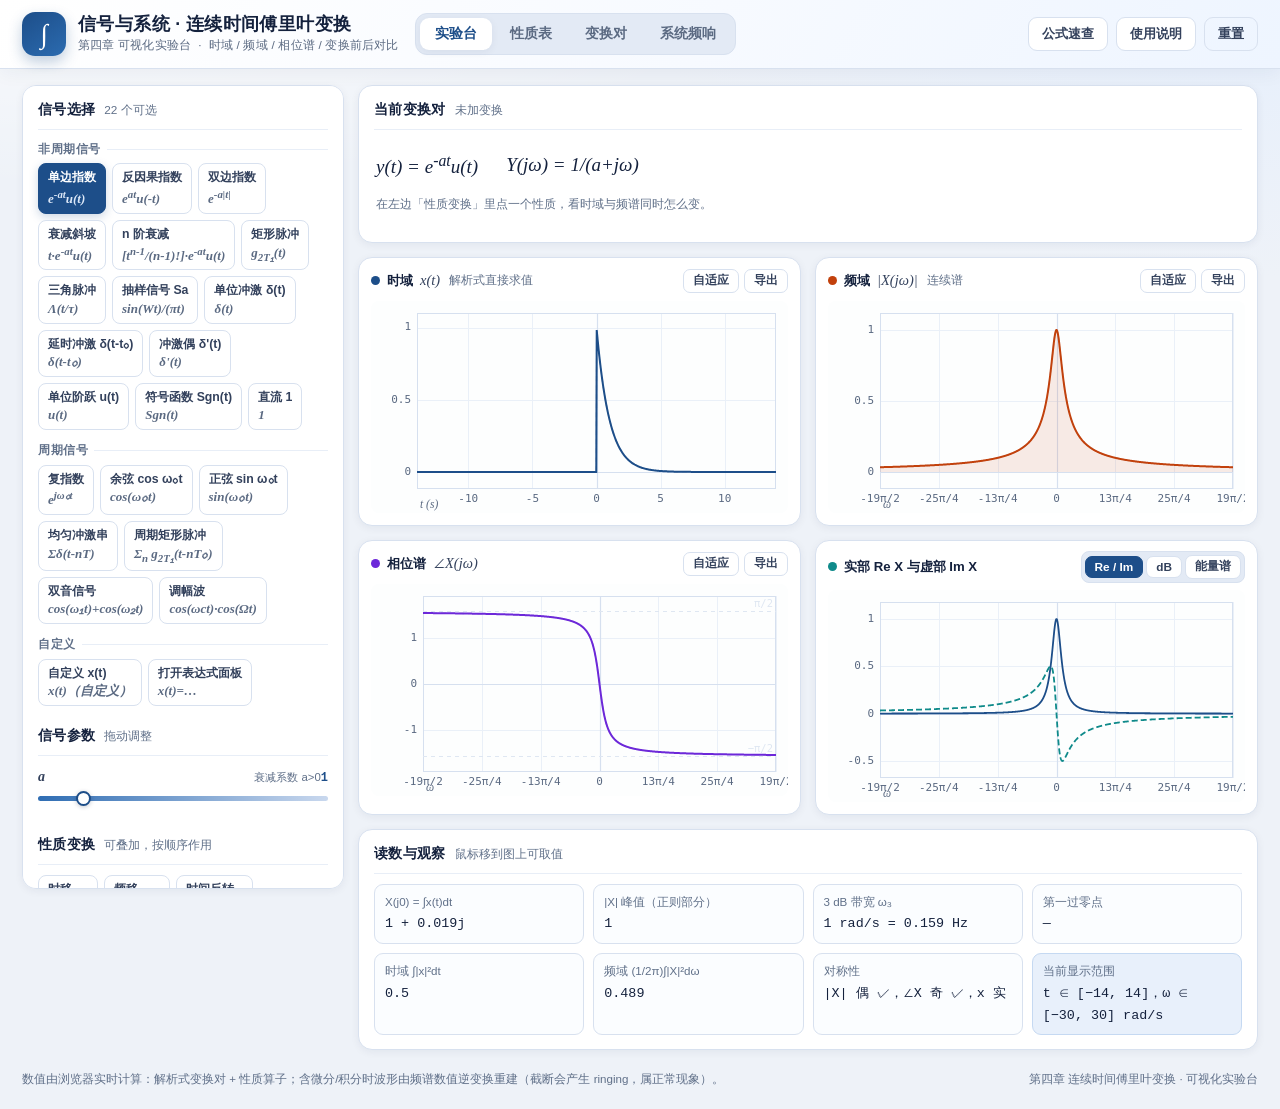
==== index.html @ 675d0720 "部署当前构建到 Pages：新增 index.html + .nojekyll 根路径原先没有 index.html，被 Jekyll 主题生成的占位页占据，真正的 应用只能从中文文件名长 URL 访" ====
<!DOCTYPE html>
<html lang="zh-CN">
<head>
<meta charset="utf-8">
<meta name="viewport" content="width=device-width,initial-scale=1">
<title>信号与系统 · 连续时间傅里叶变换可视化实验台</title>
<meta name="description" content="第四章 连续时间傅里叶变换：信号选择、性质变换、时域波形、幅度谱、相位谱的交互式可视化实验台。">
<style>
/* ==========================================================================
   信号与系统 · 连续时间傅里叶变换可视化实验台
   全部样式内置，不引用任何外部字体、图标或脚本。
   ========================================================================== */

:root{
  --bg:#eef2f8;
  --bg-deep:#e3eaf5;
  --panel:#ffffff;
  --ink:#14213d;
  --ink-2:#33415c;
  --muted:#5b6a82;
  --muted-2:#607089;
  --line:#d8e1ef;
  --line-soft:#e8eef7;
  --primary:#1d4e89;
  --primary-2:#2f6db3;
  --primary-soft:#e8f0fb;
  --accent:#0f8a8a;
  --x:#1d4e89;
  --mag:#c2410c;
  --phase:#6d28d9;
  --y:#0f7a4d;
  --sys:#0f8a8a;
  --ghost:#9aa8bd;
  --danger:#b91c1c;
  --danger-bg:#fef2f2;
  --danger-line:#fecaca;
  --warn:#92400e;
  --warn-bg:#fffbeb;
  --warn-line:#fde68a;
  --ok:#0f7a4d;
  --ok-bg:#ecfdf5;
  --radius:14px;
  --radius-sm:9px;
  --shadow:0 10px 28px rgba(20,33,61,.08);
  --shadow-soft:0 2px 8px rgba(20,33,61,.06);
  --font-ui:"Microsoft YaHei","PingFang SC","Noto Sans SC","Source Han Sans SC","Segoe UI",sans-serif;
  --font-math:"Cambria Math","Latin Modern Math","Times New Roman",serif;
  --font-code:"Cascadia Code","JetBrains Mono","Consolas","Courier New",monospace;
}

*{box-sizing:border-box;}
html,body{margin:0;padding:0;}
body{
  min-height:100vh;
  background:
    radial-gradient(1200px 500px at 8% -10%, #ffffff 0%, rgba(255,255,255,0) 60%),
    radial-gradient(1000px 480px at 96% 0%, #e6effc 0%, rgba(230,239,252,0) 58%),
    var(--bg);
  color:var(--ink);
  font-family:var(--font-ui);
  font-size:14px;
  line-height:1.62;
  -webkit-font-smoothing:antialiased;
}
button,input,select,textarea{font-family:inherit;font-size:inherit;color:inherit;}
button{cursor:pointer;}
h1,h2,h3,h4,p{margin:0;}
[hidden]{display:none !important;}
em{font-style:italic;}
code{font-family:var(--font-code);font-size:12.2px;background:var(--bg-deep);padding:1px 5px;border-radius:5px;color:var(--ink-2);}

/* ---------- 顶栏 ---------- */
.topbar{
  position:sticky;top:0;z-index:40;
  display:flex;align-items:center;gap:16px;flex-wrap:wrap;
  padding:12px 22px;
  background:linear-gradient(120deg,#ffffff 0%,#f7faff 55%,#eef5ff 100%);
  border-bottom:1px solid var(--line);
  box-shadow:0 4px 18px rgba(20,33,61,.05);
}
.brand{display:flex;align-items:center;gap:12px;min-width:280px;}
.brand-mark{
  width:44px;height:44px;border-radius:13px;flex:none;
  display:grid;place-items:center;
  background:linear-gradient(145deg,var(--primary) 0%,#2b6bb0 100%);
  color:#fff;font-family:var(--font-math);font-size:27px;line-height:1;
  box-shadow:0 6px 14px rgba(29,78,137,.28);
}
.brand-text h1{font-size:17.5px;letter-spacing:.4px;line-height:1.3;}
.brand-text p{font-size:11.8px;color:var(--muted);letter-spacing:.2px;}

.mode-switch{
  display:flex;gap:3px;padding:4px;border-radius:12px;
  background:var(--bg-deep);border:1px solid var(--line);
}
.mode-btn{
  border:0;background:transparent;color:var(--muted);
  padding:7px 15px;border-radius:9px;font-size:13.5px;font-weight:600;
  transition:background .18s,color .18s,box-shadow .18s;white-space:nowrap;
}
.mode-btn:hover{color:var(--primary);background:rgba(255,255,255,.65);}
.mode-btn.active{background:#fff;color:var(--primary);box-shadow:var(--shadow-soft);}

.topbar-actions{margin-left:auto;display:flex;gap:8px;}

/* ---------- 通用控件 ---------- */
.btn{
  border:1px solid var(--line);background:#fff;color:var(--ink-2);
  padding:7px 13px;border-radius:9px;font-size:13px;font-weight:600;
  transition:border-color .16s,color .16s,background .16s,box-shadow .16s;
}
.btn:hover{border-color:var(--primary-2);color:var(--primary);background:var(--primary-soft);}
.btn-primary{background:var(--primary);border-color:var(--primary);color:#fff;}
.btn-primary:hover{background:var(--primary-2);border-color:var(--primary-2);color:#fff;}
.btn-ghost{background:transparent;}
.btn-tiny{padding:3px 9px;font-size:11.8px;border-radius:7px;font-weight:600;}
.btn-tiny.active{background:var(--primary);border-color:var(--primary);color:#fff;}
.btn-row{display:flex;gap:8px;flex-wrap:wrap;margin-top:10px;}
.icon-btn{
  width:26px;height:26px;border-radius:7px;border:1px solid var(--line);
  background:#fff;color:var(--muted);font-size:12px;line-height:1;
}
.icon-btn:hover{color:var(--primary);border-color:var(--primary-2);}

.hint{font-size:11.8px;color:var(--muted-2);font-weight:400;}
.val{font-family:var(--font-code);font-size:11.8px;color:var(--primary);margin-left:6px;}
.field-error{font-size:12px;color:var(--danger);margin-top:5px;min-height:0;}
.field-help{font-size:12px;color:var(--muted-2);margin-top:6px;line-height:1.6;}

/* ---------- 布局 ---------- */
.workspace{padding:16px 22px 8px;}
.view{display:none;}
.view.active{display:block;}
.view-head{margin-bottom:14px;}
.view-head h2{font-size:18px;letter-spacing:.3px;}
.view-sub{font-size:12.8px;color:var(--muted);margin-top:3px;}
.view-sub em{font-family:var(--font-math);font-size:14px;color:var(--ink-2);}

.panel{
  background:var(--panel);border:1px solid var(--line);border-radius:var(--radius);
  box-shadow:var(--shadow-soft);padding:14px 15px;
}
.panel-head{
  display:flex;align-items:baseline;gap:9px;flex-wrap:wrap;
  padding-bottom:8px;margin:-2px 0 10px;border-bottom:1px solid var(--line-soft);
}
.panel-head.sub{margin-top:18px;}
.panel-head h2{font-size:14px;font-weight:700;letter-spacing:.3px;}

.lab-grid{display:grid;grid-template-columns:322px minmax(0,1fr);gap:14px;align-items:start;}
.ctrl-panel{position:sticky;top:78px;max-height:calc(100vh - 96px);overflow:auto;}
.lab-main{display:flex;flex-direction:column;gap:14px;min-width:0;}

.sys-grid{display:grid;grid-template-columns:322px minmax(0,1fr);gap:14px;align-items:start;}
.sys-main{display:flex;flex-direction:column;gap:14px;min-width:0;}
.mod-grid{display:grid;grid-template-columns:322px minmax(0,1fr);gap:14px;align-items:start;}
.mod-main{display:flex;flex-direction:column;gap:14px;min-width:0;}
.mod-charts-stack{display:flex;flex-direction:column;gap:14px;}
.mod-charts-row{display:grid;grid-template-columns:repeat(auto-fit,minmax(320px,1fr));gap:14px;}

/* ---------- 字段 / 滑块 ---------- */
.field{margin-bottom:11px;}
.field > label{display:block;font-size:12.4px;color:var(--ink-2);font-weight:600;margin-bottom:5px;}
.field input[type=text]{
  width:100%;padding:7px 9px;border:1px solid var(--line);border-radius:8px;background:#fbfdff;
  font-family:var(--font-code);font-size:12.6px;
}
.field input[type=text]:focus{outline:2px solid var(--primary-soft);border-color:var(--primary-2);}
.field select{
  width:100%;padding:7px 9px;border:1px solid var(--line);border-radius:8px;background:#fbfdff;font-size:13px;
}
input[type=range]{
  width:100%;height:20px;-webkit-appearance:none;appearance:none;background:transparent;margin:0;
}
input[type=range]::-webkit-slider-runnable-track{height:5px;border-radius:3px;background:linear-gradient(90deg,var(--primary-2),#c9d8ee);}
input[type=range]::-webkit-slider-thumb{
  -webkit-appearance:none;appearance:none;width:15px;height:15px;border-radius:50%;
  background:#fff;border:2.5px solid var(--primary);margin-top:-5px;box-shadow:0 1px 4px rgba(20,33,61,.25);
}
input[type=range]::-moz-range-track{height:5px;border-radius:3px;background:#c9d8ee;}
input[type=range]::-moz-range-thumb{width:14px;height:14px;border-radius:50%;background:#fff;border:2.5px solid var(--primary);}

.params{display:flex;flex-direction:column;gap:9px;}
.param-row label{display:flex;justify-content:space-between;align-items:baseline;font-size:12.3px;color:var(--ink-2);font-weight:600;}
.param-row .pname{font-family:var(--font-math);font-size:14px;font-style:italic;}
.param-row .pnum{font-family:var(--font-code);font-size:12px;color:var(--primary);}
.param-row .pdesc{font-size:11.4px;color:var(--muted-2);font-weight:400;}

.toggles{display:flex;flex-direction:column;gap:6px;}
.check{display:flex;align-items:center;gap:8px;font-size:12.6px;color:var(--ink-2);cursor:pointer;}
.check.inline{display:inline-flex;}
.check input{width:15px;height:15px;accent-color:var(--primary);margin:0;}

/* ---------- 芯片选择器 ---------- */
.chip-grid{display:flex;flex-wrap:wrap;gap:6px;}
.chip{
  border:1px solid var(--line);background:#fff;border-radius:8px;padding:5px 9px;
  font-size:12.3px;color:var(--ink-2);font-weight:600;line-height:1.35;
  transition:border-color .15s,background .15s,color .15s,transform .1s;
  display:flex;flex-direction:column;gap:1px;align-items:flex-start;
}
.chip .chip-mx{font-family:var(--font-math);font-size:13px;font-style:italic;color:var(--muted);}
.chip:hover{border-color:var(--primary-2);background:var(--primary-soft);color:var(--primary);transform:translateY(-1px);}
.chip.active{background:var(--primary);border-color:var(--primary);color:#fff;box-shadow:0 3px 10px rgba(29,78,137,.22);}
.chip.active .chip-mx{color:#dbe7f7;}
.chip.chip-wide{min-width:calc(50% - 3px);}

.sig-groups{display:flex;flex-direction:column;gap:11px;}
.sig-group > .glabel{
  font-size:11.6px;color:var(--muted-2);font-weight:700;letter-spacing:.6px;
  text-transform:uppercase;margin-bottom:5px;display:flex;align-items:center;gap:6px;
}
.sig-group > .glabel::after{content:"";flex:1;height:1px;background:var(--line-soft);}

/* ---------- 变换链 ---------- */
.chain{margin-top:11px;display:flex;flex-direction:column;gap:7px;}
.chain-empty{font-size:12.2px;color:var(--muted-2);font-style:italic;}
.chain-step{
  border:1px solid var(--line);border-left:3px solid var(--phase);border-radius:8px;
  background:#fbfcff;padding:7px 9px;display:flex;align-items:flex-start;gap:8px;
}
.chain-step .idx{
  font-family:var(--font-code);font-size:11px;color:#fff;background:var(--phase);
  border-radius:5px;padding:1px 5px;flex:none;margin-top:2px;
}
.chain-step .body{flex:1;min-width:0;}
.chain-step .nm{font-size:12.6px;font-weight:700;color:var(--ink);}
.chain-step .mx{font-family:var(--font-math);font-size:13px;color:var(--ink-2);display:block;margin-top:1px;}
.chain-step .rm{border:0;background:transparent;color:var(--muted);font-size:13px;padding:0 3px;}
.chain-step .rm:hover{color:var(--danger);}

/* ---------- 公式 ---------- */
.formula-body{padding:2px 2px 0;}
.formula-row{
  font-family:var(--font-math);font-size:19px;color:var(--ink);
  display:flex;align-items:center;gap:14px;flex-wrap:wrap;padding:6px 0;
}
.formula-row.sub{font-size:15.5px;color:var(--ink-2);}
.formula-notes{margin-top:8px;display:flex;flex-direction:column;gap:6px;}
.note{
  font-size:12.4px;line-height:1.6;border-radius:8px;padding:7px 10px;border:1px solid;
}
.note.tip{background:var(--primary-soft);border-color:#c5d9f2;color:#17406e;}
.note.warn{background:var(--warn-bg);border-color:var(--warn-line);color:var(--warn);}
.note.key{background:#fdf2f8;border-color:#fbcfe8;color:#8b1a55;}
.note.ok{background:var(--ok-bg);border-color:#bbf0d4;color:var(--ok);}

.formula-box{
  margin-top:10px;padding:9px 11px;border:1px solid var(--line);border-radius:9px;background:#fbfdff;
  font-family:var(--font-math);font-size:15px;color:var(--ink);overflow-wrap:anywhere;
}

/* 轻量数学排版 */
.mx{font-family:var(--font-math);font-style:italic;}
.mx .op,.mx .num,.mx .fn,.mx .pun{font-style:normal;}
.mfrac{display:inline-flex;flex-direction:column;align-items:center;vertical-align:-0.42em;margin:0 .18em;line-height:1.12;}
.mfrac > .mnum{padding:0 .28em .06em;border-bottom:1.2px solid currentColor;}
.mfrac > .mden{padding:.06em .28em 0;}
.msup{font-size:.72em;vertical-align:.5em;margin-left:.05em;}
.msub{font-size:.72em;vertical-align:-.32em;margin-left:.05em;}
.msubsup{display:inline-flex;flex-direction:column;font-size:.7em;line-height:1.05;vertical-align:-.35em;margin-left:.06em;}
.mbig{font-size:1.32em;vertical-align:-.12em;font-style:normal;}
.mcases{display:inline-flex;align-items:stretch;margin-left:.2em;}
.mcases .brace{font-size:2.1em;line-height:.86;font-style:normal;font-weight:300;}
.mcases .rows{display:inline-flex;flex-direction:column;justify-content:center;gap:.16em;padding-left:.28em;}
.mcases .row{display:flex;gap:.7em;align-items:baseline;}
.mspace{display:inline-block;width:.3em;}
.mhat{display:inline-flex;flex-direction:column;align-items:center;vertical-align:-.5em;line-height:1;}
.mhat .hat{font-size:.72em;line-height:.5;}

/* ---------- 图表 ---------- */
.charts-grid{display:grid;grid-template-columns:repeat(auto-fit,minmax(360px,1fr));gap:14px;}
.charts-col{display:flex;flex-direction:column;gap:14px;}
.chart-card{
  background:var(--panel);border:1px solid var(--line);border-radius:var(--radius);
  box-shadow:var(--shadow-soft);padding:10px 12px 12px;min-width:0;
}
.chart-head{display:flex;align-items:center;gap:9px;flex-wrap:wrap;margin-bottom:7px;min-height:26px;}
.chart-title{font-size:13.2px;font-weight:700;color:var(--ink);display:flex;align-items:center;gap:7px;}
.chart-title em{font-family:var(--font-math);font-weight:400;font-size:14.5px;color:var(--ink-2);}
.chart-sub{font-size:11.6px;color:var(--muted-2);}
.chart-actions{margin-left:auto;display:flex;gap:5px;align-items:center;}
.seg{display:inline-flex;gap:3px;padding:3px;background:var(--bg-deep);border-radius:8px;border:1px solid var(--line);}
.dot{width:9px;height:9px;border-radius:50%;display:inline-block;flex:none;}
.dot-x{background:var(--x);}
.dot-mag{background:var(--mag);}
.dot-phase{background:var(--phase);}
.dot-y{background:var(--y);}
.dot-extra{background:var(--accent);}

.canvas-box{position:relative;width:100%;height:212px;}
.canvas-box canvas{width:100%;height:100%;display:block;border-radius:8px;background:#fdfefe;}
.chart-readout{
  position:absolute;left:8px;top:8px;pointer-events:none;
  background:rgba(255,255,255,.94);border:1px solid var(--line);border-radius:7px;
  padding:3px 8px;font-family:var(--font-code);font-size:11.2px;color:var(--ink-2);
  box-shadow:var(--shadow-soft);white-space:nowrap;opacity:0;transition:opacity .12s;
}
.chart-readout.on{opacity:1;}

/* ---------- 读数表 ---------- */
.insight-grid{display:grid;grid-template-columns:repeat(auto-fit,minmax(178px,1fr));gap:9px;}
.insight{
  border:1px solid var(--line);border-radius:9px;padding:8px 10px;background:#fbfdff;min-width:0;
}
.insight .k{font-size:11.6px;color:var(--muted-2);display:flex;align-items:center;gap:5px;}
.insight .v{font-family:var(--font-code);font-size:13.4px;color:var(--ink);margin-top:2px;overflow-wrap:anywhere;}
.insight .v.mx{font-family:var(--font-math);font-size:15px;}
.insight.accent{background:var(--primary-soft);border-color:#c5d9f2;}
.insight-note{font-size:12.4px;color:var(--ink-2);margin-top:10px;line-height:1.7;}

/* ---------- 性质卡片 ---------- */
.props-grid{display:grid;grid-template-columns:repeat(auto-fill,minmax(392px,1fr));gap:14px;}
.prop-card{
  background:var(--panel);border:1px solid var(--line);border-radius:var(--radius);
  box-shadow:var(--shadow-soft);padding:13px 14px 12px;display:flex;flex-direction:column;gap:9px;
  transition:box-shadow .18s,border-color .18s,transform .18s;
}
.prop-card:hover{box-shadow:var(--shadow);border-color:#c5d9f2;transform:translateY(-2px);}
.prop-top{display:flex;align-items:baseline;gap:9px;flex-wrap:wrap;}
.prop-sec{font-family:var(--font-code);font-size:11.4px;color:#fff;background:var(--primary);border-radius:6px;padding:1px 6px;}
.prop-name{font-size:14.4px;font-weight:700;}
.prop-en{font-size:11.6px;color:var(--muted-2);}
.prop-formula{
  font-family:var(--font-math);font-size:16.5px;color:var(--ink);
  background:#f7faff;border:1px solid var(--line-soft);border-radius:9px;padding:9px 11px;overflow-wrap:anywhere;
}
.prop-quote{font-size:12.4px;color:#8b1a55;background:#fdf2f8;border-left:3px solid #ec6cb0;padding:5px 9px;border-radius:0 7px 7px 0;}
.prop-desc{font-size:12.4px;color:var(--ink-2);line-height:1.66;}
.prop-demo{display:grid;grid-template-columns:1fr 1fr;gap:8px;}
.mini-chart{border:1px solid var(--line-soft);border-radius:8px;padding:5px 6px;background:#fdfefe;}
.mini-chart .cap{font-size:11px;color:var(--muted-2);display:flex;justify-content:space-between;gap:6px;}
.mini-chart canvas{width:100%;height:78px;display:block;}
.prop-foot{display:flex;gap:7px;align-items:center;margin-top:auto;}
.prop-sigsel{font-size:12px;color:var(--muted-2);display:flex;align-items:center;gap:5px;}
.prop-sigsel select{padding:3px 6px;border:1px solid var(--line);border-radius:7px;font-size:12px;background:#fff;}

/* ---------- 变换对表 ---------- */
.pairs-toolbar{display:flex;gap:12px;align-items:center;flex-wrap:wrap;margin-bottom:10px;}
.table-wrap{
  background:var(--panel);border:1px solid var(--line);border-radius:var(--radius);
  box-shadow:var(--shadow-soft);overflow:auto;
}
table.pairs-table{border-collapse:collapse;width:100%;font-size:13px;}
.pairs-table th{
  text-align:left;font-size:12.2px;color:var(--muted);font-weight:700;
  padding:10px 12px;border-bottom:1px solid var(--line);background:#f7faff;white-space:nowrap;position:sticky;top:0;z-index:2;
}
.pairs-table td{padding:9px 12px;border-bottom:1px solid var(--line-soft);vertical-align:middle;}
.pairs-table tr:hover td{background:#f6f9fe;}
.pairs-table .mx{font-size:15px;}
.pairs-table .siglink{
  border:0;background:transparent;padding:0;font-family:var(--font-math);font-size:15px;color:var(--primary);
  text-align:left;cursor:pointer;text-decoration:underline dotted;text-underline-offset:3px;
}
.pairs-table .siglink:hover{color:var(--primary-2);}
.pairs-table td.spark{width:190px;}
.pairs-table .spark canvas{width:180px;height:44px;display:block;}
.pairs-table .tagline{font-size:11.4px;color:var(--muted-2);}
.badge{font-size:10.8px;border-radius:5px;padding:1px 6px;background:var(--bg-deep);color:var(--muted);font-family:var(--font-ui);}
.badge.p{background:#fdf2f8;color:#8b1a55;}
.badge.d{background:#eef2ff;color:#3730a3;}

/* ---------- 专题 ---------- */
.topic-tabs{display:flex;gap:6px;flex-wrap:wrap;margin-bottom:13px;}
.topic-tab{
  border:1px solid var(--line);background:#fff;border-radius:9px;padding:6px 13px;
  font-size:13px;font-weight:600;color:var(--ink-2);
}
.topic-tab:hover{border-color:var(--primary-2);color:var(--primary);}
.topic-tab.active{background:var(--primary);border-color:var(--primary);color:#fff;}
.topic-panel{display:flex;flex-direction:column;gap:14px;}
.topic-head{
  background:var(--panel);border:1px solid var(--line);border-radius:var(--radius);padding:12px 15px;
  box-shadow:var(--shadow-soft);
}
.topic-head h3{font-size:15.5px;margin-bottom:4px;}
.topic-head p{font-size:12.6px;color:var(--muted);line-height:1.65;}
.topic-body-grid{display:grid;grid-template-columns:minmax(0,1fr) 300px;gap:14px;align-items:start;}
.topic-side{display:flex;flex-direction:column;gap:12px;}
.topic-charts{display:flex;flex-direction:column;gap:14px;}
.anim-row{display:flex;gap:8px;align-items:center;flex-wrap:wrap;}
.play-btn{
  border:1px solid var(--primary);background:var(--primary);color:#fff;border-radius:9px;
  padding:6px 14px;font-size:13px;font-weight:700;
}
.play-btn.alt{background:#fff;color:var(--primary);}
.slider-wide{flex:1;min-width:150px;}
.legend{display:flex;gap:12px;flex-wrap:wrap;font-size:11.8px;color:var(--muted-2);margin-top:6px;}
.legend i{display:inline-block;width:16px;height:3px;border-radius:2px;margin-right:5px;vertical-align:middle;}

/* ---------- 抽屉 / 模态 / toast ---------- */
.drawer{
  position:fixed;top:0;right:0;bottom:0;width:min(430px,92vw);z-index:60;
  background:#fff;border-left:1px solid var(--line);box-shadow:-14px 0 34px rgba(20,33,61,.14);
  display:flex;flex-direction:column;
}
.drawer-head{display:flex;align-items:center;gap:10px;padding:14px 16px;border-bottom:1px solid var(--line);}
.drawer-head h3{font-size:15px;flex:1;}
.drawer-body{padding:14px 16px 22px;overflow:auto;display:flex;flex-direction:column;gap:12px;}
.ode-row{display:flex;align-items:center;gap:7px;}
.ode-row input{flex:1;min-width:0;}
.ode-sep{font-family:var(--font-math);font-size:19px;color:var(--muted);}

.modal-mask{
  position:fixed;inset:0;z-index:70;background:rgba(20,33,61,.42);
  display:grid;place-items:center;padding:22px;backdrop-filter:blur(2px);
}
.modal{
  background:#fff;border-radius:16px;box-shadow:0 24px 60px rgba(20,33,61,.28);
  width:min(880px,94vw);max-height:86vh;display:flex;flex-direction:column;
}
.modal-head{display:flex;align-items:center;gap:12px;padding:14px 18px;border-bottom:1px solid var(--line);}
.modal-head h3{font-size:15.5px;flex:1;}
.modal-body{padding:16px 18px 22px;overflow:auto;font-size:13px;line-height:1.75;color:var(--ink-2);}
.modal-body h4{font-size:13.6px;color:var(--ink);margin:16px 0 6px;}
.modal-body ul,.modal-body ol{margin:6px 0;padding-left:22px;}
.modal-body li{margin:4px 0;}
.modal-body .mx{font-size:15px;color:var(--ink);}
.modal-body table{border-collapse:collapse;width:100%;margin:8px 0;font-size:12.6px;}
.modal-body th,.modal-body td{border:1px solid var(--line);padding:6px 9px;text-align:left;}
.modal-body th{background:#f7faff;font-weight:700;color:var(--ink);}
.modal-body .kbd{font-family:var(--font-code);font-size:11.6px;border:1px solid var(--line);border-bottom-width:2px;border-radius:5px;padding:0 5px;background:#fbfdff;}

.toast{
  position:fixed;left:50%;bottom:26px;transform:translateX(-50%);z-index:80;
  background:var(--ink);color:#fff;border-radius:10px;padding:9px 16px;font-size:13px;
  box-shadow:0 12px 30px rgba(20,33,61,.3);
}

.footbar{
  display:flex;gap:14px;justify-content:space-between;flex-wrap:wrap;
  padding:12px 22px 20px;font-size:11.6px;color:var(--muted-2);
}
.foot-right{white-space:nowrap;}

/* ---------- 响应式 ---------- */
@media (max-width:1180px){
  .lab-grid,.sys-grid,.mod-grid{grid-template-columns:minmax(0,1fr);}
  .ctrl-panel{position:static;max-height:none;overflow:visible;}
  .topic-body-grid{grid-template-columns:minmax(0,1fr);}
}
@media (max-width:820px){
  .topbar{padding:10px 14px;}
  .workspace{padding:12px 14px 4px;}
  .mode-switch{order:3;width:100%;overflow:auto;}
  .canvas-box{height:190px;}
  .props-grid{grid-template-columns:minmax(0,1fr);}
}

@media (prefers-reduced-motion:reduce){
  *{transition:none !important;animation:none !important;}
}

/* ---------- 数学排版补充类 ---------- */
.mx .num,.mx .op,.mx .fn,.mx .pun,.mx .gr{font-style:normal;}
.mx .op{padding:0 .12em;}
.mx .fn{padding:0 .06em;}
.mx .pun{padding:0 .04em;}
.mx .mspace{display:inline-block;width:.28em;}
.mx .mgrp{display:inline;}
.mx .mxin{font-style:italic;}
.mx .mxunk{color:var(--danger);font-style:normal;font-size:.86em;border-bottom:1px dotted var(--danger);}
.mx .msqrt{display:inline-flex;align-items:flex-start;}
.mx .mroot{font-style:normal;line-height:1.05;}
.mx .mrad{border-top:1.1px solid currentColor;padding:.06em .12em 0 0;}
.mx .mbop{display:inline-flex;flex-direction:column;align-items:center;vertical-align:-.55em;line-height:1;margin:0 .1em;}
.mx .mbop .btop,.mx .mbop .bbot{font-size:.66em;line-height:1.15;}
.mx .mbop .bglyph{font-size:1.28em;line-height:1;}
.mx .mcases .row{display:flex;gap:.55em;align-items:baseline;}
.mx .mcases .cell{display:inline;}
.mx .mgrid{display:inline-flex;flex-direction:column;gap:.2em;}
.mx .mgrid .row{display:flex;gap:1.1em;}

</style>
</head>
<body>
<div id="app">

  <header class="topbar">
    <div class="brand">
      <div class="brand-mark" aria-hidden="true">&#8747;</div>
      <div class="brand-text">
        <h1>信号与系统 · 连续时间傅里叶变换</h1>
        <p>第四章 可视化实验台 &nbsp;·&nbsp; 时域 / 频域 / 相位谱 / 变换前后对比</p>
      </div>
    </div>

    <nav class="mode-switch" id="modeSwitch" aria-label="功能切换">
      <button class="mode-btn active" data-mode="lab">实验台</button>
      <button class="mode-btn" data-mode="props">性质表</button>
      <button class="mode-btn" data-mode="pairs">变换对</button>
      <button class="mode-btn" data-mode="sys">系统频响</button>
    </nav>

    <div class="topbar-actions">
      <button class="btn" id="btnFormula" title="常用公式与结论速查">公式速查</button>
      <button class="btn" id="btnHelp" title="使用说明">使用说明</button>
      <button class="btn btn-ghost" id="btnReset" title="恢复默认状态">重置</button>
    </div>
  </header>

  <main class="workspace">

    <!-- ======================= 实验台 ======================= -->
    <section class="view active" id="view-lab">
      <div class="lab-grid">

        <aside class="panel ctrl-panel">
          <div class="panel-head">
            <h2>信号选择</h2>
            <span class="hint" id="sigCountHint">点击选择</span>
          </div>
          <div class="sig-groups" id="sigGroups"></div>

          <div class="panel-head sub">
            <h2>信号参数</h2>
            <span class="hint">拖动调整</span>
          </div>
          <div class="params" id="sigParams"></div>
          <p class="field-help" id="sigFormula"></p>

          <div class="panel-head sub">
            <h2>性质变换</h2>
            <span class="hint">可叠加，按顺序作用</span>
          </div>
          <div class="chip-grid" id="propChips"></div>
          <div class="params" id="propParams"></div>
          <div class="chain" id="chainList"></div>

          <div class="panel-head sub">
            <h2>显示选项</h2>
          </div>
          <div class="toggles" id="displayToggles">
            <label class="check"><input type="checkbox" id="optOverlay" checked><span>叠加变换前信号</span></label>
            <label class="check"><input type="checkbox" id="optImpulses" checked><span>频谱绘制冲激谱线</span></label>
            <label class="check"><input type="checkbox" id="optUnwrap"><span>相位解包裹</span></label>
            <label class="check"><input type="checkbox" id="optPiTicks" checked><span>频率轴用 π 刻度</span></label>
            <label class="check"><input type="checkbox" id="optHz"><span>频率轴用 Hz（f = ω/2π）</span></label>
          </div>
          <div class="field">
            <label for="rangeW">频率显示范围 ω<sub>max</sub><span class="val" id="rangeWVal"></span></label>
            <input type="range" id="rangeW" min="4" max="120" step="1" value="30">
          </div>
          <div class="field">
            <label for="rangeT">时间显示范围 T<sub>max</sub><span class="val" id="rangeTVal"></span></label>
            <input type="range" id="rangeT" min="2" max="60" step="1" value="14">
          </div>
        </aside>

        <div class="lab-main">
          <div class="panel formula-panel">
            <div class="panel-head">
              <h2>当前变换对</h2>
              <span class="hint" id="formulaTag"></span>
            </div>
            <div class="formula-body">
              <div class="formula-row" id="formulaMain"></div>
              <div class="formula-row sub" id="formulaRule"></div>
              <div class="formula-notes" id="formulaNotes"></div>
            </div>
          </div>

          <div class="charts-grid">
            <div class="chart-card">
              <div class="chart-head">
                <div class="chart-title"><span class="dot dot-x"></span>时域 <em>x(t)</em></div>
                <div class="chart-sub" id="subTime"></div>
                <div class="chart-actions">
                  <button class="btn btn-tiny" data-act="zoomfit" data-chart="time">自适应</button>
                  <button class="btn btn-tiny" data-act="export" data-chart="time">导出</button>
                </div>
              </div>
              <div class="canvas-box"><canvas id="chTime"></canvas><div class="chart-readout" id="roTime"></div></div>
            </div>

            <div class="chart-card">
              <div class="chart-head">
                <div class="chart-title"><span class="dot dot-mag"></span>频域 <em>|X(jω)|</em></div>
                <div class="chart-sub" id="subMag"></div>
                <div class="chart-actions">
                  <button class="btn btn-tiny" data-act="zoomfit" data-chart="mag">自适应</button>
                  <button class="btn btn-tiny" data-act="export" data-chart="mag">导出</button>
                </div>
              </div>
              <div class="canvas-box"><canvas id="chMag"></canvas><div class="chart-readout" id="roMag"></div></div>
            </div>

            <div class="chart-card">
              <div class="chart-head">
                <div class="chart-title"><span class="dot dot-phase"></span>相位谱 <em>∠X(jω)</em></div>
                <div class="chart-actions">
                  <button class="btn btn-tiny" data-act="zoomfit" data-chart="phase">自适应</button>
                  <button class="btn btn-tiny" data-act="export" data-chart="phase">导出</button>
                </div>
              </div>
              <div class="canvas-box"><canvas id="chPhase"></canvas><div class="chart-readout" id="roPhase"></div></div>
            </div>

            <div class="chart-card">
              <div class="chart-head">
                <div class="chart-title"><span class="dot dot-extra"></span><span id="extraTitle">实部与虚部</span></div>
                <div class="chart-actions seg" id="extraSeg">
                  <button class="btn btn-tiny active" data-extra="reim">Re / Im</button>
                  <button class="btn btn-tiny" data-extra="db">dB</button>
                  <button class="btn btn-tiny" data-extra="energy">能量谱</button>
                </div>
              </div>
              <div class="canvas-box"><canvas id="chExtra"></canvas><div class="chart-readout" id="roExtra"></div></div>
            </div>
          </div>

          <div class="panel insight-panel">
            <div class="panel-head"><h2>读数与观察</h2><span class="hint">鼠标移到图上可取值</span></div>
            <div class="insight-grid" id="insightGrid"></div>
          </div>
        </div>
      </div>
    </section>

    <!-- ======================= 性质表 ======================= -->
    <section class="view" id="view-props">
      <div class="view-head">
        <h2>表 4.1 · 傅里叶变换性质</h2>
        <p class="view-sub">每张卡片给出性质公式、结论要点与一个「变换前 → 变换后」的实算缩略图。点「载入实验台」可放大细看。</p>
      </div>
      <div class="props-grid" id="propsGrid"></div>
    </section>

    <!-- ======================= 变换对 ======================= -->
    <section class="view" id="view-pairs">
      <div class="view-head">
        <h2>表 4.2 · 基本傅里叶变换对</h2>
        <p class="view-sub">缩略图实时计算。点行首信号名可在实验台载入；带参数的变换对可在实验台里拖动滑块。</p>
      </div>
      <div class="pairs-toolbar">
        <div class="seg" id="pairsSeg">
          <button class="btn btn-tiny active" data-kind="all">全部</button>
          <button class="btn btn-tiny" data-kind="energy">能量信号</button>
          <button class="btn btn-tiny" data-kind="power">功率/周期信号</button>
          <button class="btn btn-tiny" data-kind="dist">广义函数</button>
        </div>
        <label class="check inline"><input type="checkbox" id="pairsSpark" checked><span>显示缩略图</span></label>
      </div>
      <div class="table-wrap">
        <table class="pairs-table">
          <thead>
            <tr><th>信号 x(t)</th><th>傅里叶变换 X(jω)</th><th>傅里叶级数系数（若为周期）</th><th>时域</th><th>频域</th></tr>
          </thead>
          <tbody id="pairsBody"></tbody>
        </table>
      </div>
    </section>

    <!-- ======================= 系统频响 ======================= -->
    <section class="view" id="view-sys">
      <div class="view-head">
        <h2>4.4 / 4.7 · 卷积性质与系统频域分析</h2>
        <p class="view-sub">
          <em>x(t)*h(t) ⟷ X(jω)·H(jω)</em>；冲激响应与频率响应是一对傅里叶变换。四步法：求 X → 求 H → 相乘得 Y → 逆变换得 y。
        </p>
      </div>
      <div class="sys-grid">
        <aside class="panel">
          <div class="panel-head"><h2>输入信号 x(t)</h2></div>
          <div class="chip-grid" id="sysInputChips"></div>
          <div class="params" id="sysInputParams"></div>

          <div class="panel-head sub"><h2>系统 H(jω)</h2></div>
          <div class="field">
            <label for="sysKind">系统类型</label>
            <select id="sysKind"></select>
          </div>
          <div class="params" id="sysParams"></div>
          <div class="field">
            <label for="sysOde">微分方程（右侧 = 输出多项式，左侧 = 输入多项式，按 (jω) 降幂，逗号分隔）</label>
            <div class="ode-row">
              <input type="text" id="sysOdeNum" spellcheck="false">
              <span class="ode-sep">/</span>
              <input type="text" id="sysOdeDen" spellcheck="false">
            </div>
            <p class="field-help">例：分子 <code>1,0,3</code> 表示 (jω)²+3，分母 <code>1,6,8</code> 表示 (jω)²+6(jω)+8。改系数即改微分方程。</p>
            <p class="field-error" id="sysOdeErr"></p>
          </div>
          <div class="formula-box" id="sysFormula"></div>
          <div class="btn-row">
            <button class="btn btn-primary" id="sysPreset1">例题 4.1.1 预设</button>
            <button class="btn" id="sysPreset2">课堂测试预设</button>
          </div>
        </aside>
        <div class="sys-main">
          <div class="charts-grid">
            <div class="chart-card">
              <div class="chart-head"><div class="chart-title"><span class="dot dot-mag"></span>幅频特性 |H(jω)|</div></div>
              <div class="canvas-box"><canvas id="chSysMag"></canvas><div class="chart-readout" id="roSysMag"></div></div>
            </div>
            <div class="chart-card">
              <div class="chart-head"><div class="chart-title"><span class="dot dot-phase"></span>相频特性 φ<sub>H</sub>(ω)</div></div>
              <div class="canvas-box"><canvas id="chSysPhase"></canvas><div class="chart-readout" id="roSysPhase"></div></div>
            </div>
            <div class="chart-card">
              <div class="chart-head"><div class="chart-title"><span class="dot dot-x"></span>输入 x(t) 与输出 y(t)</div></div>
              <div class="canvas-box"><canvas id="chSysTime"></canvas><div class="chart-readout" id="roSysTime"></div></div>
            </div>
            <div class="chart-card">
              <div class="chart-head"><div class="chart-title"><span class="dot dot-y"></span>频谱相乘 X(jω)·H(jω) = Y(jω)</div></div>
              <div class="canvas-box"><canvas id="chSysSpec"></canvas><div class="chart-readout" id="roSysSpec"></div></div>
            </div>
          </div>
          <div class="panel insight-panel"><div class="panel-head"><h2>系统结论</h2></div>
            <div class="insight-grid" id="sysInsight"></div>
            <p class="insight-note" id="sysNote"></p>
          </div>
        </div>
      </div>
    </section>

  </main>

  <footer class="footbar">
    <span>数值由浏览器实时计算：解析式变换对 + 性质算子；含微分/积分时波形由频谱数值逆变换重建（截断会产生 ringing，属正常现象）。</span>
    <span class="foot-right">第四章 连续时间傅里叶变换 · 可视化实验台</span>
  </footer>
</div>

<div class="drawer" id="drawer" hidden aria-label="自定义函数">
  <div class="drawer-head">
    <h3>自定义信号 x(t)</h3>
    <button class="icon-btn" id="drawerClose" aria-label="关闭">✕</button>
  </div>
  <div class="drawer-body">
    <p class="field-help">用变量 <code>t</code> 写一个时间函数，工具会用数值积分算出它的傅里叶变换（截断窗内）。支持
      <code>+ - * / ^</code>、<code>exp sin cos tan abs sqrt ln log sign</code>、<code>u step rect gate sa sinc tri delta</code>、
      常量 <code>pi e</code> 与参数 <code>a b c w0 T</code>。</p>
    <div class="field">
      <label for="customExpr">x(t) =</label>
      <input type="text" id="customExpr" spellcheck="false" placeholder="例如：exp(-3*t)*u(t)  或  rect(t/2)  或  sa(2*t)">
      <p class="field-error" id="customErr"></p>
    </div>
    <div class="field">
      <label for="customWindow">截断窗宽 <span class="val" id="customWindowVal"></span></label>
      <input type="range" id="customWindow" min="4" max="80" step="1" value="24">
    </div>
    <div class="field">
      <label for="customParams">参数值（逗号分隔，可留空）</label>
      <input type="text" id="customParams" spellcheck="false" placeholder="a=2, w0=5">
    </div>
    <div class="chip-grid" id="customPresets"></div>
    <div class="btn-row">
      <button class="btn btn-primary" id="customApply">计算并载入实验台</button>
    </div>
    <p class="hint">注意：δ(t)、u(t)、常数这类不满足绝对可积的写法，数值结果只能近似出冲激附近的形态。</p>
  </div>
</div>

<div class="modal-mask" id="modal" hidden>
  <div class="modal" role="dialog" aria-modal="true">
    <div class="modal-head"><h3 id="modalTitle"></h3><button class="icon-btn" id="modalClose" aria-label="关闭">✕</button></div>
    <div class="modal-body" id="modalBody"></div>
  </div>
</div>

<div class="toast" id="toast" hidden></div>

<script>
/* ===== math.js ===== */
/* ==========================================================================
   math.js —— 轻量数学排版（LaTeX 子集，纯 HTML/CSS，无外部依赖）
   支持：\frac{}{}  ^{}  _{}  \int_{}^{}  \sum_{}^{}  \begin{cases}
        \sqrt{}  \text/\mathrm/\operatorname  符号表  自动斜体
   ========================================================================== */
(function (global) {
  'use strict';

  var SYM = {
    omega: 'ω', Omega: 'Ω', delta: 'δ', Delta: 'Δ', alpha: 'α', Alpha: 'Α',
    beta: 'β', Gamma: 'Γ', gamma: 'γ', theta: 'θ', Theta: 'Θ', lambda: 'λ',
    Lambda: 'Λ', mu: 'μ', Mu: 'Μ', nu: 'ν', xi: 'ξ', Xi: 'Ξ',
    pi: 'π', Pi: 'Π', rho: 'ρ', Rho: 'Ρ', sigma: 'σ', Sigma: 'Σ', tau: 'τ',
    Tau: 'Τ', upsilon: 'υ', Upsilon: 'Υ', phi: 'φ', varphi: 'φ', Phi: 'Φ',
    chi: 'χ', Chi: 'Χ', psi: 'ψ', Psi: 'Ψ', zeta: 'ζ', Zeta: 'Ζ', eta: 'η',
    varepsilon: 'ε', Epsilon: 'Ε', iota: 'ι', kappa: 'κ', omicron: 'ο',
    /* 运行变量哨兵：\Tv = 时间变量 t，\Wv = 频率变量 ω
       （公式复合只替换这两个哨兵，参数 \omega_0、T_1 等不受影响） */
    Tv: 't', Wv: 'ω',
    infty: '∞', partial: '∂',
    rightarrow: '→', to: '→',longrightarrow: '⟶', rightarrowtail: '→',
    leftarrow: '←', longleftarrow: '⟵', leftrightarrow: '↔',
    Rightarrow: '⇒', Leftrightarrow: '⇔', mapsto: '↦', updownarrow: '↕',
    pm: '±', mp: '∓', times: '×', cdot: '·', div: '÷', ast: '*',
    star: '★', circ: '∘', bullet: '•',
    le: '≤', leq: '≤', ge: '≥', geq: '≥', ne: '≠', neq: '≠',
    approx: '≈', equiv: '≡', sim: '∼', propto: '∝',
    in: '∈', notin: '∉', subset: '⊂', cup: '∪', cap: '∩',
    ldots: '…', cdots: '⋯', dots: '…', quad: ' ', qquad: '  ',
    angle: '∠', perp: '⊥', langle: '⟨', rangle: '⟩',
    lceil: '⌈', rceil: '⌉', lfloor: '⌊', rfloor: '⌋',
    forall: '∀', exists: '∃', neg: '¬', land: '∧', lor: '∨',
    overline: '‾', underline: '_', hat: '^', degree: '°',
    mathcal: '', ell: 'ℓ', hbar: 'ℏ', wp: '℘', Re: 'Re', Im: 'Im'
  };

  var UPRIGHT_WORDS = {
    Re: 'Re', Im: 'Im', re: 'Re', im: 'Im', arg: 'arg', deg: 'deg',
    gcd: 'gcd', lb: 'lb', lg: 'lg', ln: 'ln', log: 'log', max: 'max',
    min: 'min', sgn: 'sgn', sinc: 'sinc', Sa: 'Sa', rect: 'rect',
    tri: 'tri', tg: 'tg', ctg: 'ctg', arctan: 'arctan', arcsin: 'arcsin',
    sin: 'sin', cos: 'cos', tan: 'tan', cot: 'cot', sec: 'sec', csc: 'csc',
    sinh: 'sinh', cosh: 'cosh', tanh: 'tanh', exp: 'exp', lim: 'lim',
    mod: 'mod', sup: 'sup', inf: 'inf', diag: 'diag', Tr: 'Tr'
  };

  var BIG_OPS = { sum: 'Σ', prod: 'Π', int: '∫', iint: '∬', oint: '∮', lim: 'lim', coprod: '∐' };

  function esc(ch) {
    if (ch === '<') return '&lt;';
    if (ch === '>') return '&gt;';
    if (ch === '&') return '&amp;';
    if (ch === '"') return '&quot;';
    return ch;
  }

  function Parser(src) { this.s = src; this.i = 0; }

  Parser.prototype.peek = function () { return this.i < this.s.length ? this.s[this.i] : ''; };

  Parser.prototype.eat = function () { return this.s[this.i++]; };

  /* 读取一个 group：以 { 开始，读到匹配的 } */
  Parser.prototype.readGroup = function () {
    if (this.peek() !== '{') return null;
    this.eat();
    var depth = 1, out = '';
    while (this.i < this.s.length) {
      var c = this.eat();
      if (c === '{') depth++;
      else if (c === '}') { depth--; if (!depth) break; }
      out += c;
    }
    return out;
  };

  /* 读取一个原子（用于 ^ \u005f 的单字符形式） */
  Parser.prototype.readArg = function () {
    var c = this.peek();
    if (c === '{') return this.readGroup();
    this.eat();
    if (c === '\\') { this.i--; return '\\' + this.readCmdName(); }
    return c;
  };

  Parser.prototype.readCmdName = function () {
    var n = '';
    while (this.i < this.s.length && /[a-zA-Z]/.test(this.s[this.i])) n += this.eat();
    return n;
  };

  /* 解析一段，直到遇到 stop 字符（顶层传 ''） */
  Parser.prototype.parseUntil = function (stops) {
    var out = '';
    while (this.i < this.s.length) {
      var c = this.peek();
      if (stops.indexOf(c) >= 0) break;
      out += this.parseAtom();
    }
    return out;
  };

  Parser.prototype.parseAtom = function () {
    var c = this.peek();

    if (c === '\\') { this.eat(); return this.parseCommand(); }

    if (c === '{') {
      var inner = this.readGroup();
      var sub = this.parseScript();
      return '<span class="mgrp">' + new Parser(inner).parseUntil('') + '</span>' + sub;
    }

    this.eat();

    if (c === ' ' || c === '~') return '<span class="mspace"></span>';
    if (/[0-9.]/.test(c)) return '<span class="num">' + esc(c) + '</span>';
    if (/[a-zA-Z]/.test(c)) return esc(c); /* 默认斜体 */
    if ('+-=<>/*(),;:!|'.indexOf(c) >= 0) {
      var sym = c === '-' ? '−' : (c === '*' ? '∗' : c);
      return '<span class="op">' + esc(sym) + '</span>';
    }
    if (c === '[') return '<span class="pun">[</span>';
    if (c === ']') return '<span class="pun">]</span>';
    if (c === '#') return '<span class="pun">#</span>';
    return '<span class="pun">' + esc(c) + '</span>';
  };

  Parser.prototype.parseScript = function () {
    var sub = null, sup = null, guard = 0;
    while (guard++ < 4) {
      var c = this.peek();
      if (c === '_') { this.eat(); sub = this.readArg(); }
      else if (c === '^') { this.eat(); sup = this.readArg(); }
      else break;
    }
    if (sub === null && sup === null) return '';
    var render = function (txt) { return new Parser(txt).parseUntil(''); };
    if (sub !== null && sup !== null) {
      return '<span class="msubsup"><span class="sup">' + render(sup) +
             '</span><span class="sub">' + render(sub) + '</span></span>';
    }
    if (sup !== null) return '<span class="msup">' + render(sup) + '</span>';
    return '<span class="msub">' + render(sub) + '</span>';
  };

  Parser.prototype.parseCommand = function () {
    var name = this.readCmdName();
    if (!name) {
      var ch = this.eat(); /* \{ \} \| \, \; \% \_ 等 */
      if (ch === ',' || ch === ';' || ch === '!') return '<span class="mspace"></span>';
      if (ch === '%') return '<span class="num">%</span>';
      if (ch === '_') return '<span class="op">_</span>';
      if (ch === '\\') return '<br>';
      return '<span class="pun">' + esc(ch) + '</span>';
    }

    if (name === 'frac' || name === 'dfrac' || name === 'tfrac') {
      var a = this.readArgOrGroup(), b = this.readArgOrGroup();
      return '<span class="mfrac"><span class="mnum">' + sub(a) + '</span>' +
             '<span class="mden">' + sub(b) + '</span></span>';
    }

    if (name === 'sqrt') {
      var rad = this.readArgOrGroup();
      return '<span class="msqrt"><span class="mroot">√</span><span class="mrad">' + sub(rad) + '</span></span>';
    }

    if (name === 'text' || name === 'mathrm' || name === 'mathbf' || name === 'operatorname' ||
        name === 'mbox' || name === 'mathit' || name === 'mathsf') {
      var txt = this.readGroup() || '';
      var cls = (name === 'mathit') ? 'mxin' : 'fn';
      return '<span class="' + cls + '">' + txt.replace(/[{}]/g, '').replace(/&/g, '&amp;').replace(/</g, '&lt;') + '</span>';
    }

    if (name === 'begin') { return this.beginEnvironment(); }
    if (name === 'end') { this.readGroup(); return ''; }

    if (name === 'left' || name === 'right') {
      var d = this.eat();
      if (d === '\\') { this.eat(); return ''; }
      if (d === '.') { return ''; }
      return '<span class="pun">' + esc(d) + '</span>';
    }

    if (BIG_OPS[name]) {
      var glyph = BIG_OPS[name];
      var lo = null, hi = null;
      if (this.peek() === '_') { this.eat(); lo = this.readArg(); }
      if (this.peek() === '^') { this.eat(); hi = this.readArg(); }
      if (lo !== null || hi !== null) {
        return '<span class="mbop"><span class="btop">' + (hi === null ? '' : sub(hi)) + '</span>' +
               '<span class="bglyph mbig">' + glyph + '</span>' +
               '<span class="bbot">' + (lo === null ? '' : sub(lo)) + '</span></span>';
      }
      return '<span class="mbig">' + glyph + '</span>';
    }

    if (name === 'cases') { return this.casesBody(); }

    if (UPRIGHT_WORDS[name] !== undefined && UPRIGHT_WORDS[name]) {
      return '<span class="fn">' + UPRIGHT_WORDS[name] + '</span>';
    }

    if (SYM[name] !== undefined) {
      var g = SYM[name];
      if (!g) return '';
      return '<span class="gr">' + esc(g) + '</span>';
    }

    /* 未知命令：原样输出，便于发现拼写错误 */
    return '<span class="mxunk">' + esc(name) + '</span>';
  };

  Parser.prototype.readArgOrGroup = function () {
    while (this.peek() === ' ') this.eat();
    if (this.peek() === '{') return this.readGroup();
    if (this.peek() === '\\') { this.eat(); return '\\' + this.readCmdName(); }
    return this.eat();
  };

  Parser.prototype.beginEnvironment = function () {
    var env = this.readGroup();
    if (env === 'cases') return this.casesBody();
    if (env === 'aligned' || env === 'array' || env === 'matrix') {
      /* 简化：按行/列拆开，用 flex 网格渲染 */
      return this.tabularBody(env);
    }
    return '';
  };

  Parser.prototype.casesBody = function () {
    var rows = this.readRowsUntilEnd('cases');
    var html = '<span class="mcases"><span class="brace">{</span><span class="rows">';
    for (var r = 0; r < rows.length; r++) {
      var cells = rows[r];
      html += '<span class="row">';
      for (var k = 0; k < cells.length; k++) {
        html += '<span class="cell">' + sub(cells[k]) + '</span>';
      }
      html += '</span>';
    }
    html += '</span></span>';
    return html;
  };

  Parser.prototype.tabularBody = function (env) {
    var rows = this.readRowsUntilEnd(env);
    var html = '<span class="mgrid"><span class="rows">';
    for (var r = 0; r < rows.length; r++) {
      html += '<span class="row">';
      for (var k = 0; k < rows[r].length; k++) html += '<span class="cell">' + sub(rows[r][k]) + '</span>';
      html += '</span>';
    }
    return html + '</span></span>';
  };

  /* 读取 \begin{env} ... \end{env} 之间的内容，按 \\ 分行、& 分列 */
  Parser.prototype.readRowsUntilEnd = function (env) {
    var buf = '', depth = 0;
    while (this.i < this.s.length) {
      if (this.s[this.i] === '\\' && this.s[this.i + 1] === 'e' && /^\\end[{]/.test(this.s.slice(this.i))) {
        var save = this.i;
        this.eat();
        var nm = this.readCmdName();
        var grp = this.readGroup();
        if (nm === 'end' && grp === env) break;
        this.i = save;
        buf += this.eat();
        continue;
      }
      var c = this.eat();
      if (c === '{') depth++;
      if (c === '}') depth--;
      if (c === '\\' && this.peek() === '\\') { this.eat(); buf += '\u0001'; continue; }
      buf += c;
    }
    var rows = buf.split('\u0001').map(function (row) {
      return row.split('&').map(function (cell) { return cell; });
    });
    /* 去掉尾部空行 */
    while (rows.length && rows[rows.length - 1].every(function (x) { return /^\s*$/.test(x); })) rows.pop();
    return rows;
  };

  function sub(src) { return new Parser(src).parseUntil(''); }

  var cache = {};
  function mml(src) {
    if (typeof src !== 'string') return '';
    if (cache[src] !== undefined) return cache[src];
    var out = '<span class="mx">' + sub(src) + '</span>';
    if (Object.keys(cache).length > 4000) cache = {};
    cache[src] = out;
    return out;
  }

  /* 纯文本（用于 canvas 标题等） */
  function mmlPlain(src) {
    var tmp = document.createElement('div');
    tmp.innerHTML = mml(src);
    return (tmp.textContent || '').replace(/\u00a0/g, ' ').trim();
  }

  global.MML = { render: mml, plain: mmlPlain, sym: SYM };
})(window);


/* ===== core.js ===== */
/* ==========================================================================
   core.js —— 复数运算、傅里叶层（Layer）、数值正反变换、表达式解析
   ========================================================================== */
(function (global) {
  'use strict';

  var FT = global.FT = {};
  var PI = Math.PI, TAU = 2 * Math.PI;

  /* ---------------------------------------------------------------- 复数 */
  FT.C = function (re, im) { return { re: re || 0, im: im || 0 }; };
  FT.cadd = function (a, b) { return { re: a.re + b.re, im: a.im + b.im }; };
  FT.cneg = function (a) { return { re: -a.re, im: -a.im }; };
  FT.cconj = function (a) { return { re: a.re, im: -a.im }; };
  FT.cmul = function (a, b) { return { re: a.re * b.re - a.im * b.im, im: a.re * b.im + a.im * b.re }; };
  FT.cdiv = function (a, b) {
    var d = b.re * b.re + b.im * b.im;
    if (!d) return { re: 0, im: 0 };
    return { re: (a.re * b.re + a.im * b.im) / d, im: (a.im * b.re - a.re * b.im) / d };
  };
  FT.cabs = function (a) { return Math.hypot(a.re, a.im); };
  FT.carg = function (a) { return Math.atan2(a.im, a.re); };
  FT.cexp = function (theta) { return { re: Math.cos(theta), im: Math.sin(theta) }; };

  /* 就地乘法：out = a * b，a/b/out 均为 [re,im] 数组 */
  function mulInto(a, b, out) {
    var ar = a[0], ai = a[1], br = b[0], bi = b[1];
    out[0] = ar * br - ai * bi;
    out[1] = ar * bi + ai * br;
    return out;
  }
  FT.mulInto = mulInto;

  /* ---------------------------------------------------------------- 网格 */
  function linspace(a, b, n) {
    var g = new Float64Array(n), h = (b - a) / (n - 1);
    for (var i = 0; i < n; i++) g[i] = a + i * h;
    return g;
  }
  FT.linspace = linspace;

  /* ------------------------------------------------- Layer：一层信号状态
     xfn(t, out)   时域正则部分（复数）
     Xfn(w, out)   频域正则部分（复数）
     timp          [{t, re, im}]  时域冲激
     wimp(W)       [{w, re, im}]  频域冲激（|w|<=W）
     meta          {name, formulaT, formulaX, notes, flags}
  ------------------------------------------------------------------ */
  FT.makeLayer = function (xfn, Xfn, timp, wimp, meta) {
    return {
      xfn: xfn,
      Xfn: Xfn,
      timp: timp || [],
      wimp: wimp || function () { return []; },
      meta: meta || {},
      /* 完整频谱（正则 + 时域冲激的贡献）。order>=1 表示冲激偶：δ'(t-t0) ⟷ jω e^{-jωt0} */
      Xfull: function (w, out) {
        this.Xfn(w, out);
        var tp = this.timp || [];
        for (var i = 0; i < tp.length; i++) {
          var p = tp[i], ord = p.order || 0;
          var c = Math.cos(-w * p.t), s = Math.sin(-w * p.t);
          var pr = p.re * c - p.im * s, pi = p.re * s + p.im * c;
          for (var q = 0; q < ord; q++) {
            /* 乘一次 jω */
            var nr = -pi * w, ni = pr * w;
            pr = nr; pi = ni;
          }
          out[0] += pr; out[1] += pi;
        }
        return out;
      }
    };
  };

  /* 计算某层的 X(0)（含冲激贡献，用于积分特性的 πX(0)δ(ω) 项） */
  FT.Xat0 = function (layer) {
    var o = [0, 0];
    layer.Xfull(0, o);
    var imps = layer.wimp(1e-9);
    for (var i = 0; i < imps.length; i++) if (Math.abs(imps[i].w) < 1e-9) o[0] += imps[i].re, o[1] += imps[i].im;
    return { re: o[0], im: o[1] };
  };

  /* ---------------------------------------------------- 数值反傅里叶变换
     x(t) = (1/2π) ∫ X(ω) e^{jωt} dω   —— 用 e^{jω_k t} 的递推避免逐点三角函数
  -------------------------------------------------------------------- */
  FT.inverseFT = function (Xre, Xim, w, t) {
    var Nw = w.length, Nt = t.length;
    var re = new Float64Array(Nt), im = new Float64Array(Nt);
    if (Nw < 2) return { re: re, im: im };
    var dw = w[1] - w[0];
    for (var n = 0; n < Nt; n++) {
      var tn = t[n];
      var step = Math.cos(dw * tn), stepI = Math.sin(dw * tn);
      /* 起点 e^{j w[0] t} */
      var cr = Math.cos(w[0] * tn), ci = Math.sin(w[0] * tn);
      var sr = 0, si = 0;
      for (var k = 0; k < Nw; k++) {
        var xk = Xre[k] * cr - Xim[k] * ci;
        var yk = Xre[k] * ci + Xim[k] * cr;
        sr += xk; si += yk;
        var ncr = cr * step - ci * stepI;
        ci = cr * stepI + ci * step;
        cr = ncr;
        /* 每 256 步重新归一化，抑制递推漂移 */
        if ((k & 255) === 255) {
          var m = 1 / Math.hypot(cr, ci);
          cr *= m; ci *= m;
        }
      }
      re[n] = sr * dw / TAU;
      im[n] = si * dw / TAU;
    }
    return { re: re, im: im };
  };

  /* ---------------------------------------------------- 数值正傅里叶变换
     X(ω) = ∫ x(t) e^{-jωt} dt
  -------------------------------------------------------------------- */
  FT.forwardFT = function (xre, xim, t, w) {
    var Nt = t.length, Nw = w.length;
    var re = new Float64Array(Nw), im = new Float64Array(Nw);
    if (Nt < 2) return { re: re, im: im };
    var dt = t[1] - t[0];
    for (var k = 0; k < Nw; k++) {
      var wk = w[k];
      var step = Math.cos(-wk * dt), stepI = Math.sin(-wk * dt);
      var cr = Math.cos(-wk * t[0]), ci = Math.sin(-wk * t[0]);
      var sr = 0, si = 0;
      for (var n = 0; n < Nt; n++) {
        sr += xre[n] * cr - xim[n] * ci;
        si += xre[n] * ci + xim[n] * cr;
        var ncr = cr * step - ci * stepI;
        ci = cr * stepI + ci * step;
        cr = ncr;
        if ((n & 255) === 255) { var m = 1 / Math.hypot(cr, ci); cr *= m; ci *= m; }
      }
      re[k] = sr * dt;
      im[k] = si * dt;
    }
    return { re: re, im: im };
  };

  /* 在网格上求值一个复函数 */
  FT.evalComplex = function (fn, grid) {
    var n = grid.length, re = new Float64Array(n), im = new Float64Array(n), o = [0, 0];
    for (var i = 0; i < n; i++) {
      fn(grid[i], o);
      var a = o[0], b = o[1];
      re[i] = isFinite(a) ? a : 0;
      im[i] = isFinite(b) ? b : 0;
    }
    return { re: re, im: im };
  };

  /* 反变换（含冲激谱线贡献）：x(t) = (1/2π)∫X e^{jωt}dω + (1/2π)Σ c_k e^{jω_k t} */
  FT.inverseWithImpulses = function (Xre, Xim, w, wimp, t) {
    var inv = FT.inverseFT(Xre, Xim, w, t);
    var re = inv.re, im = inv.im;
    var list = (wimp && wimp.length) ? wimp.slice(0, 400) : [];
    for (var q = 0; q < list.length; q++) {
      var wq = list[q].w, cr = list[q].re, ci = list[q].im;
      for (var n = 0; n < t.length; n++) {
        var c = Math.cos(wq * t[n]), s = Math.sin(wq * t[n]);
        re[n] += (cr * c - ci * s) / TAU;
        im[n] += (cr * s + ci * c) / TAU;
      }
    }
    return { re: re, im: im };
  };

  /* ---------------------------------------------------------- 采样渲染 */
  /* 把一个 Layer 采样成绘图数据。
     opts: {tmin,tmax,Nt, wmin,wmax,Nw, reconstructTime}
  ------------------------------------------------------------------ */
  FT.render = function (layer, opts) {
    var t = linspace(opts.tmin, opts.tmax, opts.Nt);
    var w = linspace(opts.wmin, opts.wmax, opts.Nw);
    var X = FT.evalComplex(function (x, o) { layer.Xfull(x, o); }, w);
    var imps = layer.wimp(opts.wmaxAbs || Math.max(-opts.wmin, opts.wmax));
    imps = imps.filter(function (q) { return Math.abs(q.w) <= Math.max(-opts.wmin, opts.wmax); });
    var xt, xi;
    if (opts.reconstructTime) {
      var inv = FT.inverseWithImpulses(X.re, X.im, w, imps, t);
      xt = inv.re; xi = inv.im;
    } else {
      var xx = FT.evalComplex(function (x, o) { layer.xfn(x, o); }, t);
      xt = xx.re; xi = xx.im;
    }
    var out = {
      t: t, xre: xt, xim: xi,
      w: w, Xre: X.re, Xim: X.im,
      timp: layer.timp.slice(),
      wimp: imps,
      meta: layer.meta,
      reconstructed: !!opts.reconstructTime
    };
    /* 时域冲激落在窗口内的才画 */
    out.timp = out.timp.filter(function (p) { return p.t >= opts.tmin && p.t <= opts.tmax; });
    return out;
  };

  /* -------------------------------------------------------- 数值小工具 */
  FT.niceTicks = function (min, max, count) {
    count = count || 6;
    var span = max - min;
    if (!(span > 0)) return { ticks: [min], step: 1 };
    var raw = span / count;
    var mag = Math.pow(10, Math.floor(Math.log10(raw)));
    var norm = raw / mag;
    var step = (norm < 1.5 ? 1 : norm < 3 ? 2 : norm < 7 ? 5 : 10) * mag;
    var start = Math.ceil(min / step) * step;
    var ticks = [];
    for (var v = start; v <= max + step * 1e-6; v += step) ticks.push(Math.abs(v) < step * 1e-9 ? 0 : v);
    return { ticks: ticks, step: step };
  };

  FT.fmt = function (v, d) {
    if (v === undefined || v === null || !isFinite(v)) return '—';
    d = d === undefined ? 3 : d;
    var a = Math.abs(v);
    if (a !== 0 && (a < 1e-4 || a >= 1e6)) return v.toExponential(2);
    var s = v.toFixed(d);
    if (s.indexOf('.') >= 0) s = s.replace(/0+$/, '').replace(/\.$/, '');
    return s === '-0' ? '0' : s;
  };

  /* π 刻度标签：把 v 表示成 k·π 的形式 */
  FT.fmtPi = function (v, step) {
    if (Math.abs(v) < 1e-12) return '0';
    var k = v / PI;
    var ks = Math.abs(k - Math.round(k * 4) / 4) < Math.abs(step) / PI * 0.05 ? Math.round(k * 4) / 4 : k;
    if (Math.abs(ks - Math.round(ks)) < 1e-9) {
      var n = Math.round(ks);
      if (n === 1) return 'π';
      if (n === -1) return '−π';
      return n + 'π';
    }
    var num = Math.round(ks * 4), den = 4;
    var g = gcd(Math.abs(num), den); num /= g; den /= g;
    if (den === 1) return (num === 1 ? 'π' : num === -1 ? '−π' : num + 'π');
    return (num === 1 ? '' : num === -1 ? '−' : num) + 'π/' + den;
  };

  function gcd(a, b) { return b ? gcd(b, a % b) : a; }

  /* ------------------------------------------------- 表达式解析（自定义信号）
     递归下降：expr := term (('+'|'-') term)*
  -------------------------------------------------------------------- */
  var FUNCS = {
    exp: Math.exp, ln: Math.log, log: function (x) { return Math.log10(x); }, log10: Math.log10,
    log2: function (x) { return Math.log2(x); },
    sin: Math.sin, cos: Math.cos, tan: Math.tan,
    asin: Math.asin, acos: Math.acos, atan: Math.atan,
    sinh: Math.sinh, cosh: Math.cosh, tanh: Math.tanh,
    sqrt: Math.sqrt, abs: Math.abs, sign: function (x) { return x > 0 ? 1 : x < 0 ? -1 : 0; },
    floor: Math.floor, ceil: Math.ceil, round: Math.round,
    /* 常用信号 */
    u: function (x) { return x >= 0 ? 1 : 0; },
    step: function (x) { return x >= 0 ? 1 : 0; },
    heaviside: function (x) { return x >= 0 ? 1 : 0; },
    sgn: function (x) { return x > 0 ? 1 : x < 0 ? -1 : 0; },
    rect: function (x) { return Math.abs(x) < 0.5 ? 1 : (Math.abs(x) === 0.5 ? 0.5 : 0); },
    gate: function (x) { return Math.abs(x) < 0.5 ? 1 : (Math.abs(x) === 0.5 ? 0.5 : 0); },
    Pi: function (x) { return Math.abs(x) < 0.5 ? 1 : 0; },
    tri: function (x) { var a = Math.abs(x); return a < 1 ? 1 - a : 0; },
    Lambda: function (x) { var a = Math.abs(x); return a < 1 ? 1 - a : 0; },
    sa: function (x) { return x === 0 ? 1 : Math.sin(x) / x; },
    sinc: function (x) { return x === 0 ? 1 : Math.sin(PI * x) / (PI * x); },
    sinhc: function (x) { return x === 0 ? 1 : Math.sin(x) / x; }
  };

  FT.compile = function (src) {
    var i = 0, s = String(src);
    function err(m) { throw new Error(m + '（位置 ' + i + '）'); }
    function skip() { while (i < s.length && /\s/.test(s[i])) i++; }
    function peek() { skip(); return s[i] || ''; }
    function startsWith(w) { return s.slice(i, i + w.length).toLowerCase() === w; }

    function parseExpr() {
      var v = parseTerm();
      for (;;) {
        skip();
        var c = s[i];
        if (c === '+') { i++; var a = parseTerm(); v = { t: '+', a: v, b: a }; }
        else if (c === '-') { i++; var b = parseTerm(); v = { t: '-', a: v, b: b }; }
        else break;
      }
      return v;
    }
    function parseTerm() {
      var v = parseUnary();
      for (;;) {
        skip();
        var c = s[i];
        if (c === '*') { i++; v = { t: '*', a: v, b: parseUnary() }; }
        else if (c === '/') { i++; v = { t: '/', a: v, b: parseUnary() }; }
        else if (c === '^') { i++; v = { t: '^', a: v, b: parseUnary() }; }
        else if (c && (/[a-zA-Z(]/.test(c)) && !isExplicitOp(v)) {
          /* 隐式乘法：2t、3sin(t)、2(t+1) */
          v = { t: '*', a: v, b: parseUnary() };
        } else break;
      }
      return v;
    }
    function isExplicitOp(v) { return v.t === 'num' || v.t === 'var' || v.t === 'call' || v.t === 'paren'; }
    function parseUnary() {
      skip();
      if (s[i] === '-') { i++; return { t: 'neg', a: parseUnary() }; }
      if (s[i] === '+') { i++; return parseUnary(); }
      return parseAtom();
    }
    function parseAtom() {
      skip();
      var c = s[i];
      if (!c) err('表达式意外结束');
      if (c === '(') {
        i++;
        var e = parseExpr();
        skip();
        if (s[i] !== ')') err('缺少右括号');
        i++;
        return { t: 'paren', a: e };
      }
      if (c === '|') {
        i++;
        var inner = parseExpr();
        skip();
        if (s[i] !== '|') err('绝对值缺少右竖线');
        i++;
        return { t: 'call', name: 'abs', args: [inner] };
      }
      if (/[0-9.]/.test(c)) {
        var m = /^[0-9]*\.?[0-9]+(?:e[-+]?[0-9]+)?/i.exec(s.slice(i));
        if (!m) err('数字格式错误');
        i += m[0].length;
        return { t: 'num', v: parseFloat(m[0]) };
      }
      if (/[a-zA-Z_]/.test(c)) {
        var nm = /^[a-zA-Z_][a-zA-Z_0-9]*/.exec(s.slice(i))[0];
        i += nm.length;
        var low = nm.toLowerCase();
        if (low === 'pi') return { t: 'num', v: PI };
        if (low === 'e' && peek() !== '^' && !/^[a-z]/i.test(s[i] || '')) return { t: 'num', v: Math.E };
        if (low === 'j') return { t: 'var', name: '__j' };
        skip();
        if (s[i] === '(') {
          var fn = FUNCS[low];
          if (!fn) err('未知函数 ' + nm);
          i++;
          var args = [];
          skip();
          if (s[i] !== ')') {
            for (;;) {
              args.push(parseExpr());
              skip();
              if (s[i] === ',') { i++; continue; }
              break;
            }
          }
          skip();
          if (s[i] !== ')') err('函数 ' + nm + ' 缺少右括号');
          i++;
          return { t: 'call', name: low, args: args };
        }
        if (low === 'exp') err('exp 需要括号：exp(...)');
        return { t: 'var', name: low };
      }
      err('无法解析的字符 "' + c + '"');
    }

    var ast = parseExpr();
    skip();
    if (i < s.length) err('多余内容 "' + s[i] + '"');

    var CMPL = { abs: 1, exp: 0, sqrt: 1 };
    return function evaluate(env) {
      function ev(n) {
        switch (n.t) {
          case 'num': return { re: n.v, im: 0 };
          case 'var':
            if (n.name === 't') { var tv = env.t; return { re: typeof tv === 'number' ? tv : 0, im: typeof tv === 'undefined' ? 0 : (tv.im || 0) }; }
            if (n.name === '__j') return { re: 0, im: 1 };
            if (n.name === 'jw') return { re: 0, im: env.t || 0 };
            var p = env.p && env.p[n.name];
            if (p === undefined) throw new Error('未知变量 ' + n.name);
            return { re: p, im: 0 };
          case 'neg': { var a = ev(n.a); return { re: -a.re, im: -a.im }; }
          case 'paren': return ev(n.a);
          case '+': { var x = ev(n.a), y = ev(n.b); return { re: x.re + y.re, im: x.im + y.im }; }
          case '-': { var x2 = ev(n.a), y2 = ev(n.b); return { re: x2.re - y2.re, im: x2.im - y2.im }; }
          case '*': { var x3 = ev(n.a), y3 = ev(n.b); return { re: x3.re * y3.re - x3.im * y3.im, im: x3.re * y3.im + x3.im * y3.re }; }
          case '/': { var x4 = ev(n.a), y4 = ev(n.b); var d = y4.re * y4.re + y4.im * y4.im; if (!d) return { re: 0, im: 0 }; return { re: (x4.re * y4.re + x4.im * y4.im) / d, im: (x4.im * y4.re - x4.re * y4.im) / d }; }
          case '^': {
            var base = ev(n.a), ex = ev(n.b);
            if (Math.abs(base.im) < 1e-12 && Math.abs(ex.im) < 1e-12) {
              var v = Math.pow(base.re, ex.re);
              if (!isFinite(v) && base.re < 0) v = 0;
              return { re: isFinite(v) ? v : 0, im: 0 };
            }
            var r = Math.hypot(base.re, base.im), th = Math.atan2(base.im, base.re);
            var mr = Math.pow(r, ex.re), mt = ex.re * th;
            if (Math.abs(ex.im) > 1e-12) { mr *= Math.exp(-ex.im * th); mt += ex.im * Math.log(r || 1e-300); }
            if (!isFinite(mr)) return { re: 0, im: 0 };
            return { re: mr * Math.cos(mt), im: mr * Math.sin(mt) };
          }
          case 'call': {
            var f = FUNCS[n.name];
            var arg = ev(n.args[0]);
            if (Math.abs(arg.im) < 1e-12) {
              var rv = f(arg.re);
              if (!isFinite(rv)) return { re: 0, im: 0 };
              return { re: rv, im: 0 };
            }
            if (n.name === 'exp') {
              var er = Math.exp(arg.re);
              if (!isFinite(er)) return { re: 0, im: 0 };
              return { re: er * Math.cos(arg.im), im: er * Math.sin(arg.im) };
            }
            if (n.name === 'sin' || n.name === 'cos') {
              var a = Math.sin(arg.re), b = Math.cos(arg.re), sh = Math.sinh(arg.im), ch = Math.cosh(arg.im);
              return n.name === 'sin' ? { re: a * ch, im: b * sh } : { re: b * ch, im: -a * sh };
            }
            return { re: f(arg.re) || 0, im: 0 };
          }
        }
        throw new Error('内部错误');
      }
      return ev(ast);
    };
  };

  /* 从表达式里找出用到的自由变量，方便生成参数滑块 */
  FT.freeVars = function (src) {
    var out = {}, m, re = /[a-zA-Z_][a-zA-Z_0-9]*/g;
    var reserved = {};
    Object.keys(FUNCS).forEach(function (k) { reserved[k.toLowerCase()] = 1; });
    ['pi', 'e', 't', 'j', 'jw', 'i'].forEach(function (k) { reserved[k] = 1; });
    while ((m = re.exec(String(src)))) {
      var low = m[0].toLowerCase();
      if (!reserved[low]) out[low] = 1;
    }
    return Object.keys(out);
  };

  FT.FUNCS = FUNCS;

})(window);


/* ===== signals.js ===== */
/* ==========================================================================
   signals.js —— 傅里叶变换对库（教材风格公式）
   公式使用 Unicode 文本，直接显示为教材样式
   ========================================================================== */
(function (global) {
  'use strict';

  var FT = global.FT;
  var PI = Math.PI, TAU = 2 * Math.PI;
  var SIG = FT.SIG = {};

  FT.SIGGROUPS = [
    { id: 'nonperiodic', label: '非周期信号' },
    { id: 'periodic', label: '周期信号' },
    { id: 'custom', label: '自定义' }
  ];

  function sa(x) { return Math.abs(x) < 1e-9 ? 1 - x * x / 6 : Math.sin(x) / x; }
  var ZERO = function (x, o) { o[0] = 0; o[1] = 0; };

  /* ================================================================
     非周期信号
     ================================================================ */

  SIG.exp1s = {
    group: 'nonperiodic', name: '单边指数', order: 1, kind: 'energy',
    formulaT: 'e^{-at}u(t)',
    formulaX: '1/(a+jω)',
    params: [{ key: 'a', label: 'a', min: 0.2, max: 6, step: 0.1, def: 1, desc: '衰减系数 a>0' }],
    window: { tmax: 12, wmax: 24 },
    build: function (p) {
      var a = p.a;
      return {
        xfn: function (t, o) { o[0] = t >= 0 ? Math.exp(-a * t) : 0; o[1] = 0; },
        Xfn: function (w, o) { var d = a * a + w * w; o[0] = a / d; o[1] = -w / d; }
      };
    }
  };

  SIG.exp1neg = {
    group: 'nonperiodic', name: '反因果指数', order: 2, kind: 'energy',
    formulaT: 'e^{at}u(-t)',
    formulaX: '1/(a-jω)',
    params: [{ key: 'a', label: 'a', min: 0.2, max: 6, step: 0.1, def: 1, desc: '衰减系数 a>0' }],
    window: { tmax: 12, wmax: 24 },
    build: function (p) {
      var a = p.a;
      return {
        xfn: function (t, o) { o[0] = t <= 0 ? Math.exp(a * t) : 0; o[1] = 0; },
        Xfn: function (w, o) { var d = a * a + w * w; o[0] = a / d; o[1] = w / d; }
      };
    }
  };

  SIG.expabs = {
    group: 'nonperiodic', name: '双边指数', order: 3, kind: 'energy',
    formulaT: 'e^{-a|t|}',
    formulaX: '2a/(a²+ω²)',
    params: [{ key: 'a', label: 'a', min: 0.2, max: 6, step: 0.1, def: 1, desc: '衰减系数 a>0' }],
    window: { tmax: 10, wmax: 24 },
    build: function (p) {
      var a = p.a;
      return {
        xfn: function (t, o) { o[0] = Math.exp(-a * Math.abs(t)); o[1] = 0; },
        Xfn: function (w, o) { o[0] = 2 * a / (a * a + w * w); o[1] = 0; }
      };
    }
  };

  SIG.teexp = {
    group: 'nonperiodic', name: '衰减斜坡', order: 4, kind: 'energy',
    formulaT: 't·e^{-at}u(t)',
    formulaX: '1/(a+jω)²',
    params: [{ key: 'a', label: 'a', min: 0.2, max: 6, step: 0.1, def: 1, desc: '衰减系数 a>0' }],
    window: { tmax: 12, wmax: 24 },
    build: function (p) {
      var a = p.a;
      return {
        xfn: function (t, o) { o[0] = t >= 0 ? t * Math.exp(-a * t) : 0; o[1] = 0; },
        Xfn: function (w, o) {
          var d = a * a + w * w;
          o[0] = (a * a - w * w) / (d * d);
          o[1] = -2 * a * w / (d * d);
        }
      };
    }
  };

  SIG.tnexp = {
    group: 'nonperiodic', name: 'n 阶衰减', order: 5, kind: 'energy',
    formulaT: '[t^{n-1}/(n-1)!]·e^{-at}u(t)',
    formulaX: '1/(a+jω)^n',
    params: [
      { key: 'a', label: 'a', min: 0.2, max: 6, step: 0.1, def: 1, desc: '衰减系数 a>0' },
      { key: 'n', label: 'n', min: 1, max: 5, step: 1, def: 2, desc: '阶数 n≥1' }
    ],
    window: { tmax: 12, wmax: 24 },
    build: function (p) {
      var a = p.a, n = Math.round(p.n);
      return {
        xfn: function (t, o) {
          if (t < 0) { o[0] = 0; o[1] = 0; return; }
          var fact = 1;
          for (var k = 1; k < n; k++) fact *= k;
          o[0] = Math.pow(t, n - 1) / fact * Math.exp(-a * t);
          o[1] = 0;
        },
        Xfn: function (w, o) {
          var r = Math.sqrt(a * a + w * w);
          var theta = Math.atan2(w, a);
          var rn = Math.pow(r, n);
          var ntheta = n * theta;
          o[0] = Math.cos(ntheta) / rn;
          o[1] = -Math.sin(ntheta) / rn;
        }
      };
    }
  };

  SIG.gate = {
    group: 'nonperiodic', name: '矩形脉冲', order: 6, kind: 'energy',
    formulaT: 'g_{2T₁}(t)',
    formulaX: '2T₁·Sa(ωT₁)',
    params: [{ key: 'T1', label: 'T₁', min: 0.2, max: 6, step: 0.1, def: 1, desc: '半宽度 T₁' }],
    window: { tmax: 10, wmax: 20 },
    build: function (p) {
      var T1 = p.T1;
      return {
        xfn: function (t, o) { var a = Math.abs(t); o[0] = a < T1 ? 1 : (a === T1 ? 0.5 : 0); o[1] = 0; },
        Xfn: function (w, o) { o[0] = 2 * T1 * sa(w * T1); o[1] = 0; }
      };
    }
  };

  SIG.tri = {
    group: 'nonperiodic', name: '三角脉冲', order: 7, kind: 'energy',
    formulaT: 'Λ(t/τ)',
    formulaX: 'τ·Sa²(ωτ/2)',
    params: [{ key: 'tau', label: 'τ', min: 0.4, max: 8, step: 0.1, def: 2, desc: '半底宽 τ' }],
    window: { tmax: 10, wmax: 20 },
    build: function (p) {
      var tau = p.tau;
      return {
        xfn: function (t, o) { var a = Math.abs(t); o[0] = a < tau ? 1 - a / tau : 0; o[1] = 0; },
        Xfn: function (w, o) { var u = w * tau / 2, s = sa(u); o[0] = tau * s * s; o[1] = 0; }
      };
    }
  };

  SIG.sincW = {
    group: 'nonperiodic', name: '抽样信号 Sa', order: 8, kind: 'energy',
    formulaT: 'sin(Wt)/(πt)',
    formulaX: '|ω|<W 时为 1，否则为 0',
    params: [{ key: 'W', label: 'W', min: 0.5, max: 12, step: 0.1, def: 3, desc: '截止频率 W' }],
    window: { tmax: 12, wmax: 14 },
    build: function (p) {
      var W = p.W;
      return {
        xfn: function (t, o) { o[0] = W / PI * sa(W * t); o[1] = 0; },
        Xfn: function (w, o) { var a = Math.abs(w); o[0] = a < W ? 1 : (a === W ? 0.5 : 0); o[1] = 0; }
      };
    }
  };

  SIG.delta = {
    group: 'nonperiodic', name: '单位冲激 δ(t)', order: 9, kind: 'dist',
    formulaT: 'δ(t)',
    formulaX: '1',
    params: [],
    window: { tmax: 8, wmax: 20 },
    build: function () {
      return {
        xfn: ZERO, Xfn: ZERO,
        timp: [{ t: 0, re: 1, im: 0 }]
      };
    }
  };

  SIG.deltashift = {
    group: 'nonperiodic', name: '延时冲激 δ(t-t₀)', order: 10, kind: 'dist',
    formulaT: 'δ(t-t₀)',
    formulaX: 'e^{-jωt₀}',
    params: [{ key: 't0', label: 't₀', min: -6, max: 6, step: 0.1, def: 2, desc: '延时 t₀' }],
    window: { tmax: 10, wmax: 20 },
    build: function (p) {
      var t0 = p.t0;
      return {
        xfn: ZERO, Xfn: ZERO,
        timp: [{ t: t0, re: 1, im: 0 }]
      };
    }
  };

  SIG.doubled = {
    group: 'nonperiodic', name: '冲激偶 δ\'(t)', order: 11, kind: 'dist',
    formulaT: 'δ\'(t)',
    formulaX: 'jω',
    params: [],
    window: { tmax: 8, wmax: 20 },
    build: function () {
      return {
        xfn: ZERO, Xfn: ZERO,
        timp: [{ t: 0, re: 1, im: 0, order: 1 }]
      };
    }
  };

  SIG.step = {
    group: 'nonperiodic', name: '单位阶跃 u(t)', order: 12, kind: 'dist',
    formulaT: 'u(t)',
    formulaX: '1/(jω) + πδ(ω)',
    params: [],
    window: { tmax: 10, wmax: 26 },
    build: function () {
      return {
        xfn: function (t, o) { o[0] = t >= 0 ? 1 : 0; o[1] = 0; },
        Xfn: function (w, o) { o[0] = 0; o[1] = Math.abs(w) < 1e-9 ? 0 : -1 / w; },
        wimp: function () { return [{ w: 0, re: PI, im: 0 }]; }
      };
    }
  };

  SIG.sgn = {
    group: 'nonperiodic', name: '符号函数 Sgn(t)', order: 13, kind: 'dist',
    formulaT: 'Sgn(t)',
    formulaX: '2/(jω)',
    params: [],
    window: { tmax: 10, wmax: 26 },
    build: function () {
      return {
        xfn: function (t, o) { o[0] = t > 0 ? 1 : (t < 0 ? -1 : 0); o[1] = 0; },
        Xfn: function (w, o) { o[0] = 0; o[1] = Math.abs(w) < 1e-9 ? 0 : -2 / w; }
      };
    }
  };

  SIG.dc = {
    group: 'nonperiodic', name: '直流 1', order: 14, kind: 'dist',
    formulaT: '1',
    formulaX: '2πδ(ω)',
    params: [],
    window: { tmax: 10, wmax: 20 },
    build: function () {
      return {
        xfn: function (t, o) { o[0] = 1; o[1] = 0; },
        Xfn: ZERO,
        wimp: function () { return [{ w: 0, re: TAU, im: 0 }]; }
      };
    }
  };

  /* ================================================================
     周期信号
     ================================================================ */

  SIG.cexp = {
    group: 'periodic', name: '复指数', order: 15, kind: 'power',
    formulaT: 'e^{jω₀t}',
    formulaX: '2πδ(ω-ω₀)',
    params: [{ key: 'w0', label: 'ω₀', min: 0.5, max: 12, step: 0.1, def: 4, desc: '角频率 ω₀' }],
    window: { tmax: 12, wmax: 20 },
    build: function (p) {
      var w0 = p.w0;
      return {
        xfn: function (t, o) { o[0] = Math.cos(w0 * t); o[1] = Math.sin(w0 * t); },
        Xfn: ZERO,
        wimp: function () { return [{ w: w0, re: TAU, im: 0 }]; }
      };
    }
  };

  SIG.cosw = {
    group: 'periodic', name: '余弦 cos ω₀t', order: 16, kind: 'power',
    formulaT: 'cos(ω₀t)',
    formulaX: 'π[δ(ω-ω₀)+δ(ω+ω₀)]',
    params: [{ key: 'w0', label: 'ω₀', min: 0.5, max: 12, step: 0.1, def: 4, desc: '角频率 ω₀' }],
    window: { tmax: 12, wmax: 20 },
    build: function (p) {
      var w0 = p.w0;
      return {
        xfn: function (t, o) { o[0] = Math.cos(w0 * t); o[1] = 0; },
        Xfn: ZERO,
        wimp: function () { return [{ w: w0, re: PI, im: 0 }, { w: -w0, re: PI, im: 0 }]; }
      };
    }
  };

  SIG.sinw = {
    group: 'periodic', name: '正弦 sin ω₀t', order: 17, kind: 'power',
    formulaT: 'sin(ω₀t)',
    formulaX: '(π/j)[δ(ω-ω₀)-δ(ω+ω₀)]',
    params: [{ key: 'w0', label: 'ω₀', min: 0.5, max: 12, step: 0.1, def: 4, desc: '角频率 ω₀' }],
    window: { tmax: 12, wmax: 20 },
    build: function (p) {
      var w0 = p.w0;
      return {
        xfn: function (t, o) { o[0] = Math.sin(w0 * t); o[1] = 0; },
        Xfn: ZERO,
        wimp: function () { return [{ w: w0, re: 0, im: -PI }, { w: -w0, re: 0, im: PI }]; }
      };
    }
  };

  SIG.impulseTrain = {
    group: 'periodic', name: '均匀冲激串', order: 18, kind: 'power',
    formulaT: 'Σδ(t-nT)',
    formulaX: '(2π/T)Σδ(ω-2πk/T)',
    params: [{ key: 'T', label: 'T', min: 0.6, max: 8, step: 0.1, def: 3, desc: '周期 T' }],
    window: { tmax: 12, wmax: 20 },
    build: function (p) {
      var T = p.T, w0 = TAU / T;
      return {
        xfn: ZERO, Xfn: ZERO,
        timp: (function () {
          var out = [], n = Math.ceil(14 / T);
          for (var k = -n; k <= n; k++) out.push({ t: k * T, re: 1, im: 0 });
          return out;
        })(),
        wimp: function () {
          var out = [], n = Math.ceil(20 / w0);
          for (var k = -n; k <= n; k++) out.push({ w: k * w0, re: TAU / T, im: 0 });
          return out;
        }
      };
    }
  };

  SIG.periodicRect = {
    group: 'periodic', name: '周期矩形脉冲', order: 19, kind: 'power',
    formulaT: 'Σ_{n} g_{2T₁}(t-nT₀)',
    formulaX: '(2π/T₀)Σ[sin(kω₀T₁)/(kπ)]·δ(ω-kω₀)',
    params: [
      { key: 'T0', label: 'T₀', min: 2, max: 12, step: 0.5, def: 6, desc: '周期 T₀' },
      { key: 'T1', label: 'T₁', min: 0.2, max: 4, step: 0.1, def: 1, desc: '脉冲半宽 T₁' }
    ],
    window: { tmax: 12, wmax: 20 },
    build: function (p) {
      var T0 = p.T0, T1 = p.T1, w0 = TAU / T0;
      return {
        xfn: function (t, o) {
          var tm = ((t % T0) + T0) % T0 - T0 / 2;
          o[0] = Math.abs(tm) < T1 ? 1 : 0;
          o[1] = 0;
        },
        Xfn: ZERO,
        wimp: function () {
          var out = [], n = Math.ceil(20 / w0);
          for (var k = -n; k <= n; k++) {
            var ak = k === 0 ? 2 * T1 / T0 : Math.sin(k * w0 * T1) / (k * PI);
            out.push({ w: k * w0, re: TAU * ak / T0, im: 0 });
          }
          return out;
        }
      };
    }
  };

  SIG.twoTone = {
    group: 'periodic', name: '双音信号', order: 20, kind: 'power',
    formulaT: 'cos(ω₁t)+cos(ω₂t)',
    formulaX: 'π[δ(ω-ω₁)+δ(ω+ω₁)+δ(ω-ω₂)+δ(ω+ω₂)]',
    params: [
      { key: 'w1', label: 'ω₁', min: 1, max: 10, step: 0.5, def: 3, desc: '频率 ω₁' },
      { key: 'w2', label: 'ω₂', min: 1, max: 10, step: 0.5, def: 7, desc: '频率 ω₂' }
    ],
    window: { tmax: 12, wmax: 20 },
    build: function (p) {
      var w1 = p.w1, w2 = p.w2;
      return {
        xfn: function (t, o) { o[0] = Math.cos(w1 * t) + Math.cos(w2 * t); o[1] = 0; },
        Xfn: ZERO,
        wimp: function () {
          return [
            { w: w1, re: PI, im: 0 }, { w: -w1, re: PI, im: 0 },
            { w: w2, re: PI, im: 0 }, { w: -w2, re: PI, im: 0 }
          ];
        }
      };
    }
  };

  SIG.amTone = {
    group: 'periodic', name: '调幅波', order: 21, kind: 'power',
    formulaT: 'cos(ωct)·cos(Ωt)',
    formulaX: '(π/2)[δ(ω-ωc-Ω)+δ(ω+ωc+Ω)+δ(ω-ωc+Ω)+δ(ω+ωc-Ω)]',
    params: [
      { key: 'wc', label: 'ωc', min: 2, max: 12, step: 0.5, def: 8, desc: '载波频率 ωc' },
      { key: 'W', label: 'Ω', min: 0.5, max: 4, step: 0.1, def: 2, desc: '调制频率 Ω' }
    ],
    window: { tmax: 12, wmax: 20 },
    build: function (p) {
      var wc = p.wc, W = p.W;
      return {
        xfn: function (t, o) { o[0] = Math.cos(wc * t) * Math.cos(W * t); o[1] = 0; },
        Xfn: ZERO,
        wimp: function () {
          return [
            { w: wc + W, re: PI / 2, im: 0 }, { w: -(wc + W), re: PI / 2, im: 0 },
            { w: wc - W, re: PI / 2, im: 0 }, { w: -(wc - W), re: PI / 2, im: 0 }
          ];
        }
      };
    }
  };

  SIG.custom = {
    group: 'custom', name: '自定义 x(t)', order: 22, kind: 'energy',
    formulaT: 'x(t)（自定义）',
    formulaX: 'X(jω)（数值计算）',
    params: [],
    window: { tmax: 10, wmax: 20 },
    build: function (p) {
      return {
        xfn: function (t, o) { o[0] = 0; o[1] = 0; },
        Xfn: function (w, o) { o[0] = 0; o[1] = 0; },
        notes: [{ cls: 'tip', text: '请在下方输入表达式定义 x(t)' }]
      };
    }
  };

  /* 信号对象本身不带 id，统一用 SIG 的键补上，选择器/变换对/性质表都靠它定位 */
  Object.keys(SIG).forEach(function (k) { SIG[k].id = k; });
  SIG.custom.custom = true;

  /* --------------------------------------------------------------- 工具 */
  FT.getSignal = function (id) { return SIG[id] || null; };
  FT.listSignals = function () {
    var out = [];
    for (var k in SIG) if (SIG.hasOwnProperty(k)) out.push(SIG[k]);
    out.sort(function (a, b) { return a.order - b.order; });
    return out;
  };
  FT.signalList = FT.listSignals;
  FT.defaultParams = function (sig) {
    var p = {};
    (sig.params || []).forEach(function (d) { p[d.key] = d.def; });
    return p;
  };
  FT.buildBaseLayer = function (sig, p) {
    var raw = sig.build(p);
    // 将原始对象包装成完整的 layer（带 Xfull）
    return FT.makeLayer(raw.xfn, raw.Xfn, raw.timp || [], raw.wimp || function () { return []; }, { 
      signal: sig, 
      params: p,
      formulaT: sig.formulaT,
      formulaX: sig.formulaX,
      notes: raw.notes || []
    });
  };

})(window);


/* ===== props.js ===== */
/* ==========================================================================
   props.js —— 傅里叶变换性质算子
   每个算子把一个 Layer 映射成另一个 Layer：时域与频域同时按性质变换，
   冲激谱线的位置与强度也按分布意义下的规则映射。
   ========================================================================== */
(function (global) {
  'use strict';

  var FT = global.FT, PI = Math.PI, TAU = 2 * Math.PI;
  var PROP = FT.PROP = {};
  var ORDER = ['shift', 'freqshift', 'reverse', 'scale', 'conj', 'diff', 'integ', 'fdiff', 'modulate', 'sample', 'dual'];

  /* 用闭包方式写：scaleSpec(X, gf) 其中 gf(w) -> [re,im] */
  function scaleSpec(X, gf) {
    return function (w, o) {
      X(w, o);
      var a = o[0], b = o[1];
      var g = gf(w);
      o[0] = a * g[0] - b * g[1];
      o[1] = a * g[1] + b * g[0];
    };
  }

  /* 谱线条数上限：避免展缩/抽样后无限根谱线把浏览器拖死 */
  var MAX_LINES = 900;
  function cap(list) {
    if (list.length <= MAX_LINES) return list;
    list.sort(function (a, b) { return Math.abs(a.w) - Math.abs(b.w); });
    return list.slice(0, MAX_LINES);
  }

  function mapImp(list, f) {
    var out = [];
    for (var i = 0; i < list.length; i++) {
      var r = f(list[i]);
      if (r) out.push(r);
    }
    return out;
  }

  /* --------------------------------------------------------------- 时移 */
  PROP.shift = {
    id: 'shift', name: '时移', en: 'Time Shifting', sec: '4.3.2', short: '时移 t₀',
    formula: 'x(t-t₀) ⟷ e^{-jωt₀}X(jω)',
    quote: '任世间纷扰，幅度谱不变，只相位移动。',
    desc: '延时不改变任何频率分量的强度，只让每个分量按自己的频率多滞后一个相位 ωt₀。合成起来，相位谱整体倾斜。',
    params: [{ key: 't0', label: 't₀', min: -6, max: 6, step: 0.1, def: 1.5, desc: '延时（>0 右移）' }],
    apply: function (L, p) {
      var t0 = p.t0;
      return FT.makeLayer(
        function (t, o) { L.xfn(t - t0, o); },
        scaleSpec(L.Xfn, function (w) { return [Math.cos(-w * t0), Math.sin(-w * t0)]; }),
        mapImp(L.timp, function (q) { return { t: q.t + t0, re: q.re, im: q.im, order: q.order || 0 }; }),
        function (W) {
          return mapImp(L.wimp(W), function (q) {
            var e = [Math.cos(-q.w * t0), Math.sin(-q.w * t0)];
            return { w: q.w, re: q.re * e[0] - q.im * e[1], im: q.re * e[1] + q.im * e[0] };
          });
        },
        { opName: '时移', opFormula: 'e^{-jωt₀}X(jω)', note: '幅度谱 |X(jω)| 与原来完全重合，只有相位谱变化。' }
      );
    }
  };

  /* --------------------------------------------------------------- 频移 */
  PROP.freqshift = {
    id: 'freqshift', name: '频移', en: 'Frequency Shifting', sec: '4.3.6', short: '频移 ω₀',
    formula: 'e^{jω₀t}x(t) ⟷ X[j(ω-ω₀)]',
    quote: '把整个频谱平移，形状一点不变。',
    desc: '时域乘一个复指数，频谱整体右移 ω₀。调制、混频、采样全都靠它。注意时域信号变成复信号了。',
    params: [{ key: 'w0', label: 'ω₀', min: -10, max: 10, step: 0.1, def: 4, desc: '搬移量' }],
    apply: function (L, p) {
      var w0 = p.w0;
      return FT.makeLayer(
        function (t, o) {
          L.xfn(t, o);
          var a = o[0], b = o[1], c = Math.cos(w0 * t), s = Math.sin(w0 * t);
          o[0] = a * c - b * s; o[1] = a * s + b * c;
        },
        function (w, o) { L.Xfn(w - w0, o); },
        mapImp(L.timp, function (q) {
          var c = Math.cos(w0 * q.t), s = Math.sin(w0 * q.t);
          return { t: q.t, re: q.re * c - q.im * s, im: q.re * s + q.im * c, order: q.order || 0 };
        }),
        function (W) {
          return mapImp(L.wimp(Math.abs(W) + Math.abs(w0) + 1), function (q) {
            return { w: q.w + w0, re: q.re, im: q.im };
          }).filter(function (q) { return Math.abs(q.w) <= W; });
        },
        { opName: '频移', opFormula: 'X[j(ω-ω₀)]', note: '频谱平移 ω₀，包络形状不变；时域乘 e^{jω₀t} 后一般是复信号，虚部也要看。' }
      );
    }
  };

  /* --------------------------------------------------------------- 反转 */
  PROP.reverse = {
    id: 'reverse', name: '时间反转', en: 'Time Reversal', sec: '4.3.5', short: '反转 t→−t',
    formula: 'x(-t)  X(-jω)',
    quote: '时间倒着走，频谱也倒着看。',
    desc: '时域左右翻转 ⟺ 频域左右翻转。对实信号而言 X(−jω)=X*(jω)，所以幅度谱不变、相位谱反号。',
    params: [],
    apply: function (L, p) {
      return FT.makeLayer(
        function (t, o) { L.xfn(-t, o); },
        function (w, o) { L.Xfn(-w, o); },
        mapImp(L.timp, function (q) { return { t: -q.t, re: q.re, im: q.im, order: q.order || 0 }; }),
        function (W) { return mapImp(L.wimp(W), function (q) { return { w: -q.w, re: q.re, im: q.im }; }); },
        { opName: '时间反转', opFormula: 'X*(-jω) (实信号)', note: '实信号反转后幅度谱不变、相位谱反号；若原信号本身是偶的，则完全不变。' }
      );
    }
  };

  /* --------------------------------------------------------------- 展缩 */
  PROP.scale = {
    id: 'scale', name: '尺度变换', en: 'Scaling', sec: '4.3.5', short: '展缩 x(at)',
    formula: 'x(at)  (1/|a|)X(jω/a)',
    quote: '同根同源，相互制约。',
    desc: '时域压缩 a>1 ⟺ 频域扩展且幅度按 1/|a| 压低。时宽与带宽的乘积大致守恒 —— 这是不确定性原理在信号里的样子。',
    params: [{ key: 'a', label: 'a', min: 0.2, max: 5, step: 0.05, def: 2, desc: '>1 时域压缩' }],
    apply: function (L, p) {
      var a = p.a, A = Math.abs(a);
      return FT.makeLayer(
        function (t, o) { L.xfn(a * t, o); },
        function (w, o) { L.Xfn(w / a, o); o[0] /= A; o[1] /= A; },
        mapImp(L.timp, function (q) { return { t: q.t / a, re: q.re / A, im: q.im / A, order: q.order || 0 }; }),
        function (W) {
          return mapImp(L.wimp(W * A + 1), function (q) { return { w: a * q.w, re: q.re, im: q.im }; })
            .filter(function (q) { return Math.abs(q.w) <= W; });
        },
        { opName: '尺度变换', opFormula: '(1/|a|)X(jω/a)', note: '别忘了 1/|a| 这个幅度补偿因子：时域压得越窄，频谱摊得越开、峰值越低。' }
      );
    }
  };

  /* --------------------------------------------------------------- 共轭 */
  PROP.conj = {
    id: 'conj', name: '共轭', en: 'Conjugation', sec: '4.3.3', short: '共轭 x*(t)',
    formula: 'x*(t)  X*(-jω)',
    quote: '从现在开始，变身。',
    desc: '取共轭 ⟺ 频谱既共轭又反转。实信号取共轭当然不变，于是得到 X(jω)=X*(−jω)：实部偶、虚部奇、模偶、相位奇。',
    params: [],
    apply: function (L, p) {
      return FT.makeLayer(
        function (t, o) { L.xfn(t, o); o[1] = -o[1]; },
        function (w, o) { L.Xfn(-w, o); o[1] = -o[1]; },
        mapImp(L.timp, function (q) { return { t: q.t, re: q.re, im: -q.im, order: q.order || 0 }; }),
        function (W) { return mapImp(L.wimp(W), function (q) { return { w: -q.w, re: q.re, im: -q.im }; }); },
        { opName: '共轭', opFormula: 'X*(-jω)', note: '对实信号这一操作等于什么都没做 —— 而这恰恰证明了频谱的共对称性。' }
      );
    }
  };

  /* --------------------------------------------------------------- 微分 */
  PROP.diff = {
    id: 'diff', name: '时域微分', en: 'Differentiation', sec: '4.3.4', short: '微分 dx/dt',
    formula: 'dx(t)/dt  jωX(jω)',
    quote: '简化计算的一把好手。',
    desc: '微分 = 频域乘 jω：幅度按 |ω| 提升、相位加 π/2·sgn(ω)。高频被放大，所以微分器放大噪声；间断点变成冲激。',
    params: [],
    reconstructTime: true,
    apply: function (L, p) {
      return FT.makeLayer(
        L.xfn,
        function (w, o) { L.Xfn(w, o); var a = o[0], b = o[1]; o[0] = -b * w; o[1] = a * w; },
        mapImp(L.timp, function (q) { return { t: q.t, re: q.re, im: q.im, order: (q.order || 0) + 1 }; }),
        function (W) {
          return mapImp(L.wimp(W), function (q) {
            return { w: q.w, re: -q.im * q.w, im: q.re * q.w };
          });
        },
        {
          opName: '时域微分', opFormula: 'jωX(jω)', reconstruct: true,
          note: '幅度谱乘 |ω| 后高频段翘起；相位谱整体加 π/2（ω<0 处减 π/2）。间断点处导数是冲激，所以波形由频谱逆变换重建，尖峰两侧的 ringing 属正常。'
        }
      );
    }
  };

  /* --------------------------------------------------------------- 积分 */
  PROP.integ = {
    id: 'integ', name: '时域积分', en: 'Integration', sec: '4.3.4', short: '积分 ∫x dτ',
    formula: '∫_{-∞}^{t}x(τ)dτ  (1/jω)X(jω) + πX(0)δ(ω)',
    quote: '低频通过、高频压制 —— 就是低通。',
    desc: '积分 = 频域除 jω，再补一个直流冲激 πX(0)δ(ω)。X(0)=∫x(t)dt 是频谱在零频的值，漏掉这一项是这门课最经典的错误。',
    params: [],
    reconstructTime: true,
    apply: function (L, p) {
      var o0 = [0, 0];
      L.Xfn(0, o0);
      var dcRe = PI * o0[0], dcIm = PI * o0[1];   /* X(0) 取频谱正则部分 */
      var hasDcLine = L.wimp(1e-9).length > 0;

      return FT.makeLayer(
        L.xfn,
        function (w, o) {
          L.Xfn(w, o);
          var a = o[0], b = o[1];
          if (Math.abs(w) < 1e-12) { o[0] = 0; o[1] = 0; return; }
          /* (a+jb)/(jw) = b/w − j·a/w */
          o[0] = b / w; o[1] = -a / w;
        },
        [],
        function (W) {
          var out = mapImp(L.wimp(W), function (q) {
            if (Math.abs(q.w) < 1e-12) return null;   /* 直流谱线积分后成为斜坡，无法用冲激表示 */
            return { w: q.w, re: q.im / q.w, im: -q.re / q.w };
          });
          if ((Math.abs(dcRe) + Math.abs(dcIm) > 1e-9) && 0 <= W) out.push({ w: 0, re: dcRe, im: dcIm });
          return cap(out);
        },
        {
          opName: '时域积分', opFormula: '(1/jω)X(jω)+πX(0)δ(ω)', reconstruct: true,
          note: '幅度谱按 1/|ω| 压低高频；ω=0 处出现 πX(0) 这根直流谱线（X(0)=∫x(t)dt，就是时域面积）。波形由频谱逆变换重建。' +
            (hasDcLine ? ' 原信号含直流谱线，积分后它会变成随时间增长的斜坡，图中无法用冲激表示，已略去。' : '')
        }
      );
    }
  };

  /* ------------------------------------------------------------ 频域微分 */
  PROP.fdiff = {
    id: 'fdiff', name: '频域微分', en: 'Frequency Differentiation', sec: '4.3.6', short: '频域微分 t·x',
    formula: 't·x(t)  j·dX(jω)/dω',
    quote: '乘个 t，等价于对频率求导。',
    desc: '时域乘 t ⟺ 频域求导再乘 j。求导会放大频谱的起伏，所以 Sa 型频谱的导数在主瓣边缘最陡。',
    params: [],
    apply: function (L, p) {
      return FT.makeLayer(
        function (t, o) { L.xfn(t, o); o[0] *= t; o[1] *= t; },
        function (w, o) {
          var h = 1e-4 * Math.max(1, Math.abs(w));
          var a = [0, 0], b = [0, 0];
          L.Xfn(w + h, a); L.Xfn(w - h, b);
          var dre = (a[0] - b[0]) / (2 * h), dim = (a[1] - b[1]) / (2 * h);
          o[0] = -dim; o[1] = dre;   /* j·dX/dω */
        },
        [],
        function (W) { return []; },
        {
          opName: '频域微分', opFormula: 'j·dX(jω)/dω',
          note: '时域是精确的 t·x(t)；频谱用中心差分对 X(jω) 求导。冲激谱线求导会变成冲激偶，这里不画谱线。'
        }
      );
    }
  };

  /* --------------------------------------------------------------- 对偶 */
  PROP.dual = {
    id: 'dual', name: '对偶性', en: 'Duality', sec: '4.3.7', short: '对偶',
    formula: 'x₁(t)  X₁(jω) ⇒ x₂(t)=X₁(jt)  X₂(jω)=2πx₁(-ω)',
    quote: '武林秘籍中的万金油。',
    desc: '若 x₁(t) ↔ X₁(jω)，则把 X₁ 的表达式中的 ω 换成 t 作为新信号 x₂(t)，它的频谱就是 2πx₁(−ω)。门 ↔ Sa、Sa ↔ 门、冲激串 ↔ 冲激串，全靠它一次推完。',
    params: [],
    apply: function (L, p) {
      var dualTimp = mapImp(cap(L.wimp(80)), function (q) { return { t: q.w, re: q.re, im: q.im, order: 0 }; });
      return FT.makeLayer(
        /* 新的时域 = 旧的频谱（正则部分） */
        function (t, o) { L.Xfn(t, o); },
        /* 新的频谱 = 2π·旧的时域(−ω) */
        function (w, o) { L.xfn(-w, o); o[0] *= TAU; o[1] *= TAU; },
        dualTimp,
        function (W) {
          return mapImp(L.timp, function (q) {
            return { w: -q.t, re: TAU * q.re, im: TAU * q.im };
          }).filter(function (q) { return Math.abs(q.w) <= W; });
        },
        {
          opName: '对偶性', opFormula: 'X(jt)  2πx(-ω)',
          note: '对偶把「时域矩形 ⟷ 频域 Sa」和「时域 Sa ⟷ 频域矩形」看成同一件事的两面。带冲激谱线的信号对偶后变成时域冲激串。'
        }
      );
    }
  };

  /* ------------------------------------------------------- 调制（乘 cos） */
  PROP.modulate = {
    id: 'modulate', name: '幅度调制', en: 'Multiplication by cos', sec: '4.5', short: '乘 cos ω₀t',
    formula: 'x(t)cos(ω₀t)  (1/2)[X(j(ω-ω₀))+X(j(ω+ω₀))]',
    quote: '通信传输的基础。',
    desc: '相乘性质最常用的一次：载波把频谱复制成两份搬到 ±ω₀，每份幅度减半。ω₀ 太小两份会叠在一起 —— 那就是频谱混叠。',
    params: [{ key: 'w0', label: 'ω₀', min: 0.5, max: 14, step: 0.1, def: 5, desc: '载波角频率' }],
    apply: function (L, p) {
      var w0 = p.w0;
      return FT.makeLayer(
        function (t, o) { L.xfn(t, o); o[0] *= Math.cos(w0 * t); o[1] *= Math.cos(w0 * t); },
        function (w, o) {
          var a = [0, 0], b = [0, 0];
          L.Xfn(w - w0, a); L.Xfn(w + w0, b);
          o[0] = 0.5 * (a[0] + b[0]); o[1] = 0.5 * (a[1] + b[1]);
        },
        mapImp(L.timp, function (q) { return { t: q.t, re: q.re * Math.cos(w0 * q.t), im: q.im * Math.cos(w0 * q.t), order: q.order || 0 }; }),
        function (W) {
          var out = [];
          var src = L.wimp(Math.abs(W) + Math.abs(w0) + 1);
          for (var i = 0; i < src.length; i++) {
            var q = src[i];
            out.push({ w: q.w + w0, re: 0.5 * q.re, im: 0.5 * q.im });
            out.push({ w: q.w - w0, re: 0.5 * q.re, im: 0.5 * q.im });
          }
          return cap(out.filter(function (v) { return Math.abs(v.w) <= W; }));
        },
        { opName: '幅度调制', opFormula: '(1/2)[X(j(ω-ω₀))+X(j(ω+ω₀))]', note: '两份复制、各减半。要能无失真搬移，需要 ω₀ 大于信号最高频率，否则正负搬移的两份会重叠。' }
      );
    }
  };

  /* ------------------------------------------------------- 理想抽样 */
  PROP.sample = {
    id: 'sample', name: '理想抽样', en: 'Impulse Sampling', sec: '4.5 应用', short: '乘冲激串',
    formula: 'x(t)Σδ(t-nT)  (1/T)ΣX[j(ω-2πk/T)]',
    quote: '采样定理的全部，就这一行。',
    desc: '时域乘冲激串 = 取值打包；频域变成原频谱以 2π/T 为间隔的无穷复制。T 太大（采样太稀）复制品就会互相重叠。',
    params: [{ key: 'T', label: 'T', min: 0.4, max: 6, step: 0.05, def: 1.2, desc: '抽样周期' }],
    apply: function (L, p) {
      var T = p.T, ws = TAU / T;
      var K = Math.ceil(40 / ws) + 4;
      return FT.makeLayer(
        function (t, o) { o[0] = 0; o[1] = 0; },
        function (w, o) {
          var sr = 0, si = 0, a = [0, 0];
          for (var k = -K; k <= K; k++) {
            L.Xfn(w - k * ws, a);
            sr += a[0]; si += a[1];
          }
          o[0] = sr / T; o[1] = si / T;
        },
        (function () {
          var out = [], n = Math.ceil(20 / T);
          for (var k = -n; k <= n; k++) {
            var a = [0, 0];
            L.xfn(k * T, a);
            out.push({ t: k * T, re: a[0], im: a[1], order: 0 });
          }
          return out;
        })(),
        function (W) {
          var out = [], base = L.wimp(Math.abs(W) + (K + 1) * ws);
          for (var k = -K; k <= K; k++) {
            for (var i = 0; i < base.length; i++) {
              var q = base[i], wq = q.w + k * ws;
              if (Math.abs(wq) <= W) out.push({ w: wq, re: q.re / T, im: q.im / T });
            }
          }
          return cap(out);
        },
        { opName: '理想抽样', opFormula: '(1/T)ΣX[j(ω-2πk/T)]', note: '抽样后频谱以 2π/T 周期复制、幅度乘 1/T。想无失真恢复，需要 2π/T 大于信号带宽的两倍 —— 这就是奈奎斯特。' }
      );
    }
  };

  PROP.LIST = ORDER.map(function (k) { return PROP[k]; });

  FT.propById = function (id) { return PROP[id] || null; };

  /* 理想低通算子（调制/采样/系统专题共用） */
  FT.lpf = function (L, W, gain) {
    var kk = gain === undefined ? 1 : gain;
    return FT.makeLayer(
      L.xfn,
      function (w, o) {
        L.Xfull(w, o);
        if (Math.abs(w) >= W) { o[0] = 0; o[1] = 0; return; }
        o[0] *= kk; o[1] *= kk;
      },
      [],
      function (W2) { return L.wimp(Math.max(W2, W)).filter(function (q) { return Math.abs(q.w) < W; }); },
      { opName: '理想低通 |ω|<' + UItrim(W), reconstruct: true }
    );
  };
  function UItrim(v) { return Math.abs(v - Math.round(v)) < 1e-9 ? String(Math.round(v)) : v.toFixed(2); }

  FT.scaled = function (L, k) {
    return FT.makeLayer(
      function (t, o) { L.xfn(t, o); o[0] *= k; o[1] *= k; },
      function (w, o) { L.Xfull(w, o); o[0] *= k; o[1] *= k; },
      L.timp.map(function (q) { return { t: q.t, re: q.re * k, im: q.im * k, order: q.order || 0 }; }),
      function (W) { return L.wimp(W).map(function (q) { return { w: q.w, re: q.re * k, im: q.im * k }; }); },
      { opName: '×' + UItrim(k), reconstruct: false }
    );
  };

})(window);


/* ===== chart.js ===== */
/* ==========================================================================
   chart.js —— Canvas 绘图引擎（DPR 自适应 / nice ticks / π 刻度 /
                折线·虚线·冲激谱线·填充 / 悬停读数 / 导出 PNG）
   ========================================================================== */
(function (global) {
  'use strict';

  var FT = global.FT;
  var C = FT.COLORS = {
    grid: '#eaf0f8',
    gridStrong: '#d6e0ef',
    axis: '#8d9cb5',
    ink: '#14213d',
    muted: '#5b6a82',
    x: '#1d4e89',
    x2: '#2f6db3',
    ghost: '#a9b6c9',
    mag: '#c2410c',
    phase: '#6d28d9',
    y: '#0f7a4d',
    accent: '#0f8a8a',
    sys: '#6d28d9',
    danger: '#b91c1c',
    fill: 'rgba(29,78,137,.10)',
    fillMag: 'rgba(194,65,12,.10)',
    white: '#ffffff'
  };

  function Chart(canvas, readout, opts) {
    opts = opts || {};
    this.cv = canvas;
    this.ctx = canvas.getContext('2d');
    this.ro = readout || null;
    this.o = opts;
    this.series = [];
    this.impulses = [];
    this.marks = [];
    this.hLines = [];
    this.vLines = [];
    this.xmin = opts.xmin === undefined ? -10 : opts.xmin;
    this.xmax = opts.xmax === undefined ? 10 : opts.xmax;
    this.ymin = null; this.ymax = null;
    this.autoY = true;
    this.padY = opts.padY === undefined ? 0.12 : opts.padY;
    this.hover = null;
    this.pinned = null;
    this.bindEvents();
  }

  Chart.prototype.setDomain = function (a, b) { this.xmin = a; this.xmax = b; };

  Chart.prototype.setSeries = function (list) { this.series = list || []; };

  Chart.prototype.setImpulses = function (list) { this.impulses = list || []; };

  Chart.prototype.setMarks = function (list) { this.marks = list || []; };

  Chart.prototype.setHLine = function (list) { this.hLines = list || []; };

  Chart.prototype.setVLine = function (list) { this.vLines = list || []; };

  Chart.prototype.resetY = function () { this.autoY = true; };

  Chart.prototype.bindEvents = function () {
    var self = this;
    this.cv.addEventListener('mousemove', function (e) {
      var r = self.cv.getBoundingClientRect();
      self.hover = { x: e.clientX - r.left, y: e.clientY - r.top };
      self.updateReadout();
    });
    this.cv.addEventListener('mouseleave', function () {
      self.hover = null;
      if (self.ro) self.ro.classList.remove('on');
      self.draw();
    });
    this.cv.addEventListener('click', function () {
      self.pinned = self.hover ? { x: self.hover.x, y: self.hover.y } : null;
    });
    this.cv.addEventListener('dblclick', function () {
      self.autoY = true; self.draw();
    });
  };

  Chart.prototype.geom = function () {
    var dpr = Math.max(1, window.devicePixelRatio || 1);
    var w = this.cv.clientWidth || 420, h = this.cv.clientHeight || 210;
    if (this.cv.width !== Math.round(w * dpr) || this.cv.height !== Math.round(h * dpr)) {
      this.cv.width = Math.round(w * dpr);
      this.cv.height = Math.round(h * dpr);
    }
    var padL = this.o.padL === undefined ? 48 : this.o.padL;
    var padR = this.o.padR === undefined ? 12 : this.o.padR;
    var padT = this.o.padT === undefined ? 12 : this.o.padT;
    var padB = this.o.padB === undefined ? 24 : this.o.padB;
    return {
      dpr: dpr, w: w, h: h,
      L: padL, R: w - padR, T: padT, B: h - padB,
      pw: w - padL - padR, ph: h - padT - padB
    };
  };

  Chart.prototype.xToPx = function (x, g) { return g.L + (x - this.xmin) / (this.xmax - this.xmin) * g.pw; };
  Chart.prototype.pxToX = function (px, g) { return this.xmin + (px - g.L) / g.pw * (this.xmax - this.xmin); };
  Chart.prototype.yToPx = function (y, g) { return g.B - (y - this.ymin) / (this.ymax - this.ymin) * g.ph; };

  Chart.prototype.computeY = function () {
    var lo = Infinity, hi = -Infinity, self = this;
    function consider(v) {
      if (!isFinite(v)) return;
      if (v < lo) lo = v;
      if (v > hi) hi = v;
    }
    this.series.forEach(function (s) {
      if (s.hidden) return;
      var y = s.y, n = Math.min(y.length, s.x ? s.x.length : 0);
      for (var i = 0; i < n; i++) {
        if (s.x && (s.x[i] < self.xmin - 1e-12 || s.x[i] > self.xmax + 1e-12)) continue;
        consider(y[i]);
      }
    });
    this.impulses.forEach(function (q) { if (q.x >= self.xmin && q.x <= self.xmax) { consider(q.y); consider(0); } });
    if (!isFinite(lo) || !isFinite(hi)) { lo = -1; hi = 1; }
    if (hi - lo < 1e-12) { hi = lo + 1; lo -= 1; }
    /* 尽量把 0 留在视野里 */
    if (lo > 0 && lo < (hi - lo) * 0.6) lo = 0;
    if (hi < 0 && -hi < (hi - lo) * 0.6) hi = 0;
    var pad = (hi - lo) * this.padY;
    this.ymin = lo - pad;
    this.ymax = hi + pad;
  };

  Chart.prototype.fmtX = function (v, step) {
    if (this.o.piTicks) return FT.fmtPi(v, step);
    if (this.o.xFmt) return this.o.xFmt(v);
    return FT.fmt(v, Math.abs(step) < 1 ? 2 : (Math.abs(step) < 10 ? 1 : 0));
  };

  Chart.prototype.draw = function () {
    var g = this.geom(), ctx = this.ctx;
    ctx.setTransform(g.dpr, 0, 0, g.dpr, 0, 0);
    ctx.clearRect(0, 0, g.w, g.h);
    ctx.fillStyle = '#fdfefe';
    ctx.fillRect(0, 0, g.w, g.h);
    if (this.autoY) this.computeY();
    if (this.ymin === null || this.ymax === null) this.computeY();

    var xt = FT.niceTicks(this.xmin, this.xmax, Math.max(3, Math.round(g.pw / 78)));
    var yt = FT.niceTicks(this.ymin, this.ymax, Math.max(2, Math.round(g.ph / 42)));

    /* 网格 */
    ctx.lineWidth = 1;
    ctx.strokeStyle = C.grid;
    ctx.beginPath();
    xt.ticks.forEach(function (v) {
      var px = Math.round(this.xToPx(v, g)) + .5;
      if (px < g.L - .5 || px > g.R + .5) return;
      ctx.moveTo(px, g.T); ctx.lineTo(px, g.B);
    }, this);
    yt.ticks.forEach(function (v) {
      var py = Math.round(this.yToPx(v, g)) + .5;
      ctx.moveTo(g.L, py); ctx.lineTo(g.R, py);
    }, this);
    ctx.stroke();

    /* 零轴 */
    ctx.strokeStyle = C.gridStrong;
    ctx.lineWidth = 1.2;
    ctx.beginPath();
    if (this.ymin < 0 && this.ymax > 0) {
      var zy = Math.round(this.yToPx(0, g)) + .5;
      ctx.moveTo(g.L, zy); ctx.lineTo(g.R, zy);
    }
    if (this.xmin < 0 && this.xmax > 0) {
      var zx = Math.round(this.xToPx(0, g)) + .5;
      ctx.moveTo(zx, g.T); ctx.lineTo(zx, g.B);
    }
    ctx.stroke();

    /* 边框 */
    ctx.strokeStyle = C.gridStrong;
    ctx.lineWidth = 1;
    ctx.strokeRect(g.L + .5, g.T + .5, g.pw - 1, g.ph - 1);

    /* 刻度标签 */
    ctx.fillStyle = C.muted;
    ctx.font = '11px ' + (this.o.font || 'Consolas, monospace');
    ctx.textAlign = 'center';
    ctx.textBaseline = 'top';
    xt.ticks.forEach(function (v) {
      var px = this.xToPx(v, g);
      if (px < g.L - 1 || px > g.R + 1) return;
      ctx.fillText(this.fmtX(v, xt.step), px, g.B + 5);
    }, this);
    ctx.textAlign = 'right';
    ctx.textBaseline = 'middle';
    yt.ticks.forEach(function (v) {
      var py = this.yToPx(v, g);
      ctx.fillText(FT.fmt(v, Math.abs(yt.step) < 1 ? 2 : (Math.abs(yt.step) < 10 ? 1 : 0)), g.L - 6, py);
    }, this);

    /* 轴名 */
    ctx.fillStyle = C.muted;
    ctx.font = 'italic 11.5px "Cambria Math", serif';
    ctx.textAlign = 'left';
    ctx.textBaseline = 'bottom';
    if (this.o.xlabel) ctx.fillText(this.o.xlabel, g.L + 3, g.h - 2);
    if (this.o.ylabel) {
      ctx.save();
      ctx.translate(11, g.T + 2);
      ctx.textAlign = 'left';
      ctx.textBaseline = 'top';
      ctx.fillText(this.o.ylabel, 0, 0);
      ctx.restore();
    }

    /* 裁剪到绘图区 */
    ctx.save();
    ctx.beginPath();
    ctx.rect(g.L, g.T - 2, g.pw, g.ph + 4);
    ctx.clip();

    /* 参考竖线 */
    this.vLines.forEach(function (l) {
      var px = this.xToPx(l.x, g);
      ctx.strokeStyle = l.color || C.ghost;
      ctx.setLineDash(l.dash || [3, 3]);
      ctx.lineWidth = 1;
      ctx.beginPath(); ctx.moveTo(px, g.T); ctx.lineTo(px, g.B); ctx.stroke();
      ctx.setLineDash([]);
      if (l.label) {
        ctx.fillStyle = l.color || C.muted;
        ctx.font = '10.5px Consolas, monospace';
        ctx.textAlign = 'left'; ctx.textBaseline = 'top';
        ctx.fillText(l.label, px + 3, g.T + 2);
      }
    }, this);

    this.hLines.forEach(function (l) {
      var py = this.yToPx(l.y, g);
      ctx.strokeStyle = l.color || C.ghost;
      ctx.setLineDash(l.dash || [4, 4]);
      ctx.lineWidth = 1;
      ctx.beginPath(); ctx.moveTo(g.L, py); ctx.lineTo(g.R, py); ctx.stroke();
      ctx.setLineDash([]);
      if (l.label) {
        ctx.fillStyle = l.color || C.muted;
        ctx.font = '10.5px Consolas, monospace';
        ctx.textAlign = 'right'; ctx.textBaseline = 'bottom';
        ctx.fillText(l.label, g.R - 3, py - 2);
      }
    }, this);

    /* 曲线 */
    this.series.forEach(function (s) {
      if (s.hidden || !s.x || !s.y) return;
      if (s.fill) this.fillSeries(s, g);
      this.strokeSeries(s, g);
    }, this);

    /* 冲激谱线 */
    this.impulses.forEach(function (q) { this.drawImpulse(q, g); }, this);

    /* 悬停十字 */
    var hp = this.hover || this.pinned;
    if (hp && hp.x >= g.L && hp.x <= g.R) {
      ctx.strokeStyle = 'rgba(29,78,137,.45)';
      ctx.setLineDash([2, 3]);
      ctx.lineWidth = 1;
      ctx.beginPath(); ctx.moveTo(hp.x + .5, g.T); ctx.lineTo(hp.x + .5, g.B); ctx.stroke();
      ctx.setLineDash([]);
      var xv = this.pxToX(hp.x, g);
      this.series.forEach(function (s) {
        if (s.hidden || !s.x) return;
        var yv = sampleAt(s.x, s.y, xv);
        if (!isFinite(yv)) return;
        var py = this.yToPx(yv, g);
        ctx.fillStyle = s.color || C.x;
        ctx.beginPath(); ctx.arc(hp.x, py, 3, 0, 2 * Math.PI); ctx.fill();
        ctx.strokeStyle = '#fff'; ctx.lineWidth = 1.2; ctx.stroke();
      }, this);
    }

    ctx.restore();
  };

  Chart.prototype.strokeSeries = function (s, g) {
    var ctx = this.ctx, n = Math.min(s.x.length, s.y.length);
    ctx.strokeStyle = s.color || C.x;
    ctx.lineWidth = s.width || 1.9;
    ctx.globalAlpha = s.alpha === undefined ? 1 : s.alpha;
    if (s.dash) ctx.setLineDash(s.dash);
    ctx.beginPath();
    var pen = false;
    for (var i = 0; i < n; i++) {
      var y = s.y[i], x = s.x[i];
      if (!isFinite(y) || Math.abs(y) > 1e12) { pen = false; continue; }
      var px = this.xToPx(x, g), py = this.yToPx(y, g);
      if (!pen) { ctx.moveTo(px, py); pen = true; }
      else ctx.lineTo(px, py);
    }
    ctx.stroke();
    ctx.setLineDash([]);
    ctx.globalAlpha = 1;
  };

  Chart.prototype.fillSeries = function (s, g) {
    var ctx = this.ctx, n = Math.min(s.x.length, s.y.length);
    var base = this.yToPx(s.fillBase === undefined ? 0 : s.fillBase, g);
    ctx.fillStyle = s.fill;
    ctx.globalAlpha = s.alpha === undefined ? 1 : s.alpha;
    ctx.beginPath();
    var started = false, firstPx = 0;
    for (var i = 0; i < n; i++) {
      var y = s.y[i];
      if (!isFinite(y)) continue;
      var px = this.xToPx(s.x[i], g), py = this.yToPx(y, g);
      if (!started) { ctx.moveTo(px, base); ctx.lineTo(px, py); firstPx = px; started = true; }
      else ctx.lineTo(px, py);
    }
    if (started) {
      ctx.lineTo(this.xToPx(s.x[n - 1], g), base);
      ctx.lineTo(firstPx, base);
      ctx.closePath();
      ctx.fill();
    }
    ctx.globalAlpha = 1;
  };

  Chart.prototype.drawImpulse = function (q, g) {
    var ctx = this.ctx;
    var px = this.xToPx(q.x, g);
    if (px < g.L - 2 || px > g.R + 2) return;
    var py0 = this.yToPx(0, g), py1 = this.yToPx(q.y, g);
    var col = q.color || C.mag;
    ctx.strokeStyle = col; ctx.fillStyle = col;
    ctx.lineWidth = q.width || 2;
    ctx.globalAlpha = q.alpha === undefined ? 1 : q.alpha;
    ctx.beginPath(); ctx.moveTo(px, py0); ctx.lineTo(px, py1); ctx.stroke();
    /* 箭头 */
    var dir = py1 <= py0 ? -1 : 1;
    var ah = Math.min(9, Math.abs(py1 - py0) * 0.5);
    ctx.beginPath();
    ctx.moveTo(px, py1);
    ctx.lineTo(px - 4, py1 - dir * ah);
    ctx.lineTo(px + 4, py1 - dir * ah);
    ctx.closePath(); ctx.fill();
    if (q.label) {
      ctx.font = '10.5px Consolas, monospace';
      ctx.textAlign = 'center';
      ctx.textBaseline = dir < 0 ? 'bottom' : 'top';
      ctx.fillText(q.label, px, py1 - dir * 2);
    }
    ctx.globalAlpha = 1;
  };

  function sampleAt(xs, ys, x) {
    var n = Math.min(xs.length, ys.length);
    if (n === 0) return NaN;
    if (x < xs[0] || x > xs[n - 1]) return NaN;
    var i = Math.round((x - xs[0]) / (xs[1] - xs[0]));
    if (i < 0) i = 0; if (i > n - 2) i = n - 2;
    var t = (x - xs[i]) / (xs[i + 1] - xs[i]);
    return ys[i] + (ys[i + 1] - ys[i]) * t;
  }
  Chart.prototype.sample = sampleAt;

  Chart.prototype.updateReadout = function () {
    if (!this.ro) return;
    var g = this.geom();
    var hp = this.hover;
    if (!hp || hp.x < g.L || hp.x > g.R) { this.ro.classList.remove('on'); this.draw(); return; }
    var xv = this.pxToX(hp.x, g);
    var txt = (this.o.xLabel || 'x') + ' = ' + (this.o.piRead && Math.abs(xv) > 1e-9 ? (xv / Math.PI).toFixed(3) + 'π' : FT.fmt(xv, 3));
    var self = this;
    this.series.forEach(function (s) {
      if (s.hidden || !s.x || !s.label) return;
      var y = sampleAt(s.x, s.y, xv);
      txt += '   ' + s.label + ' = ' + FT.fmt(y, 4);
    });
    if (this.impulses.length) {
      var near = null, bd = Infinity;
      for (var i = 0; i < this.impulses.length; i++) {
        var d = Math.abs(this.impulses[i].x - xv);
        if (d < bd) { bd = d; near = this.impulses[i]; }
      }
      if (near && bd < (this.xmax - this.xmin) / 60) txt += '   谱线 ' + FT.fmt(near.y, 4);
    }
    this.ro.textContent = txt;
    this.ro.classList.add('on');
    this.draw();
  };

  Chart.prototype.exportPNG = function (name) {
    try {
      var a = document.createElement('a');
      a.download = (name || 'chart') + '.png';
      a.href = this.cv.toDataURL('image/png');
      a.click();
      return true;
    } catch (e) { return false; }
  };

  /* 迷你图：一次性画好，不绑定交互 */
  FT.miniDraw = function (canvas, spec) {
    var ctx = canvas.getContext('2d');
    var dpr = Math.max(1, window.devicePixelRatio || 1);
    var w = canvas.clientWidth || canvas.width || 180;
    var h = canvas.clientHeight || canvas.height || 78;
    canvas.width = Math.round(w * dpr);
    canvas.height = Math.round(h * dpr);
    ctx.setTransform(dpr, 0, 0, dpr, 0, 0);
    ctx.clearRect(0, 0, w, h);
    var L = 22, R = w - 5, T = 6, B = h - 13;
    var pw = R - L, ph = B - T;
    var xmin = spec.xmin, xmax = spec.xmax;
    var lo = Infinity, hi = -Infinity;
    (spec.series || []).forEach(function (s) {
      for (var i = 0; i < s.y.length; i++) {
        var v = s.y[i];
        if (!isFinite(v)) continue;
        if (v < lo) lo = v; if (v > hi) hi = v;
      }
    });
    (spec.impulses || []).forEach(function (q) { if (isFinite(q.y)) { if (q.y < lo) lo = q.y; if (q.y > hi) hi = q.y; } });
    if (!isFinite(lo)) { lo = -1; hi = 1; }
    if (hi - lo < 1e-12) { hi = lo + 1; lo -= 1; }
    if (lo > 0) lo = 0;
    if (hi < 0) hi = 0;
    var pad = (hi - lo) * 0.14; lo -= pad; hi += pad;
    function X(x) { return L + (x - xmin) / (xmax - xmin) * pw; }
    function Y(y) { return B - (y - lo) / (hi - lo) * ph; }

    ctx.strokeStyle = '#eef3fa'; ctx.lineWidth = 1;
    ctx.beginPath();
    for (var gx = 0; gx <= 4; gx++) { var px = L + pw * gx / 4; ctx.moveTo(px, T); ctx.lineTo(px, B); }
    ctx.stroke();
    if (lo < 0 && hi > 0) {
      ctx.strokeStyle = '#dbe4f0';
      ctx.beginPath(); ctx.moveTo(L, Y(0)); ctx.lineTo(R, Y(0)); ctx.stroke();
      if (xmin < 0 && xmax > 0) { ctx.beginPath(); ctx.moveTo(X(0), T); ctx.lineTo(X(0), B); ctx.stroke(); }
    } else if (xmin < 0 && xmax > 0) {
      ctx.strokeStyle = '#dbe4f0';
      ctx.beginPath(); ctx.moveTo(X(0), T); ctx.lineTo(X(0), B); ctx.stroke();
    }
    ctx.strokeStyle = '#e6ecf6'; ctx.strokeRect(L + .5, T + .5, pw - 1, ph - 1);

    (spec.series || []).forEach(function (s) {
      ctx.strokeStyle = s.color || C.x;
      ctx.lineWidth = s.width || 1.5;
      ctx.globalAlpha = s.alpha === undefined ? 1 : s.alpha;
      if (s.dash) ctx.setLineDash(s.dash);
      ctx.beginPath();
      var pen = false;
      for (var i = 0; i < s.y.length; i++) {
        var y = s.y[i];
        if (!isFinite(y)) { pen = false; continue; }
        var px = X(s.x[i]), py = y > hi ? T : (y < lo ? B : Y(y));
        if (!pen) { ctx.moveTo(px, py); pen = true; } else ctx.lineTo(px, py);
      }
      ctx.stroke();
      ctx.setLineDash([]);
      ctx.globalAlpha = 1;
    });
    (spec.impulses || []).forEach(function (q) {
      var px = X(q.x), py0 = Y(0), py1 = Y(q.y);
      ctx.strokeStyle = q.color || C.mag; ctx.fillStyle = q.color || C.mag;
      ctx.lineWidth = 1.6;
      ctx.beginPath(); ctx.moveTo(px, py0); ctx.lineTo(px, py1); ctx.stroke();
      var dir = py1 <= py0 ? -1 : 1;
      ctx.beginPath();
      ctx.moveTo(px, py1); ctx.lineTo(px - 3, py1 - dir * 6); ctx.lineTo(px + 3, py1 - dir * 6);
      ctx.closePath(); ctx.fill();
    });

    ctx.fillStyle = '#8494ab';
    ctx.font = '9.5px Consolas, monospace';
    ctx.textAlign = 'center'; ctx.textBaseline = 'top';
    ctx.fillText(FT.fmt(xmin, 1), L + 8, B + 2);
    ctx.fillText(FT.fmt(xmax, 1), R - 10, B + 2);
    ctx.textAlign = 'left';
    ctx.fillText(FT.fmt(hi, 2), 1, T);
    ctx.textBaseline = 'bottom';
    ctx.fillText(FT.fmt(lo, 2), 1, B);
  };

  global.Chart = Chart;
})(window);


/* ===== ui.js ===== */
/* ==========================================================================
   ui.js —— 共享 UI 组件：滑块行、芯片、抽屉、模态、toast、本地存储
   ========================================================================== */
(function (global) {
  'use strict';

  var UI = global.UI = {};
  var M = global.MML;

  UI.el = function (tag, attrs, kids) {
    var e = document.createElement(tag);
    if (attrs) Object.keys(attrs).forEach(function (k) {
      var v = attrs[k];
      if (v === null || v === undefined || v === false) return;
      if (k === 'class') e.className = v;
      else if (k === 'html') e.innerHTML = v;
      else if (k === 'text') e.textContent = v;
      else if (k === 'style') e.style.cssText = v;
      else if (k.slice(0, 2) === 'on') e.addEventListener(k.slice(2), v);
      else if (k === 'checked') e.checked = !!v;
      else if (k === 'value') e.value = v;
      else e.setAttribute(k, v);
    });
    (kids || []).forEach(function (c) { if (c) e.appendChild(typeof c === 'string' ? document.createTextNode(c) : c); });
    return e;
  };

  UI.clear = function (node) { while (node && node.firstChild) node.removeChild(node.firstChild); };

  UI.debounce = function (fn, ms) {
    var t = null;
    return function () {
      var a = arguments, self = this;
      clearTimeout(t);
      t = setTimeout(function () { fn.apply(self, a); }, ms || 90);
    };
  };

  /* ------------------------------------------------------------ 滑块行 */
  UI.sliderRow = function (cfg, value, onInput) {
    var wrap = UI.el('div', { class: 'param-row' });
    var lab = UI.el('label');
    lab.appendChild(UI.el('span', { class: 'pname', html: UI.renderMath(cfg.label || cfg.key) }));
    var right = UI.el('span', {}, [
      cfg.desc ? UI.el('span', { class: 'pdesc', text: cfg.desc }) : null,
      UI.el('span', { class: 'pnum' })
    ]);
    lab.appendChild(right);
    var inp = UI.el('input', {
      type: 'range', min: cfg.min, max: cfg.max, step: cfg.step || 0.1, value: value
    });
    var numEl = right.querySelector('.pnum');
    function show(v) {
      numEl.textContent = (cfg.fmt ? cfg.fmt(v) : UI.trim(v)) + (cfg.unit || '');
    }
    show(value);
    inp.addEventListener('input', function () {
      var v = parseFloat(inp.value);
      show(v);
      onInput(v);
    });
    wrap.appendChild(lab);
    wrap.appendChild(inp);
    wrap.set = function (v) { inp.value = v; show(v); };
    return wrap;
  };

  UI.trim = function (v) {
    if (!isFinite(v)) return '—';
    var a = Math.abs(v);
    if (a !== 0 && (a < 1e-3 || a >= 1e5)) return v.toExponential(1);
    var s = v.toFixed(a < 1 ? 3 : (a < 10 ? 2 : 1));
    if (s.indexOf('.') >= 0) s = s.replace(/0+$/, '').replace(/\.$/, '');
    return s;
  };

  /* -------------------------------------------------------------- 芯片 */
  UI.chip = function (text, mx, active, onClick, wide) {
    var b = UI.el('button', { class: 'chip' + (active ? ' active' : '') + (wide ? ' chip-wide' : ''), type: 'button', onclick: onClick });
    b.appendChild(UI.el('span', { class: 'chip-name', text: text }));
    if (mx) {
      b.appendChild(UI.el('span', { class: 'chip-mx', html: UI.renderMath(mx) }));
    }
    b.setText = function (t) { b.querySelector('.chip-name').textContent = t; };
    b.setMx = function (m) { b.querySelector('.chip-mx').innerHTML = UI.renderMath(m); };
    b.setActive = function (v) { b.classList.toggle('active', !!v); };
    return b;
  };

  /* ------------------------------------------------------------ toast */
  var toastEl, toastTimer;
  UI.toast = function (msg, ms) {
    toastEl = toastEl || document.getElementById('toast');
    if (!toastEl) return;
    toastEl.textContent = msg;
    toastEl.hidden = false;
    clearTimeout(toastTimer);
    toastTimer = setTimeout(function () { toastEl.hidden = true; }, ms || 2200);
  };

  /* ------------------------------------------------------------- 模态 */
  var modal, modalTitle, modalBody;
  UI.openModal = function (title, html) {
    modal = modal || document.getElementById('modal');
    modalTitle = modalTitle || document.getElementById('modalTitle');
    modalBody = modalBody || document.getElementById('modalBody');
    modalTitle.textContent = title;
    modalBody.innerHTML = html;
    modal.hidden = false;
  };
  UI.closeModal = function () { if (modal) modal.hidden = true; };

  /* ------------------------------------------------------------- 抽屉 */
  UI.openDrawer = function () { var d = document.getElementById('drawer'); if (d) d.hidden = false; };
  UI.closeDrawer = function () { var d = document.getElementById('drawer'); if (d) d.hidden = true; };

  /* --------------------------------------------------------- 本地存储 */
  var KEY = 'ft-lab-state-v1';
  UI.save = function (obj) {
    try { localStorage.setItem(KEY, JSON.stringify(obj)); } catch (e) { /* 忽略隐私模式 */ }
  };
  UI.load = function () {
    try {
      var s = localStorage.getItem(KEY);
      return s ? JSON.parse(s) : null;
    } catch (e) { return null; }
  };
  UI.clearSave = function () { try { localStorage.removeItem(KEY); } catch (e) { } };

  /* --------------------------------------------------- 复数格式化 */
  UI.cplx = function (re, im, d) {
    var s = UI.trim(re);
    if (Math.abs(im) > 1e-12) s += (im >= 0 ? ' +' : ' −') + ' ' + UI.trim(Math.abs(im)) + 'j';
    return s;
  };
  UI.polar = function (re, im) {
    var r = Math.hypot(re, im), th = Math.atan2(im, re);
    return UI.trim(r) + ' ∠ ' + (th * 180 / Math.PI).toFixed(1) + '°';
  };

  /* 相位友好显示：尽量用 π 表示 */
  UI.phase = function (rad) {
    if (!isFinite(rad)) return '—';
    var k = rad / Math.PI;
    var r = Math.round(k * 4) / 4;
    if (Math.abs(k - r) < 0.01) {
      if (r === 0) return '0';
      var num = Math.round(r * 4), den = 4;
      var g = function (a, b) { return b ? g(b, a % b) : a; };
      var gg = g(Math.abs(num), den); num /= gg; den /= gg;
      var sign = num < 0 ? '−' : '';
      num = Math.abs(num);
      var top = num === 1 ? 'π' : num + 'π';
      return sign + (den === 1 ? top : top + '/' + den);
    }
    return rad.toFixed(3) + ' rad';
  };

  /* 生成一组等间距 x 网格 */
  UI.grid = function (a, b, n) { return global.FT.linspace(a, b, n); };

  /* 简单数学公式渲染：把 _{} ^{} 转换为 HTML 上下标 */
  UI.renderMath = function (text) {
    if (!text) return '';
    // 先转义，再插入 <sub>/<sup>：顺序反了会把 |t|<T₁ 里的 <T₁ 当标签吃掉
    text = String(text)
      .replace(/&/g, '&amp;')
      .replace(/</g, '&lt;')
      .replace(/>/g, '&gt;');
    text = text.replace(/_\{([^}]+)\}/g, '<sub>$1</sub>');
    text = text.replace(/\^\{([^}]+)\}/g, '<sup>$1</sup>');
    text = text.replace(/_([a-zA-Z0-9\u00C0-\uFFFF])/g, '<sub>$1</sub>');
    text = text.replace(/\^([a-zA-Z0-9\u00C0-\uFFFF])/g, '<sup>$1</sup>');
    return text;
  };

})(window);


/* ===== lab.js ===== */
/* ==========================================================================
   lab.js —— 实验台：信号选择 → 性质变换链 → 时域/幅度谱/相位谱/附加谱
   ========================================================================== */
(function (global) {
  'use strict';

  var FT = global.FT, UI = global.UI, M = global.MML, C = FT.COLORS;
  var PI = Math.PI, TAU = 2 * Math.PI;
  var Lab = FT.Lab = {};

  var NT = 800, NW = 1600;

  // HTML 转义函数，防止 XSS
  function escapeHtml(str) {
    if (!str) return '';
    return String(str)
      .replace(/&/g, '&amp;')
      .replace(/</g, '&lt;')
      .replace(/>/g, '&gt;');
  }

  Lab.state = {
    sigId: 'exp1s',
    params: {},
    chain: [],
    opts: { overlay: true, impulses: true, unwrap: false, piTicks: true, hz: false, wmax: 30, tmax: 14, extra: 'reim' },
    custom: { expr: 'exp(-3*t)*u(t)', window: 24, params: 'a=2' }
  };

  var charts = {};
  var lastRender = null, lastBase = null;

  /* ------------------------------------------------------------ 变量哨兵
     \Tv = 运行时间变量 t，\Wv = 运行频率变量 ω；
     参数（\omega_0、T_1…）保持原样，替换时只动哨兵，公式就能正确逐层复合。
  ---------------------------------------------------------------- */
  function sub(tok, repl, latex) { return String(latex).split(tok).join(repl); }
  function wrap(inner, tpl, vars) {
    Object.keys(vars).forEach(function (k) { tpl = tpl.split('{' + k + '}').join(vars[k]); });
    return tpl.replace(/\{IN\}/g, inner);
  }

  /* --------------------------------------------------------- 构造基础层 */
  function buildBase(st) {
    if (st.sigId === 'custom') return buildCustomLayer(st);
    var sig = FT.getSignal(st.sigId);
    if (!sig) return null;
    var p = st.params;
    (sig.params || []).forEach(function (d) { if (p[d.key] === undefined) p[d.key] = d.def; });
    return FT.buildBaseLayer(sig, p);
  }

  function buildCustomLayer(st) {
    var c = st.custom;
    var fn;
    try { fn = FT.compile(c.expr); } catch (e) { return { error: e.message }; }
    var pv = {};
    var raw = c.params;
    if (typeof raw === 'string') {
      raw.split(',').forEach(function (kv) {
        var m = /^\s*([A-Za-z_]\w*)\s*=\s*(-?\d*\.?\d+(?:e[-+]?\d+)?)\s*$/i.exec(kv);
        if (m) pv[m[1]] = parseFloat(m[2]);
      });
    } else if (raw) {
      Object.keys(raw).forEach(function (k) { pv[k] = +raw[k]; });
    }
    var Wt = c.window;
    var n = 4001;
    var tg = FT.linspace(-Wt, Wt, n);
    var xre = new Float64Array(n), xim = new Float64Array(n);
    var env = { t: 0, p: pv };
    for (var i = 0; i < n; i++) {
      env.t = tg[i];
      var v = fn(env);
      xre[i] = isFinite(v.re) ? v.re : 0;
      xim[i] = isFinite(v.im) ? v.im : 0;
    }
    var wcalc = FT.linspace(-Math.max(40, st.opts.wmax * 1.6), Math.max(40, st.opts.wmax * 1.6), 1401);
    var X = FT.forwardFT(xre, xim, tg, wcalc);

    function interp(arrX, arrR, arrI, x) {
      var out = [0, 0];
      if (x < arrX[0] || x > arrX[arrX.length - 1]) return out;
      var h = arrX[1] - arrX[0];
      var k = (x - arrX[0]) / h;
      var i0 = Math.floor(k); if (i0 < 0) i0 = 0; if (i0 > arrX.length - 2) i0 = arrX.length - 2;
      var t = k - i0;
      out[0] = arrR[i0] + (arrR[i0 + 1] - arrR[i0]) * t;
      out[1] = arrI[i0] + (arrI[i0 + 1] - arrI[i0]) * t;
      return out;
    }

    var layer = FT.makeLayer(
      function (t, o) { env.t = t; var v = fn(env); o[0] = isFinite(v.re) ? v.re : 0; o[1] = isFinite(v.im) ? v.im : 0; },
      function (w, o) { var v = interp(wcalc, X.re, X.im, w); o[0] = v[0]; o[1] = v[1]; },
      [], function () { return []; },
      {
        name: '自定义 x(t)', sigId: 'custom', kind: 'energy',
        formulaT: c.expr,
        formulaX: '数值积分（截断窗 ' + UI.trim(Wt) + '）',
        notes: [{ cls: 'warn', text: '自定义信号走的是数值通道：时域在 [−' + UI.trim(Wt) + ', ' + UI.trim(Wt) + '] 上以 ' +
          UI.trim(tg[1] - tg[0]) + ' 步长采样，频谱由定义式数值积分得到。窗外的尾巴被截断，所以谱会有泄漏纹波；' +
          '不满足绝对可积的写法（如 u(t)、常数）只能近似。' }]
      }
    );
    return layer;
  }

  /* ------------------------------------------------------------- 应用链 */
  function applyChain(base, chain) {
    var L = base;
    var tExpr = base.meta.formulaT || '';
    var xExpr = base.meta.formulaX || '';
    var steps = [];
    var reconstruct = false;
    for (var i = 0; i < chain.length; i++) {
      var item = chain[i];
      var op = FT.propById(item.id);
      if (!op) continue;
      var p = item.params || {};
      L = op.apply(L, p);
      if (op.reconstructTime || (L.meta && L.meta.reconstruct)) reconstruct = true;
      var composed = op.compose({ tExpr: tExpr, xExpr: xExpr }, p);
      tExpr = composed.t; xExpr = composed.X;
      steps.push({ op: op, p: p, label: op.name });
    }
    return { layer: L, tExpr: tExpr, xExpr: xExpr, steps: steps, reconstruct: reconstruct };
  }

  /* 给算子补上公式复合规则 */
  function installCompose() {
    var P = FT.PROP;
    P.shift.compose = function (e, p) {
      return {
        t: sub('\\Tv', '(\\Tv-' + UI.trim(p.t0) + ')', e.tExpr),
        X: e.xExpr + '·e^{-jωt₀}'
      };
    };
    P.reverse.compose = function (e) {
      return { t: sub('\\Tv', '-\\Tv', e.tExpr), X: sub('ω', '-ω', e.xExpr) };
    };
    P.scale.compose = function (e, p) {
      var a = UI.trim(p.a);
      return {
        t: sub('\\Tv', a + '\\Tv', e.tExpr),
        X: '(1/' + Math.abs(p.a).toFixed(2) + ')[' + sub('ω', 'ω/' + a, e.xExpr) + ']'
      };
    };
    P.freqshift.compose = function (e, p) {
      var w = UI.trim(p.w0);
      return {
        t: e.tExpr + '·e^{jω₀t}',
        X: sub('ω', '(ω-' + w + ')', e.xExpr)
      };
    };
    P.conj.compose = function (e) {
      return { t: '[' + e.tExpr + ']*', X: '[' + sub('ω', '-ω', e.xExpr) + ']*' };
    };
    P.diff.compose = function (e) {
      return { t: 'd/dt[' + e.tExpr + ']', X: 'jω[' + e.xExpr + ']' };
    };
    P.integ.compose = function (e) {
      return {
        t: '∫_{-∞}^{t}[' + e.tExpr + ']dτ',
        X: '(1/jω)[' + e.xExpr + ']+πX(0)δ(ω)'
      };
    };
    P.fdiff.compose = function (e) {
      return { t: 't·[' + e.tExpr + ']', X: 'j·d/dω[' + e.xExpr + ']' };
    };
    P.modulate.compose = function (e, p) {
      var w = UI.trim(p.w0);
      return {
        t: 'cos(' + w + 't)·[' + e.tExpr + ']',
        X: '(1/2)[' + sub('ω', '(ω-' + w + ')', e.xExpr) + '+' + sub('ω', '(ω+' + w + ')', e.xExpr) + ']'
      };
    };
    P.sample.compose = function (e, p) {
      var T = UI.trim(p.T);
      return {
        t: 'x(' + T + 'n)δ(t-' + T + 'n)',
        X: '(1/' + T + ')ΣX[j(ω-2πk/' + T + ')]'
      };
    };
    P.dual.compose = function (e) {
      return {
        t: sub('ω', 't', e.xExpr),
        X: '2π[' + sub('t', '-ω', e.tExpr) + ']'
      };
    };
  }

  /* ------------------------------------------------------------- 派生量 */
  function derive(r) {
    var n = r.w.length;
    var mag = new Float64Array(n), ph = new Float64Array(n), re = r.Xre, im = r.Xim;
    var db = new Float64Array(n), en = new Float64Array(n);
    var maxMag = 0;
    for (var i = 0; i < n; i++) {
      var a = re[i], b = im[i];
      var m = Math.hypot(a, b);
      mag[i] = m;
      en[i] = m * m;
      if (m > maxMag) maxMag = m;
      ph[i] = (m < 1e-9 * Math.max(1, maxMag)) ? NaN : Math.atan2(b, a);
      db[i] = m > 1e-300 ? 20 * Math.log10(m) : NaN;
    }
    /* 冲激会让 maxMag 失真：用正则部分重新统计 */
    if (r.wimp && r.wimp.length) {
      var mm = 0, mx = 0;
      for (var k = 0; k < n; k++) {
        var line = 0;
        for (var q = 0; q < r.wimp.length; q++) if (Math.abs(r.w[k] - r.wimp[q].w) < (r.w[1] - r.w[0])) line = 1;
        if (line) continue;
        if (mag[k] > mm) mm = mag[k];
      }
      if (mm > 0) maxMag = mm;
    }
    if (r.opts && r.opts.unwrap) unwrapPhase(ph);
    return { mag: mag, ph: ph, db: db, en: en, maxMag: maxMag };
  }

  function unwrapPhase(ph) {
    var prev = ph[0];
    for (var i = 1; i < ph.length; i++) {
      if (!isFinite(ph[i]) || !isFinite(prev)) { prev = ph[i]; continue; }
      while (ph[i] - prev > PI) ph[i] -= TAU;
      while (ph[i] - prev < -PI) ph[i] += TAU;
      prev = ph[i];
    }
  }

  /* --------------------------------------------------------------- 指标 */
  function metrics(r, d) {
    var out = [];
    var w = r.w, Xre = r.Xre, Xim = r.Xim;
    var i0 = Math.floor((w.length - 1) / 2);
    var X0re = Xre[i0], X0im = Xim[i0];
    out.push({ k: 'X(j0) = ∫x(t)dt', v: UI.cplx(X0re, X0im) });
    out.push({ k: '|X| 峰值（正则部分）', v: UI.trim(d.maxMag) });

    /* 3 dB 带宽 */
    var half = d.maxMag / Math.SQRT2, bw = null;
    for (var i = i0; i < w.length - 1; i++) {
      if (d.mag[i] >= half && d.mag[i + 1] < half) {
        bw = w[i] + (w[i + 1] - w[i]) * (d.mag[i] - half) / (d.mag[i] - d.mag[i + 1]);
        break;
      }
    }
    out.push({ k: '3 dB 带宽 ω₃', v: bw === null ? '—（无单峰）' : UI.trim(bw) + ' rad/s' + (bw ? ' = ' + UI.trim(bw / TAU) + ' Hz' : '') });

    /* 第一过零点 */
    var z = null;
    for (var j = i0; j < w.length - 1; j++) {
      if (Xre[j] * Xre[j + 1] + Xim[j] * Xim[j + 1] < 0 || (Math.abs(d.mag[j]) < 1e-6)) {
        if (Math.abs(d.mag[j]) < 1e-6) { z = w[j]; break; }
      }
      if (d.mag[j] > 1e-9 && d.mag[j + 1] < d.mag[j] * 1e-3) { z = w[j + 1]; break; }
    }
    out.push({ k: '第一过零点', v: z === null ? '—' : UI.trim(z) + ' rad/s' });

    /* 能量 / 功率 */
    var eT = trapz(r.t, sq(r.xre, r.xim));
    var eW = trapz(w, sq(Xre, Xim)) / TAU;
    out.push({ k: '时域 ∫|x|²dt', v: UI.trim(eT) });
    out.push({ k: '频域 (1/2π)∫|X|²dω', v: UI.trim(eW) });

    /* 对称性检查 */
    var sym = symmetry(r, d);
    out.push({ k: '对称性', v: sym, mx: false });
    return out;
  }

  function sq(a, b) {
    var n = a.length, o = new Float64Array(n);
    for (var i = 0; i < n; i++) o[i] = a[i] * a[i] + b[i] * b[i];
    return o;
  }
  function trapz(x, y) {
    var s = 0;
    for (var i = 0; i < x.length - 1; i++) s += (y[i] + y[i + 1]) * (x[i + 1] - x[i]) / 2;
    return s;
  }

  function symmetry(r, d) {
    var n = r.w.length, i0 = Math.floor((n - 1) / 2);
    var magErr = 0, phErr = 0, reIm = 0, imIm = 0, cnt = 0;
    for (var k = 0; k < i0; k++) {
      var a = d.mag[k], b = d.mag[n - 1 - k];
      if (!isFinite(a) || !isFinite(b) || a + b < 1e-9) continue;
      magErr = Math.max(magErr, Math.abs(a - b) / Math.max(a, b));
      var pa = d.ph[k], pb = d.ph[n - 1 - k];
      if (isFinite(pa) && isFinite(pb)) phErr = Math.max(phErr, Math.abs(pa + pb) / PI);
      reIm = Math.max(reIm, Math.abs(r.xim[k] + r.xim[n - 1 - k]));
      imIm = Math.max(imIm, Math.abs(r.xre[k] + r.xre[n - 1 - k]));
      cnt++;
    }
    if (!cnt) return '样本不足';
    var s = [];
    s.push(magErr < 0.02 ? '|X| 偶 ✓' : '|X| 非偶');
    s.push(phErr < 0.05 ? '∠X 奇 ✓' : '∠X 非奇');
    var xIm = 0, xEven = 0, xOdd = 0;
    for (var i = 0; i < r.t.length; i++) xIm = Math.max(xIm, Math.abs(r.xim[i]));
    for (var j = 0; j < i0; j++) {
      xEven = Math.max(xEven, Math.abs(r.xre[j] - r.xre[r.t.length - 1 - j]));
      xOdd = Math.max(xOdd, Math.abs(r.xre[j] + r.xre[r.t.length - 1 - j]));
    }
    var scale = Math.max(1e-9, maxAbs(r.xre));
    if (xIm / scale < 1e-6) s.push('x 实');
    else s.push('x 复');
    if (xEven / scale < 1e-3) s.push('偶');
    else if (xOdd / scale < 1e-3) s.push('奇');
    return s.join('，');
  }
  function maxAbs(a) { var m = 0; for (var i = 0; i < a.length; i++) m = Math.max(m, Math.abs(a[i])); return m; }

  /* --------------------------------------------------------------- 绘图 */
  function freqAxis(r) {
    var o = Lab.state.opts;
    if (o.hz) {
      var n = r.w.length, out = new Float64Array(n);
      for (var i = 0; i < n; i++) out[i] = r.w[i] / TAU;
      return out;
    }
    return r.w;
  }

  function impulseSeries(r, d, scaleTo) {
    var o = Lab.state.opts;
    if (!o.impulses || !r.wimp.length) return [];
    var list = [];
    var top = scaleTo === 'mag' ? Math.max(d.maxMag, 1e-9) : 1;
    var ref = Math.max(top, maxAbsOfImp(r.wimp));
    r.wimp.forEach(function (q) {
      var h = Math.hypot(q.re, q.im);
      var x = o.hz ? q.w / TAU : q.w;
      list.push({
        x: x, y: h,
        color: C.mag,
        label: h > 0 ? UI.trim(h) : '',
        width: 2
      });
    });
    return list;
  }
  function maxAbsOfImp(l) { var m = 0; l.forEach(function (q) { m = Math.max(m, Math.hypot(q.re, q.im)); }); return m; }

  function timeImpulses(r) {
    var o = Lab.state.opts;
    if (!o.impulses || !r.timp.length) return [];
    var peak = maxAbs(r.xre) || 1;
    var ref = Math.max(peak, maxAbsOfImp(r.timp));
    return r.timp.map(function (q) {
      var h = Math.hypot(q.re, q.im);
      return {
        x: q.t, y: h * (ref > 0 ? 1 : 1),
        color: q.order ? C.danger : C.x,
        label: q.order ? 'δ′' : '1',
        width: q.order ? 1.6 : 2
      };
    });
  }

  function drawAll() {
    var r = lastRender, d = r.derived, o = Lab.state.opts;
    var wAx = freqAxis(r);
    var xLabel = o.hz ? 'f (Hz)' : 'ω (rad/s)';
    var xLabT = 't (s)';

    /* 时域 */
    var tSeries = [];
    if (o.overlay && lastBase) {
      tSeries.push({ x: lastBase.t, y: lastBase.xre, color: C.ghost, width: 1.4, dash: [5, 4], alpha: .9, label: '原 x' });
    }
    tSeries.push({ x: r.t, y: r.xre, color: C.x, width: 2, label: 'Re x' });
    if (maxAbs(r.xim) > 1e-9) tSeries.push({ x: r.t, y: r.xim, color: C.accent, width: 1.5, dash: [4, 3], label: 'Im x' });
    charts.time.setDomain(-o.tmax, o.tmax);
    charts.time.setSeries(tSeries);
    charts.time.setImpulses(timeImpulses(r));
    charts.time.setVLine([]);
    charts.time.o.xlabel = xLabT;
    charts.time.draw();

    /* 幅度谱 */
    var mSeries = [];
    if (o.overlay && lastBase.derived) {
      mSeries.push({ x: freqAxis(lastBase), y: lastBase.derived.mag, color: C.ghost, width: 1.3, dash: [5, 4], alpha: .85, label: '原|X|' });
    }
    mSeries.push({ x: wAx, y: d.mag, color: C.mag, width: 2, fill: C.fillMag, label: '|X|' });
    charts.mag.setDomain(o.hz ? -o.wmax / TAU : -o.wmax, o.hz ? o.wmax / TAU : o.wmax);
    charts.mag.o.piTicks = o.piTicks && !o.hz;
    charts.mag.o.xLabel = 'ω';
    charts.mag.setSeries(mSeries);
    charts.mag.setImpulses(impulseSeries(r, d, 'mag'));
    charts.mag.setVLine((r.marks || []).map(function (mk) {
      return { x: o.hz ? mk.w / TAU : mk.w, color: '#c9d5e8', label: mk.label };
    }));
    charts.mag.draw();

    /* 相位谱 */
    var pSeries = [];
    if (o.overlay && lastBase.derived) {
      pSeries.push({ x: freqAxis(lastBase), y: lastBase.derived.ph, color: C.ghost, width: 1.3, dash: [5, 4], alpha: .85, label: '原∠X' });
    }
    pSeries.push({ x: wAx, y: d.ph, color: C.phase, width: 2, label: '∠X' });
    charts.phase.setDomain(charts.mag.xmin, charts.mag.xmax);
    charts.phase.o.piTicks = o.piTicks && !o.hz;
    charts.phase.setSeries(pSeries);
    charts.phase.setHLine([
      { y: PI / 2, label: 'π/2', color: '#dfe7f2' },
      { y: -PI / 2, label: '−π/2', color: '#dfe7f2' },
      { y: PI, label: 'π', color: '#e8d9f5' },
      { y: -PI, label: '−π', color: '#e8d9f5' }
    ]);
    charts.phase.setImpulses([]);
    charts.phase.draw();

    /* 附加谱 */
    var eSeries = [], title = '';
    if (o.extra === 'reim') {
      title = '实部 Re X 与虚部 Im X';
      eSeries.push({ x: wAx, y: r.Xre, color: C.x, width: 1.8, label: 'Re' });
      eSeries.push({ x: wAx, y: r.Xim, color: C.accent, width: 1.8, dash: [6, 3], label: 'Im' });
    } else if (o.extra === 'db') {
      title = '幅度谱（对数分贝）';
      eSeries.push({ x: wAx, y: d.db, color: C.mag, width: 1.8, label: 'dB' });
    } else {
      title = '能量谱 |X(jω)|²';
      eSeries.push({ x: wAx, y: d.en, color: C.y, width: 1.8, fill: 'rgba(15,122,77,.10)', label: '|X|²' });
    }
    document.getElementById('extraTitle').textContent = title;
    charts.extra.setDomain(charts.mag.xmin, charts.mag.xmax);
    charts.extra.o.piTicks = o.piTicks && !o.hz;
    charts.extra.setSeries(eSeries);
    charts.extra.setImpulses([]);
    charts.extra.setHLine(o.extra === 'db' ? [{ y: -3, label: '−3 dB', color: '#f0c9a8' }] : []);
    charts.extra.draw();
  }

  /* ------------------------------------------------------------- 公式卡 */
  function updateFormula(res, st) {
    var main = document.getElementById('formulaMain');
    var rule = document.getElementById('formulaRule');
    var notes = document.getElementById('formulaNotes');
    var tag = document.getElementById('formulaTag');

    var tExpr = res.tExpr, xExpr = res.xExpr;
    // 使用 UI.renderMath 渲染公式，支持上下标（renderMath 已经处理了转义）
    main.innerHTML = '<span class="mx">y(t) = ' + UI.renderMath(tExpr) + '</span>' +
      '<span class="arrow"></span><span class="mx">Y(jω) = ' + UI.renderMath(xExpr) + '</span>';
    tag.textContent = st.chain.length ? st.chain.map(function (c) { return FT.propById(c.id).name; }).join(' → ') : '未加变换';

    if (st.chain.length) {
      rule.innerHTML = st.chain.map(function (c, i) {
        var op = FT.propById(c.id);
        var pv = Object.keys(c.params).map(function (k) { return k + '=' + UI.trim(c.params[k]); }).join(', ');
        return '<span class="chainf">' + (i + 1) + '. ' + UI.renderMath(op.formula) + (pv ? ' <span class="hint">（' + pv + '）</span>' : '') + '</span>';
      }).join('');
    } else {
      rule.innerHTML = '<span class="hint">在左边「性质变换」里点一个性质，看时域与频谱同时怎么变。</span>';
    }

    var ns = [];
    (res.layer.meta.notes || []).forEach(function (n) { ns.push(n); });
    st.chain.forEach(function (c) {
      var op = FT.propById(c.id);
      if (op.quote) ns.push({ cls: 'key', text: op.name + '：' + op.quote });
      if (op.desc) ns.push({ cls: 'tip', text: op.desc });
      if (res.layer.meta.opName === op.name && res.layer.meta.note) ns.push({ cls: 'warn', text: res.layer.meta.note });
    });
    notes.innerHTML = ns.map(function (n) { return '<span class="note ' + n.cls + '">' + n.text + '</span>'; }).join('');
  }

  function updateInsights(r) {
    var g = document.getElementById('insightGrid');
    var ms = metrics(r, r.derived);
    g.innerHTML = ms.map(function (m) {
      return '<div class="insight"><div class="k">' + m.k + '</div><div class="v">' + m.v + '</div></div>';
    }).join('') +
      '<div class="insight accent"><div class="k">当前显示范围</div><div class="v">t ∈ [−' + UI.trim(r.opts.tmax) + ', ' + UI.trim(r.opts.tmax) +
      ']，' + (r.opts.hz ? 'f ∈ [−' + UI.trim(r.opts.wmax / TAU) + ', ' + UI.trim(r.opts.wmax / TAU) + '] Hz' :
        'ω ∈ [−' + UI.trim(r.opts.wmax) + ', ' + UI.trim(r.opts.wmax) + '] rad/s') + '</div></div>' +
      (r.reconstructed ? '<div class="insight" style="background:#fffbeb;border-color:#fde68a"><div class="k">波形来源</div><div class="v">由频谱数值逆变换重建（截断 → 有 ringing）</div></div>' : '');
  }

  /* --------------------------------------------------------------- 计算 */
  Lab.recompute = function () {
    var st = Lab.state, o = st.opts;
    var base = buildBase(st);
    if (!base) return;
    if (base.error) {
      var e = document.getElementById('customErr');
      if (e) e.textContent = '解析失败：' + base.error;
      return;
    }
    var err = document.getElementById('customErr');
    if (err) err.textContent = '';

    var res = st.chain.length ? applyChain(base, st.chain) : {
      layer: base, tExpr: base.meta.formulaT, xExpr: base.meta.formulaX, steps: [], reconstruct: false
    };

    var opts = {
      tmin: -o.tmax, tmax: o.tmax, Nt: NT,
      wmin: -o.wmax, wmax: o.wmax, Nw: NW,
      wmaxAbs: o.wmax,
      reconstructTime: res.reconstruct
    };
    var r = FT.render(res.layer, opts);
    r.opts = o;
    r.meta = res.layer.meta;
    r.marks = (base.meta && base.meta.marks) || [];
    r.reconstructed = res.reconstruct;
    r.derived = derive(r);
    lastRender = r;

    var b = FT.render(base, { tmin: -o.tmax, tmax: o.tmax, Nt: NT, wmin: -o.wmax, wmax: o.wmax, Nw: NW, wmaxAbs: o.wmax, reconstructTime: false });
    b.opts = o;
    b.derived = derive(b);
    lastBase = b;

    drawAll();
    updateFormula(res, st);
    updateInsights(r);
    document.getElementById('subTime').textContent = res.reconstruct ? '由 Y(jω) 逆变换重建' : '解析式直接求值';
    document.getElementById('subMag').textContent = r.wimp.length ? '含 ' + r.wimp.length + ' 根冲激谱线' : '连续谱';
    UI.save({ sigId: st.sigId, params: st.params, chain: st.chain, opts: o, custom: st.custom });
  };

  /* --------------------------------------------------------------- 界面 */
  function renderSigPicker() {
    var host = document.getElementById('sigGroups');
    UI.clear(host);
    var list = FT.signalList();
    FT.SIGGROUPS.forEach(function (grp) {
      var items = list.filter(function (s) { return s.group === grp.id; });
      if (!items.length) return;
      var box = UI.el('div', { class: 'sig-group' });
      box.appendChild(UI.el('div', { class: 'glabel', text: grp.label }));
      var cg = UI.el('div', { class: 'chip-grid' });
      items.forEach(function (s) {
        cg.appendChild(UI.chip(s.name, s.formulaT, Lab.state.sigId === s.id, function () {
          pickSignal(s.id);
        }));
      });
      if (grp.id === 'custom') {
        cg.appendChild(UI.chip('打开表达式面板', 'x(t)=…', false, function () { UI.openDrawer(); }));
      }
      box.appendChild(cg);
      host.appendChild(box);
    });
    document.getElementById('sigCountHint').textContent = list.length + ' 个可选';
  }

  function pickSignal(id) {
    Lab.state.sigId = id;
    var sig = FT.getSignal(id);
    if (sig && !sig.custom) {
      Lab.state.params = FT.defaultParams(sig);
      if (sig.window) {
        Lab.state.opts.wmax = Math.min(120, Math.max(6, Math.round(sig.window.wmax)));
        Lab.state.opts.tmax = Math.min(60, Math.max(3, Math.round(sig.window.tmax)));
        syncRangeSliders();
      }
    }
    renderSigPicker();
    renderParamRows();
    renderPropChips();
    Lab.recompute();
  }

  function renderParamRows() {
    var host = document.getElementById('sigParams');
    var fx = document.getElementById('sigFormula');
    UI.clear(host);
    var sig = FT.getSignal(Lab.state.sigId);
    if (!sig) return;
    if (sig.custom) {
      host.appendChild(UI.el('p', { class: 'field-help', html: '自定义信号在右上「公式速查 / 抽屉」里输入表达式；截断窗与参数在抽屉里调。' }));
      fx.textContent = Lab.state.custom.expr || '';
      return;
    }
    (sig.params || []).forEach(function (d) {
      var row = UI.sliderRow(d, Lab.state.params[d.key], function (v) {
        Lab.state.params[d.key] = v;
        Lab.recompute();
      });
      host.appendChild(row);
    });
    var lim = paramLimits(sig, Lab.state.params);
    fx.innerHTML = '<span class="hint">' + lim + '</span>';
  }

  function paramLimits(sig, p) {
    if (sig.id === 'periodicRect') {
      var d = (2 * p.T1 / p.T0);
      return '占空比 2T₁/T₀ = ' + d.toFixed(3) + (d > 0.999 ? '（已接近直流）' : '');
    }
    if (sig.id === 'tnexp') return 'n 阶：分母 (a+jω) 的 ' + Math.round(p.n) + ' 次方';
    return '';
  }

  function renderPropChips() {
    var host = document.getElementById('propChips');
    UI.clear(host);
    FT.PROP.LIST.forEach(function (op) {
      var inChain = Lab.state.chain.some(function (c) { return c.id === op.id; });
      var chip = UI.chip(op.name, op.short || '', inChain, function () { toggleProp(op.id); });
      chip.title = op.sec + ' ' + op.en + '：' + op.desc;
      host.appendChild(chip);
    });
    renderChain();
  }

  function toggleProp(id) {
    var st = Lab.state;
    var i = st.chain.findIndex(function (c) { return c.id === id; });
    if (i >= 0) st.chain.splice(i, 1);
    else {
      var op = FT.propById(id);
      var p = {};
      (op.params || []).forEach(function (d) { p[d.key] = d.def; });
      st.chain.push({ id: id, params: p });
    }
    renderPropChips();
    Lab.recompute();
  }

  function renderChain() {
    var host = document.getElementById('chainList');
    var pHost = document.getElementById('propParams');
    UI.clear(host); UI.clear(pHost);
    var st = Lab.state;
    if (!st.chain.length) {
      host.appendChild(UI.el('div', { class: 'chain-empty', text: '未选性质 —— 现在显示的是原信号本身。' }));
      return;
    }
    st.chain.forEach(function (c, idx) {
    var op = FT.propById(c.id);
      var step = UI.el('div', { class: 'chain-step' });
      step.appendChild(UI.el('span', { class: 'idx', text: String(idx + 1) }));
      var body = UI.el('div', { class: 'body' });
      body.appendChild(UI.el('span', { class: 'nm', text: op.name + ' ' + op.sec }));
      body.appendChild(UI.el('span', { class: 'mx', html: UI.renderMath(op.formula) }));
      step.appendChild(body);
      var rm = UI.el('button', { class: 'rm', title: '移除', text: '✕', onclick: function () { st.chain.splice(idx, 1); renderPropChips(); Lab.recompute(); } });
      step.appendChild(rm);
      host.appendChild(step);
      (op.params || []).forEach(function (d) {
        pHost.appendChild(UI.sliderRow(d, c.params[d.key], function (v) { c.params[d.key] = v; Lab.recompute(); }));
      });
    });
  }

  function syncRangeSliders() {
    var o = Lab.state.opts;
    var rw = document.getElementById('rangeW'), rt = document.getElementById('rangeT');
    rw.value = o.wmax; rt.value = o.tmax;
    document.getElementById('rangeWVal').textContent = o.wmax + ' rad/s';
    document.getElementById('rangeTVal').textContent = o.tmax + ' s';
  }

  function bindStatic() {
    var o = Lab.state.opts;
    [['optOverlay', 'overlay'], ['optImpulses', 'impulses'], ['optUnwrap', 'unwrap'], ['optPiTicks', 'piTicks'], ['optHz', 'hz']].forEach(function (pair) {
      var el = document.getElementById(pair[0]);
      el.checked = !!o[pair[1]];
      el.addEventListener('change', function () { o[pair[1]] = el.checked; Lab.recompute(); });
    });
    document.getElementById('rangeW').addEventListener('input', function () {
      o.wmax = parseFloat(this.value);
      document.getElementById('rangeWVal').textContent = o.wmax + ' rad/s';
      Lab.recompute();
    });
    document.getElementById('rangeT').addEventListener('input', function () {
      o.tmax = parseFloat(this.value);
      document.getElementById('rangeTVal').textContent = o.tmax + ' s';
      Lab.recompute();
    });
    document.getElementById('extraSeg').addEventListener('click', function (e) {
      var b = e.target.closest('[data-extra]');
      if (!b) return;
      o.extra = b.dataset.extra;
      Array.prototype.forEach.call(this.querySelectorAll('[data-extra]'), function (x) { x.classList.toggle('active', x === b); });
      Lab.recompute();
    });
    document.querySelector('.lab-main').addEventListener('click', function (e) {
      var b = e.target.closest('[data-act]');
      if (!b) return;
      var ch = charts[b.dataset.chart];
      if (!ch) return;
      if (b.dataset.act === 'zoomfit') { ch.resetY(); ch.draw(); }
      if (b.dataset.act === 'export') { ch.exportPNG('ft-' + b.dataset.chart); UI.toast('已导出 PNG'); }
    });
  }

  /* ------------------------------------------------------------- 初始化 */
  Lab.init = function () {
    installCompose();
    var saved = UI.load();
    if (saved && saved.sigId) {
      Lab.state.sigId = saved.sigId;
      Lab.state.params = saved.params || {};
      Lab.state.chain = saved.chain || [];
      Object.assign(Lab.state.opts, saved.opts || {});
      Object.assign(Lab.state.custom, saved.custom || {});
    }
    var sig = FT.getSignal(Lab.state.sigId);
    if (!sig) Lab.state.sigId = 'exp1s';
    Lab.state.params = Lab.state.params || {};
    (FT.getSignal(Lab.state.sigId).params || []).forEach(function (d) {
      if (Lab.state.params[d.key] === undefined) Lab.state.params[d.key] = d.def;
    });

    charts.time = new Chart(document.getElementById('chTime'), document.getElementById('roTime'), { xlabel: 't', xLabel: 't', padL: 46 });
    charts.mag = new Chart(document.getElementById('chMag'), document.getElementById('roMag'), { xlabel: 'ω', xLabel: 'ω', piTicks: true, padL: 52 });
    charts.phase = new Chart(document.getElementById('chPhase'), document.getElementById('roPhase'), { xlabel: 'ω', xLabel: 'ω', piTicks: true, padL: 52 });
    charts.extra = new Chart(document.getElementById('chExtra'), document.getElementById('roExtra'), { xlabel: 'ω', xLabel: 'ω', piTicks: true, padL: 52 });

    renderSigPicker();
    renderParamRows();
    renderPropChips();
    bindStatic();
    syncRangeSliders();
    Lab.recompute();
  };

  Lab.pick = pickSignal;
  Lab.charts = charts;

})(window);


/* ===== propsview.js ===== */
/* ==========================================================================
   propsview.js —— 表 4.1 性质卡片：公式 + 金句 + 实算「变换前 → 变换后」缩略图
   ========================================================================== */
(function (global) {
  'use strict';

  var FT = global.FT, UI = global.UI, M = global.MML, C = FT.COLORS;
  var PI = Math.PI, TAU = 2 * Math.PI;

  /* 每个性质挑一个最能说明问题的示例信号 */
  var DEMO = {
    shift: { sig: 'gate', p: { T1: 1.2 }, tmax: 8, wmax: 12 },
    freqshift: { sig: 'gate', p: { T1: 1 }, tmax: 6, wmax: 18 },
    reverse: { sig: 'exp1s', p: { a: 1 }, tmax: 8, wmax: 14 },
    scale: { sig: 'gate', p: { T1: 2 }, tmax: 8, wmax: 14 },
    conj: { sig: 'cexp', p: { w0: 3 }, tmax: 8, wmax: 12 },
    diff: { sig: 'gate', p: { T1: 1.2 }, tmax: 6, wmax: 16 },
    integ: { sig: 'gate', p: { T1: 1.2 }, tmax: 6, wmax: 16 },
    fdiff: { sig: 'expabs', p: { a: 1.2 }, tmax: 6, wmax: 12 },
    modulate: { sig: 'gate', p: { T1: 1 }, tmax: 6, wmax: 22 },
    sample: { sig: 'tri', p: { tau: 2.5 }, tmax: 6, wmax: 14 },
    dual: { sig: 'gate', p: { T1: 1.5 }, tmax: 10, wmax: 6 }
  };

  /* 表 4.1 里还包含卷积/相乘/帕塞瓦尔，用整行说明卡补上 */
  var EXTRA = [
    {
      id: 'conv', name: '卷积', en: 'Convolution', sec: '4.4',
      formula: 'x(t)*h(t)  X(jω)·H(jω)',
      quote: '时域卷起来，频域乘起来 —— LTI 系统分析的全部。',
      desc: '卷积在时域里又是翻转又是平移又是积分，最难算；可一旦变到频域就退化成普通乘法。所以「求零状态响应」的标准流程是：X → 乘 H → 逆变换。',
      link: 'sys'
    },
    {
      id: 'mult', name: '相乘', en: 'Multiplication', sec: '4.5',
      formula: 'x₁(t)x₂(t)  (1/2π)[X₁(jω)*X₂(jω)]',
      quote: '通信传输的基础。',
      desc: '和卷积性质正好对偶，注意前面那个 1/2π。时域相乘 = 频谱搬移/混叠，调制、解调、采样定理都建立在这一条上。',
      link: 'lab'  // 相乘性质在实验台中通过频移+叠加实现
    },
    {
      id: 'parseval', name: '帕塞瓦尔定理', en: 'Parseval', sec: '4.3.8',
      formula: '∫_{-∞}^{+∞}|x(t)|²dt = (1/2π)∫_{-∞}^{+∞}|X(jω)|²dω',
      quote: '自然定律，能量守恒。',
      desc: '时域能量等于频域能量除以 2π。它给了「频谱密度」一个物理单位，也是噪声带宽、3 dB 带宽这些工程概念的依据。',
      link: 'lab'  // 帕塞瓦尔定理可在实验台通过能量计算验证
    },
    {
      id: 'sym', name: '共轭对称性', en: 'Conjugate Symmetry', sec: '4.3.3',
      formula: 'x(t)=x*(t) ⇒ X(jω)=X*(-jω)',
      quote: '实信号 ⟹ 模偶、相位奇、实部偶、虚部奇。',
      desc: '偶部 ⟷ 实部，奇部 ⟷ 虚部（注意 x_o(t) 的变换是 jX_o(jω)，别丢掉那个 j）。这一条能省掉一半计算：只要画 ω>0，另一半对称出来。',
      link: 'lab'
    }
  ];

  var host;

  function miniSpec(r, kind) {
    var d = r.derived;
    if (kind === 'time') {
      return { xmin: r.t[0], xmax: r.t[r.t.length - 1], series: [{ x: r.t, y: r.xre, color: C.x, width: 1.5 }] };
    }
    if (kind === 'mag') {
      return {
        xmin: r.w[0], xmax: r.w[r.w.length - 1],
        series: [{ x: r.w, y: d.mag, color: C.mag, width: 1.5 }],
        impulses: r.wimp.map(function (q) { return { x: q.w, y: Math.hypot(q.re, q.im), color: C.mag }; })
      };
    }
    return {
      xmin: r.w[0], xmax: r.w[r.w.length - 1],
      series: [{ x: r.w, y: d.ph, color: C.phase, width: 1.5 }]
    };
  }

  function buildCard(op) {
    var demo = DEMO[op.id] || { sig: 'gate', p: { T1: 1 }, tmax: 6, wmax: 14 };
    var card = UI.el('article', { class: 'prop-card', 'data-prop': op.id });

    var top = UI.el('div', { class: 'prop-top' });
    top.appendChild(UI.el('span', { class: 'prop-sec', text: op.sec }));
    top.appendChild(UI.el('span', { class: 'prop-name', text: op.name }));
    top.appendChild(UI.el('span', { class: 'prop-en', text: op.en }));
    card.appendChild(top);

    card.appendChild(UI.el('div', { class: 'prop-formula', html: UI.renderMath(op.formula) }));
    if (op.quote) card.appendChild(UI.el('div', { class: 'prop-quote', text: '“' + op.quote + '”' }));
    card.appendChild(UI.el('div', { class: 'prop-desc', text: op.desc || '' }));

    var demoBox = UI.el('div', { class: 'prop-demo' });
    var mk = function (cap) {
      var b = UI.el('div', { class: 'mini-chart' });
      b.appendChild(UI.el('div', { class: 'cap', html: '<span>' + cap[0] + '</span><span>' + cap[1] + '</span>' }));
      var cv = UI.el('canvas');
      b.appendChild(cv);
      demoBox.appendChild(b);
      return cv;
    };
    var cvT = mk(['时域 x(t)', '灰=前 / 蓝=后']);
    var cvM = mk(['频域 |X(jω)|', '灰=前 / 橙=后']);
    var cvP = mk(['相位谱 ∠X(jω)', '灰=前 / 紫=后']);
    card.appendChild(demoBox);

    var foot = UI.el('div', { class: 'prop-foot' });
    var sel = UI.el('select', { title: '换一个示例信号试试' });
    var candidates = ['gate', 'exp1s', 'expabs', 'tri', 'sincW', 'cosw', 'step', 'cexp', 'periodicRect', 'sgn'];
    candidates.forEach(function (id) {
      var s = FT.getSignal(id);
      sel.appendChild(UI.el('option', { value: id, text: s.name, selected: id === demo.sig }));
    });
    var cur = demo.sig;
    sel.addEventListener('change', function () { cur = sel.value; redraw(); });
    foot.appendChild(UI.el('span', { class: 'prop-sigsel' }, [document.createTextNode('示例信号 ')]));
    foot.querySelector('.prop-sigsel').appendChild(sel);
    foot.appendChild(UI.el('button', {
      class: 'btn btn-tiny btn-primary', text: '载入实验台',
      onclick: function () {
        var st = FT.Lab.state;
        st.sigId = cur;
        var s = FT.getSignal(cur);
        st.params = FT.defaultParams(s);
        if (s.window) { st.opts.wmax = s.window.wmax; st.opts.tmax = s.window.tmax; }
        st.chain = [{ id: op.id, params: (function () { var p = {}; (op.params || []).forEach(function (d) { p[d.key] = d.def; }); return p; })() }];
        FT.Lab.pick(cur);
        FT.UI.go('lab');
        UI.toast('已把「' + op.name + '」载入实验台');
      }
    }));
    card.appendChild(foot);

    function redraw() {
      var sig = FT.getSignal(cur);
      var p = FT.defaultParams(sig);
      if (cur === demo.sig) Object.keys(demo.p).forEach(function (k) { p[k] = demo.p[k]; });
      var base = FT.buildBaseLayer(sig, p);
      if (!base) return;
      var op2 = FT.propById(op.id);
      var pp = {}; (op2.params || []).forEach(function (d) { pp[d.key] = d.def; });
      var after = op2.apply(base, pp);
      var tmax = demo.tmax, wmax = demo.wmax;
      if (op.id === 'scale') tmax = 4;
      if (op.id === 'modulate' || op.id === 'freqshift') wmax = 24;
      var opt = { tmin: -tmax, tmax: tmax, Nt: 240, wmin: -wmax, wmax: wmax, Nw: 320, wmaxAbs: wmax, reconstructTime: false };
      var optR = JSON.parse(JSON.stringify(opt)); optR.reconstructTime = op2.reconstructTime || false;
      var rb = FT.render(base, opt); rb.derived = quick(rb);
      var ra = FT.render(after, optR); ra.derived = quick(ra);
      mix(cvT, rb, ra, 'time');
      mix(cvM, rb, ra, 'mag');
      mix(cvP, rb, ra, 'phase');
    }
    function quick(r) {
      var n = r.w.length, mag = new Float64Array(n), ph = new Float64Array(n);
      for (var i = 0; i < n; i++) {
        mag[i] = Math.hypot(r.Xre[i], r.Xim[i]);
        ph[i] = mag[i] < 1e-9 ? NaN : Math.atan2(r.Xim[i], r.Xre[i]);
      }
      return { mag: mag, ph: ph };
    }
    function mix(cv, a, b, kind) {
      var sa = miniSpec(a, kind), sb = miniSpec(b, kind);
      var spec = {
        xmin: Math.min(sa.xmin, sb.xmin), xmax: Math.max(sa.xmax, sb.xmax),
        series: [
          { x: sa.series[0].x, y: sa.series[0].y, color: C.ghost, width: 1.3, dash: [4, 3] },
          { x: sb.series[0].x, y: sb.series[0].y, color: sa.series[0].color, width: 1.6 }
        ],
        impulses: (kind === 'mag') ? sb.impulses.concat(sa.impulses) : []
      };
      FT.miniDraw(cv, spec);
    }

    requestAnimationFrame(redraw);
    return card;
  }

  function buildExtraCard(e) {
    var card = UI.el('article', { class: 'prop-card' });
    var top = UI.el('div', { class: 'prop-top' });
    top.appendChild(UI.el('span', { class: 'prop-sec', text: e.sec }));
    top.appendChild(UI.el('span', { class: 'prop-name', text: e.name }));
    top.appendChild(UI.el('span', { class: 'prop-en', text: e.en }));
    card.appendChild(top);
    card.appendChild(UI.el('div', { class: 'prop-formula', html: UI.renderMath(e.formula) }));
    card.appendChild(UI.el('div', { class: 'prop-quote', text: '“' + e.quote + '”' }));
    card.appendChild(UI.el('div', { class: 'prop-desc', text: e.desc }));
    var foot = UI.el('div', { class: 'prop-foot' });
    foot.appendChild(UI.el('button', {
      class: 'btn btn-tiny btn-primary', text: e.link === 'lab' ? '在实验台验证' : '打开对应模块',
      onclick: function () { FT.UI.go(e.link); }
    }));
    card.appendChild(foot);
    return card;
  }

  FT.PropsView = {
    render: function () {
      host = host || document.getElementById('propsGrid');
      if (!host.childNodes.length) {
        FT.PROP.LIST.forEach(function (op) { host.appendChild(buildCard(op)); });
        EXTRA.forEach(function (e) { host.appendChild(buildExtraCard(e)); });
      }
    }
  };

})(window);


/* ===== pairsview.js ===== */
/* ==========================================================================
   pairsview.js —— 表 4.2 基本变换对速查表（含实时缩略图）
   ========================================================================== */
(function (global) {
  'use strict';

  var FT = global.FT, UI = global.UI, M = global.MML, C = FT.COLORS;
  var body, kindFilter = 'all', showSpark = true;

  var ORDER_NOTE = [
    '表 4.2 第一行是总纲：周期信号的傅里叶变换 = 2πΣ a_k δ(ω−kω₀)，也就是把非周期频谱在谐波频率上取样。'
  ];

  function sparkline(r, kind) {
    var d = r.derived;
    var spec = kind === 'time'
      ? { xmin: r.t[0], xmax: r.t[r.t.length - 1], series: [{ x: r.t, y: r.xre, color: C.x, width: 1.5 }] }
      : {
        xmin: r.w[0], xmax: r.w[r.w.length - 1],
        series: [{ x: r.w, y: d.mag, color: C.mag, width: 1.5 }],
        impulses: r.wimp.map(function (q) { return { x: q.w, y: Math.hypot(q.re, q.im), color: C.mag }; })
      };
    return spec;
  }

  function quick(r) {
    var n = r.w.length, mag = new Float64Array(n), ph = new Float64Array(n);
    for (var i = 0; i < n; i++) {
      mag[i] = Math.hypot(r.Xre[i], r.Xim[i]);
      ph[i] = mag[i] < 1e-9 ? NaN : Math.atan2(r.Xim[i], r.Xre[i]);
    }
    return { mag: mag, ph: ph };
  }

  function row(sig) {
    var tr = UI.el('tr');
    var tdT = UI.el('td');
    var btn = UI.el('button', { class: 'siglink', title: '点我在实验台打开', text: '' });
    btn.innerHTML = UI.renderMath(sig.formulaT);
    btn.addEventListener('click', function () {
      FT.Lab.pick(sig.id);
      FT.UI.go('lab');
      UI.toast('已在实验台打开：' + sig.name);
    });
    tdT.appendChild(btn);
    tdT.appendChild(UI.el('div', { class: 'tagline', text: sig.name }));
    tr.appendChild(tdT);

    var tdX = UI.el('td');
    tdX.innerHTML = UI.renderMath(sig.formulaX);
    tr.appendChild(tdX);

    var tdA = UI.el('td');
    tdA.innerHTML = sig.formulaA ? UI.renderMath(sig.formulaA) : '<span class="hint">—</span>';
    tr.appendChild(tdA);

    if (showSpark) {
      ['time', 'mag'].forEach(function (kind) {
        var td = UI.el('td', { class: 'spark' });
        var cv = UI.el('canvas');
        td.appendChild(cv);
        tr.appendChild(td);
        requestAnimationFrame(function () {
          var s = FT.getSignal(sig.id);
          var p = FT.defaultParams(s);
          var L = FT.buildBaseLayer(s, p);
          if (!L) return;
          var wm = Math.min(60, (s.window ? s.window.wmax : 20));
          var tm = Math.min(30, (s.window ? s.window.tmax : 10));
          var r = FT.render(L, { tmin: -tm, tmax: tm, Nt: 200, wmin: -wm, wmax: wm, Nw: 260, wmaxAbs: wm, reconstructTime: false });
          r.derived = quick(r);
          FT.miniDraw(cv, sparkline(r, kind));
        });
      });
    }
    return tr;
  }

  FT.PairsView = {
    render: function () {
      body = body || document.getElementById('pairsBody');
      UI.clear(body);
      var list = FT.signalList().filter(function (s) { return s.id !== 'custom'; });
      if (kindFilter === 'energy') list = list.filter(function (s) { return s.kind === 'energy'; });
      if (kindFilter === 'power') list = list.filter(function (s) { return s.kind === 'power'; });
      if (kindFilter === 'dist') list = list.filter(function (s) { return s.kind === 'dist'; });

      /* 总纲行 */
      var head = UI.el('tr');
      ['Σ_{k=-∞}^{+∞} a_k e^{jkω₀t}',
       '2π Σ_{k=-∞}^{+∞} a_k δ(ω-kω₀)',
       'a_k'].map(function (f) {
        var td = UI.el('td');
        td.innerHTML = UI.renderMath(f);
        head.appendChild(td);
      });
      if (showSpark) { head.appendChild(UI.el('td')); head.appendChild(UI.el('td')); }
      body.appendChild(head);

      list.forEach(function (s) { body.appendChild(row(s)); });

      var note = UI.el('tr');
      var nc = UI.el('td', { colspan: showSpark ? 5 : 3 });
      nc.style.color = '#5b6a82';
      nc.style.fontSize = '12.4px';
      nc.textContent = '说明：表 4.2 第一行是总纲 —— 周期信号的傅里叶变换等于 2πΣ a_k δ(ω−kω₀)，也就是把对应非周期信号的频谱在谐波频率上取样。' +
        '带参数的变换对点信号名即可在实验台里拖动滑块；「—」表示该信号不是周期的，没有傅里叶级数系数。';
      note.appendChild(nc);
      body.appendChild(note);
    },
    setFilter: function (k) { kindFilter = k; FT.PairsView.render(); },
    setSpark: function (v) { showSpark = v; FT.PairsView.render(); }
  };

})(window);


/* ===== sysview.js ===== */
/* ==========================================================================
   sysview.js —— 4.4 卷积性质 / 4.7 系统频率响应：频域分析四步法
   ========================================================================== */
(function (global) {
  'use strict';

  var FT = global.FT, UI = global.UI, M = global.MML, C = FT.COLORS;
  var PI = Math.PI, TAU = 2 * Math.PI;

  var NW = 1400, NT = 700;

  var SYSTEMS = [
    {
      id: 'idealLP', name: '理想低通（幅度 1，截止 W）',
      formula: 'H(jω) = 1 (|ω|<W),  0 (|ω|>W)',
      params: [{ key: 'W', label: 'W', min: 0.5, max: 14, step: 0.1, def: 4, desc: '截止角频率' }],
      H: function (w, p, o) { o[0] = Math.abs(w) < p.W ? 1 : 0; o[1] = 0; },
      note: '理想低通是矩形频率响应 ⟹ 冲激响应是 Sa，非因果、不可实现；方波通过它必然出现 Gibbs 振铃，这正是「带限 = 振铃」的直观展示。'
    },
    {
      id: 'idealHP', name: '理想高通',
      formula: 'H(jω) = 0 (|ω|<W),  1 (|ω|>W)',
      params: [{ key: 'W', label: 'W', min: 0.5, max: 14, step: 0.1, def: 3, desc: '截止角频率' }],
      H: function (w, p, o) { o[0] = Math.abs(w) > p.W ? 1 : 0; o[1] = 0; },
      note: '理想高通把直流和低频全部去掉：门函数过后只剩两个尖峰（边缘），也就是微分的效果。'
    },
    {
      id: 'idealBP', name: '理想带通（w₁ ~ w₂）',
      formula: 'H(jω) = 1 (w₁<|ω|<w₂),  0 (其它)',
      params: [
        { key: 'w1', label: 'w₁', min: 0.2, max: 8, step: 0.1, def: 2, desc: '下边' },
        { key: 'w2', label: 'w₂', min: 1, max: 16, step: 0.1, def: 6, desc: '上边' }
      ],
      H: function (w, p, o) { var a = Math.abs(w); o[0] = (a > p.w1 && a < p.w2) ? 1 : 0; o[1] = 0; },
      note: '带通滤掉直流与低频，也滤掉高频，只留中间一段 —— 课件 slide 60「中心频率可变的带通滤波器」就是用它 + 移频做出来的。'
    },
    {
      id: 'rc', name: '一阶 RC 低通 1/(1+jω/ωc)',
      formula: 'H(jω) = 1/(1+jω/ωc)',
      params: [{ key: 'wc', label: 'ωc', min: 0.5, max: 12, step: 0.1, def: 3, desc: '转折角频率' }],
      H: function (w, p, o) { var x = w / p.wc, d = 1 + x * x; o[0] = 1 / d; o[1] = -x / d; },
      note: '真实的低通：幅度按 1/√(1+(ω/ωc)²) 滚降（高频 −20 dB/十倍频），相位从 0 连续滞后到 −π/2 —— 非线性相位，所以方波过后边沿会变圆而不是振铃。'
    },
    {
      id: 'rcHP', name: '一阶 RC 高通 (jω/ωc)/(1+jω/ωc)',
      formula: 'H(jω) = (jω/ωc)/(1+jω/ωc)',
      params: [{ key: 'wc', label: 'ωc', min: 0.5, max: 12, step: 0.1, def: 3, desc: '转折角频率' }],
      H: function (w, p, o) { var x = w / p.wc, d = 1 + x * x; o[0] = x * x / d; o[1] = x / d; },
      note: '隔直电容：直流增益 0，高频增益 1。ω=ωc 处幅度 1/√2、相位 +45°。'
    },
    {
      id: 'butter2', name: '二阶低通（两个一阶串联）',
      formula: 'H(jω) = 1/(1+jω/ωc)²',
      params: [{ key: 'wc', label: 'ωc', min: 0.5, max: 12, step: 0.1, def: 3, desc: '转折角频率' }],
      H: function (w, p, o) {
        var x = w / p.wc, d = 1 + x * x, d2 = d * d;
        o[0] = (1 - x * x) / d2; o[1] = -2 * x / d2;
      },
      note: '对应表 4.2 的 t^{n-1}/(n-1)!·e^{-at}u(t) ⟷ 1/(a+jω)^n：阶数越高，滚降越陡、相位滞后越大（最大 −π）。'
    },
    {
      id: 'diff', name: '微分器 H = jω',
      formula: 'H(jω) = jω',
      params: [],
      H: function (w, p, o) { o[0] = 0; o[1] = w; },
      note: '幅度随 |ω| 线性上升 ⟹ 高频噪声被放大；相位恒为 π/2·sgn(ω)（一个理想的 90° 移相器）。'
    },
    {
      id: 'integ', name: '积分器 H = 1/(jω)',
      formula: 'H(jω) = 1/(jω)',
      params: [],
      H: function (w, p, o) { if (Math.abs(w) < 1e-9) { o[0] = 0; o[1] = 0; return; } o[0] = 0; o[1] = -1 / w; },
      note: '低频增益发散（ω→0 时 1/|ω|→∞），所以纯积分器对直流是不稳定的；相位恒为 −π/2·sgn(ω)。'
    },
    {
      id: 'delay', name: '纯延时（全通）',
      formula: 'H(jω) = e^{-jωt₀}',
      params: [{ key: 't0', label: 't₀', min: -4, max: 4, step: 0.1, def: 1.5, desc: '延时' }],
      H: function (w, p, o) { o[0] = Math.cos(-w * p.t0); o[1] = Math.sin(-w * p.t0); },
      note: '幅度恒 1、相位是过原点的斜直线 —— 线性相位系统不产生波形失真，只把信号整体平移。这是「无失真传输」的第二个条件。'
    },
    {
      id: 'linphaseLP', name: '线性相位低通（带延时）',
      formula: 'H(jω) = e^{-jωt₀} (|ω|<W),  0 (其它)',
      params: [
        { key: 'W', label: 'W', min: 1, max: 14, step: 0.1, def: 5, desc: '截止' },
        { key: 't0', label: 't₀', min: 0, max: 4, step: 0.1, def: 1.5, desc: '群延时' }
      ],
      H: function (w, p, o) {
        if (Math.abs(w) > p.W) { o[0] = 0; o[1] = 0; return; }
        o[0] = Math.cos(-w * p.t0); o[1] = Math.sin(-w * p.t0);
      },
      note: '无失真传输的两个条件：通带内幅度是常数、相位是 ω 的线性函数。把 t₀ 设为 0 就能看到「幅度对了但相位非线性」造成的对称失真。'
    },
    {
      id: 'rational', name: '自定义有理式（微分方程系数）',
      formula: 'H(jω) = [b_M(jω)^M+...+b₁(jω)+b₀] / [(jω)^N+a_{N-1}(jω)^{N-1}+...+a₁(jω)+a₀]',
      params: [],
      H: null,
      note: '线性常系数微分方程、频率响应、冲激响应三者一一对应，都能用来描述同一个 LTI 连续时间系统。'
    }
  ];

  var Sys = FT.Sys = {
    state: {
      inputId: 'gate',
      inputParams: {},
      kind: 'rc',
      params: {},
      num: [1],
      den: [1, 1],
      wmax: 20,
      tmax: 12
    }
  };

  var charts = {}, built = false;

  /* 多项式：按 (jω) 的升幂 */
  function polyEval(coef, w, out) {
    /* Σ c_k (jw)^k */
    var rr = 0, ri = 0;
    /* (jw)^k 循环 */
    var pr = 1, pi = 0;
    for (var k = 0; k < coef.length; k++) {
      rr += coef[k] * pr;
      ri += coef[k] * pi;
      /* 乘一次 jw */
      var nr = -pi * w, ni = pr * w;
      pr = nr; pi = ni;
    }
    out[0] = rr; out[1] = ri;
    return out;
  }

  function currentH() {
    var st = Sys.state;
    if (st.kind === 'rational') {
      var num = st.num, den = st.den, a = [0, 0], b = [0, 0];
      return function (w, o) {
        polyEval(num, w, a); polyEval(den, w, b);
        var d = b[0] * b[0] + b[1] * b[1];
        if (!d) { o[0] = 0; o[1] = 0; return; }
        o[0] = (a[0] * b[0] + a[1] * b[1]) / d;
        o[1] = (a[1] * b[0] - a[0] * b[1]) / d;
      };
    }
    var S = SYSTEMS.filter(function (s) { return s.id === st.kind; })[0] || SYSTEMS[0];
    var p = st.params;
    return function (w, o) { S.H(w, p, o); };
  }

  function currentDef() {
    return SYSTEMS.filter(function (s) { return s.id === Sys.state.kind; })[0] || SYSTEMS[0];
  }

  function coefStr(a) { return a.join(', '); }
  function parseCoef(s) {
    var out = String(s).split(/[,;\s]+/).filter(function (x) { return x.length; })
      .map(function (x) { var v = parseFloat(x); return isFinite(v) ? v : NaN; });
    if (!out.length || out.some(function (v) { return !isFinite(v); })) return null;
    return out;
  }

  /* ------------------------------------------------------------- 渲染 */
  function recompute() {
    var st = Sys.state;
    var sig = FT.getSignal(st.inputId);
    if (!sig) return;
    var p = st.inputParams;
    (sig.params || []).forEach(function (d) { if (p[d.key] === undefined) p[d.key] = d.def; });
    var base = FT.buildBaseLayer(sig, p);
    if (!base) return;

    var w = FT.linspace(-st.wmax, st.wmax, NW);
    var t = FT.linspace(-st.tmax, st.tmax, NT);
    var Hfn = currentH();
    var Hg = FT.evalComplex(Hfn, w);

    var Xg = FT.evalComplex(function (x, o) { base.Xfull(x, o); }, w);
    var imps = base.wimp(st.wmax).filter(function (q) { return Math.abs(q.w) <= st.wmax; });

    /* Y = X·H，谱线强度乘 H(ω_k)（本征函数性质） */
    var Yg = new Float64Array(NW), Yi = new Float64Array(NW);
    for (var i = 0; i < NW; i++) {
      var a = Xg.re[i], b = Xg.im[i], c = Hg.re[i], d = Hg.im[i];
      Yg[i] = a * c - b * d; Yi[i] = a * d + b * c;
    }
    var Yimp = imps.map(function (q) {
      var o = [0, 0]; Hfn(q.w, o);
      return { w: q.w, re: q.re * o[0] - q.im * o[1], im: q.re * o[1] + q.im * o[0] };
    });

    /* h(t) 与 y(t) */
    var hInv = FT.inverseFT(Hg.re, Hg.im, w, t);
    var yInv = FT.inverseWithImpulses(Yg, Yi, w, Yimp, t);
    var xInv = FT.evalComplex(function (x, o) { base.xfn(x, o); }, t);

    /* 派生 */
    function mag(re, im) {
      var n = re.length, m = new Float64Array(n);
      for (var k = 0; k < n; k++) m[k] = Math.hypot(re[k], im[k]);
      return m;
    }
    function phase(re, im) {
      var n = re.length, m = new Float64Array(n);
      var mx = 0, mm = mag(re, im);
      for (var k = 0; k < n; k++) if (mm[k] > mx) mx = mm[k];
      for (var k2 = 0; k2 < n; k2++) m[k2] = mm[k2] < 1e-9 * Math.max(1, mx) ? NaN : Math.atan2(im[k2], re[k2]);
      return m;
    }
    var Hmag = mag(Hg.re, Hg.im), Hph = phase(Hg.re, Hg.im);
    var Xmag = mag(Xg.re, Xg.im), Ymag = mag(Yg, Yi);

    /* 冲激谱线的幅度也要画进 Y */
    var data = {
      w: w, t: t, Hmag: Hmag, Hph: Hph, Xmag: Xmag, Ymag: Ymag,
      Yimp: Yimp, imps: imps,
      xre: xInv.re, xim: xInv.im, yre: yInv.re, yim: yInv.im, hre: hInv.re, him: hInv.im,
      Hfn: Hfn, sig: sig, base: base
    };
    draw(data);
    insights(data);
    formula(data);
  }

  function draw(d) {
    var st = Sys.state;
    charts.mag.setDomain(-st.wmax, st.wmax);
    charts.mag.setSeries([{ x: d.w, y: d.Hmag, color: C.mag, width: 2, fill: C.fillMag, label: '|H|' }]);
    charts.mag.setImpulses([]);
    charts.mag.setHLine([{ y: 1, label: '增益 1', color: '#dbe4f0', dash: [4, 4] }, { y: 1 / Math.SQRT2, label: '1/√2', color: '#f0c9a8', dash: [3, 4] }]);
    charts.mag.setVLine([]);
    charts.mag.draw();

    charts.ph.setDomain(-st.wmax, st.wmax);
    charts.ph.setSeries([{ x: d.w, y: d.Hph, color: C.phase, width: 2, label: 'φ_H' }]);
    charts.ph.setHLine([{ y: PI / 2, label: 'π/2', color: '#e7dcf5' }, { y: -PI / 2, label: '−π/2', color: '#e7dcf5' }]);
    charts.ph.draw();

    charts.time.setDomain(-st.tmax, st.tmax);
    var ts = [
      { x: d.t, y: d.xre, color: C.ghost, width: 1.5, dash: [5, 4], label: 'x' },
      { x: d.t, y: d.yre, color: C.y, width: 2.1, label: 'y' }
    ];
    if (maxOf(d.hre) > 1e-9) ts.push({ x: d.t, y: d.hre, color: C.sys, width: 1.4, dash: [2, 3], alpha: .85, label: 'h' });
    if (maxOf(d.yim) > 1e-9) ts.push({ x: d.t, y: d.yim, color: C.accent, width: 1.3, dash: [4, 3], label: 'Im y' });
    charts.time.setSeries(ts);
    charts.time.setImpulses(d.sig.id === 'delta' || d.base.timp.length ?
      d.base.timp.filter(function (q) { return Math.abs(q.t) <= st.tmax; }).map(function (q) { return { x: q.t, y: 1, color: C.x, label: 'δ' }; }) : []);
    charts.time.draw();

    charts.spec.setDomain(-st.wmax, st.wmax);
    charts.spec.setSeries([
      { x: d.w, y: d.Xmag, color: C.x2, width: 1.6, dash: [5, 4], label: '|X|' },
      { x: d.w, y: d.Ymag, color: C.y, width: 2, label: '|Y|' }
    ]);
    charts.spec.setImpulses([]);
    charts.spec.draw();
  }

  function maxOf(a) { var m = 0; for (var i = 0; i < a.length; i++) m = Math.max(m, Math.abs(a[i])); return m; }

  function insights(d) {
    var st = Sys.state, o = [0, 0];
    d.Hfn(0, o);
    var H0 = Math.hypot(o[0], o[1]);
    var Hmax = 0, HmaxW = 0;
    for (var i = 0; i < d.w.length; i++) if (d.Hmag[i] > Hmax) { Hmax = d.Hmag[i]; HmaxW = d.w[i]; }
    var half = Hmax / Math.SQRT2, cut = null;
    for (var j = 0; j < d.w.length - 1; j++) {
      if (d.w[j] >= 0 && d.Hmag[j] >= half && d.Hmag[j + 1] < half) {
        cut = d.w[j] + (d.w[j + 1] - d.w[j]) * (d.Hmag[j] - half) / (d.Hmag[j] - d.Hmag[j + 1]);
        break;
      }
    }
    /* 群延时 at 0 */
    var a = [0, 0], b = [0, 0], hh = 1e-3;
    d.Hfn(hh, a); d.Hfn(-hh, b);
    var ph1 = Math.atan2(a[1], a[0]), ph0 = Math.atan2(b[1], b[0]);
    var dph = ph1 - ph0;
    if (dph > PI) dph -= TAU; if (dph < -PI) dph += TAU;
    var tau = -dph / (2 * hh);

    var items = [
      { k: '直流增益 H(j0)', v: UI.trim(H0) + (H0 < 1e-6 ? '（隔直）' : '') },
      { k: '最大增益', v: UI.trim(Hmax) + (HmaxW ? ' @ ω=' + UI.trim(HmaxW) : '') },
      { k: '3 dB 截止', v: cut === null ? '—' : UI.trim(cut) + ' rad/s' },
      { k: '群延时 τ_g(0) = −dφ/dω', v: UI.trim(tau) + ' s' },
      { k: '输入峰值', v: UI.trim(maxOf(d.xre)) },
      { k: '输出峰值', v: UI.trim(maxOf(d.yre)) }
    ];
    var g = document.getElementById('sysInsight');
    g.innerHTML = items.map(function (m) {
      return '<div class="insight"><div class="k">' + m.k + '</div><div class="v">' + m.v + '</div></div>';
    }).join('');

    /* 周期/线谱输入：逐次谐波的响应表 */
    var note = document.getElementById('sysNote');
    if (d.imps.length && d.imps.length <= 15) {
      var rows = d.imps.map(function (q) {
        var o2 = [0, 0]; d.Hfn(q.w, o2);
        var m = Math.hypot(o2[0], o2[1]), p2 = Math.atan2(o2[1], o2[0]) * 180 / PI;
        return '<tr><td>' + UI.trim(q.w) + '</td><td>' + UI.trim(Math.hypot(q.re, q.im)) + '</td><td>' +
          UI.trim(m) + '</td><td>' + p2.toFixed(1) + '°</td><td>' + UI.trim(Math.hypot(q.re, q.im) * m) + '</td></tr>';
      }).join('');
      note.innerHTML = '<table class="mini-table"><thead><tr><th>谐波频率 ω<sub>k</sub></th><th>输入谱线 2πa<sub>k</sub></th>' +
        '<th>|H(jω<sub>k</sub>)|</th><th>∠H</th><th>输出谱线</th></tr></thead><tbody>' + rows + '</tbody></table>' +
        '<span class="hint">本征函数性质：复指数进、同频复指数出，只被 H(jω) 缩放和移相。周期信号 = 一堆复指数的和，所以逐根谱线各乘各的。</span>';
    } else {
      note.textContent = currentDef().note || '';
    }
  }

  function formula(d) {
    var st = Sys.state, box = document.getElementById('sysFormula');
    var S = currentDef();
    var numStr = coefStr(st.num), denStr = coefStr(st.den);
    var html = '';
    if (st.kind === 'rational') {
      html += UI.renderMath('H(jω) = [' + polyText(st.num) + '] / [' + polyText(st.den) + ']');
      html += '<div class="ode-eq">' + UI.renderMath(odeText(st.num, st.den)) + '</div>';
    } else {
      html += UI.renderMath(S.formula);
    }
    html += '<div class="pair">h(t)  H(jω)</div>';
    box.innerHTML = html;
  }

  function polyText(c) {
    var parts = [];
    for (var k = 0; k < c.length; k++) {
      var v = c[k];
      if (Math.abs(v) < 1e-12) continue;
      var av = Math.abs(v);
      var numPart = (k > 0 && Math.abs(av - 1) < 1e-12) ? '' : UI.trim(av);
      var pw = k === 0 ? '' : (k === 1 ? '(jω)' : '(jω)^' + k);
      var term = numPart + pw;
      if (!term) term = UI.trim(av);
      parts.push({ neg: v < 0, txt: term });
    }
    if (!parts.length) return '0';
    var s = (parts[0].neg ? '-' : '') + parts[0].txt;
    for (var i = 1; i < parts.length; i++) s += (parts[i].neg ? '-' : '+') + parts[i].txt;
    return s;
  }

  function odeText(num, den) {
    function side(c, v) {
      var parts = [];
      for (var k = 0; k < c.length; k++) {
        var val = c[k];
        if (Math.abs(val) < 1e-12) continue;
        var av = Math.abs(val);
        var coef = (av === 1 && k > 0) ? '' : UI.trim(av);
        var der = k === 0 ? v + '(t)' :
          'd^' + k + v + '/dt^' + k;
        parts.push({ neg: val < 0, txt: coef + der });
      }
      if (!parts.length) return '0';
      var s = (parts[0].neg ? '-' : '') + parts[0].txt;
      for (var i = 1; i < parts.length; i++) s += (parts[i].neg ? '-' : '+') + parts[i].txt;
      return s;
    }
    return side(den, 'y') + ' = ' + side(num, 'f');
  }

  /* ------------------------------------------------------------- 界面 */
  function renderInputChips() {
    var host = document.getElementById('sysInputChips');
    UI.clear(host);
    ['gate', 'tri', 'exp1s', 'twoTone', 'cosw', 'periodicRect', 'delta', 'deltashift', 'sincW', 'impulseTrain']
      .forEach(function (id) {
        var s = FT.getSignal(id);
        host.appendChild(UI.chip(s.name, s.formulaT, Sys.state.inputId === id, function () {
          Sys.state.inputId = id;
          Sys.state.inputParams = FT.defaultParams(s);
          renderInputChips();
          renderInputParams();
          recompute();
        }));
      });
  }

  function renderInputParams() {
    var host = document.getElementById('sysInputParams');
    UI.clear(host);
    var s = FT.getSignal(Sys.state.inputId);
    (s.params || []).forEach(function (d) {
      host.appendChild(UI.sliderRow(d, Sys.state.inputParams[d.key], function (v) {
        Sys.state.inputParams[d.key] = v; recompute();
      }));
    });
  }

  function renderSysParams() {
    var host = document.getElementById('sysParams');
    UI.clear(host);
    var S = currentDef();
    (S.params || []).forEach(function (d) {
      if (Sys.state.params[d.key] === undefined) Sys.state.params[d.key] = d.def;
      host.appendChild(UI.sliderRow(d, Sys.state.params[d.key], function (v) {
        Sys.state.params[d.key] = v; recompute();
      }));
    });
    var box = UI.el('div', { class: 'range-box' });
    box.appendChild(UI.el('div', { class: 'glabel', text: '显示范围' }));
    box.appendChild(UI.sliderRow({ key: 'wmax', label: 'ω_{max}', min: 6, max: 60, step: 1, def: 20, desc: 'rad/s' },
      Sys.state.wmax, function (v) { Sys.state.wmax = v; recompute(); }));
    box.appendChild(UI.sliderRow({ key: 'tmax', label: 'T_{max}', min: 4, max: 40, step: 1, def: 12, desc: 's' },
      Sys.state.tmax, function (v) { Sys.state.tmax = v; recompute(); }));
    host.appendChild(box);
    var isRat = Sys.state.kind === 'rational';
    document.getElementById('sysOdeNum').style.opacity = isRat ? 1 : .5;
    document.getElementById('sysOdeDen').style.opacity = isRat ? 1 : .5;
  }

  Sys.init = function () {
    if (built) return;
    built = true;
    charts.mag = new Chart(document.getElementById('chSysMag'), document.getElementById('roSysMag'), { xlabel: 'ω', xLabel: 'ω', piTicks: true, padL: 50 });
    charts.ph = new Chart(document.getElementById('chSysPhase'), document.getElementById('roSysPhase'), { xlabel: 'ω', xLabel: 'ω', piTicks: true, padL: 50 });
    charts.time = new Chart(document.getElementById('chSysTime'), document.getElementById('roSysTime'), { xlabel: 't', xLabel: 't', padL: 46 });
    charts.spec = new Chart(document.getElementById('chSysSpec'), document.getElementById('roSysSpec'), { xlabel: 'ω', xLabel: 'ω', piTicks: true, padL: 50 });

    var sel = document.getElementById('sysKind');
    SYSTEMS.forEach(function (s) { sel.appendChild(UI.el('option', { value: s.id, text: s.name })); });
    sel.value = Sys.state.kind;
    sel.addEventListener('change', function () {
      Sys.state.kind = sel.value;
      var S = currentDef();
      Sys.state.params = {};
      (S.params || []).forEach(function (d) { Sys.state.params[d.key] = d.def; });
      renderSysParams(); recompute();
    });

    var en = document.getElementById('sysOdeNum'), ed = document.getElementById('sysOdeDen');
    function applyOde() {
      var n = parseCoef(en.value), d = parseCoef(ed.value);
      var err = document.getElementById('sysOdeErr');
      if (!n || !d) { err.textContent = '系数要用逗号分隔的实数，例如 1, 0, 3'; return; }
      if (!d.length || (d.every(function (v) { return Math.abs(v) < 1e-15; }))) { err.textContent = '分母不能全为 0'; return; }
      err.textContent = '';
      Sys.state.num = n; Sys.state.den = d; Sys.state.kind = 'rational';
      sel.value = 'rational';
      renderSysParams(); recompute();
    }
    en.addEventListener('change', applyOde);
    ed.addEventListener('change', applyOde);

    document.getElementById('sysPreset1').addEventListener('click', function () {
      /* 例 4.1.1：h(t)=e^{-2|t|} ⟹ H = 4/(ω²+4) = 4/(4-(jω)²) */
      Sys.state.kind = 'rational';
      Sys.state.num = [4]; Sys.state.den = [4, 0, -1];
      Sys.state.inputId = 'twoTone';
      Sys.state.inputParams = { w1: 2, w2: 5 };
      en.value = '4'; ed.value = '4, 0, -1';
      sel.value = 'rational';
      renderInputChips(); renderInputParams(); renderSysParams(); recompute();
      UI.toast('例 4.1.1：y(t)=½cos2t + (4/29)cos5t');
    });
    document.getElementById('sysPreset2').addEventListener('click', function () {
      /* 课堂测试：y''+4y'+3y = f'−2f，f = e^{-2t}u(t) */
      Sys.state.kind = 'rational';
      Sys.state.num = [-2, 1]; Sys.state.den = [3, 4, 1];
      Sys.state.inputId = 'exp1s';
      Sys.state.inputParams = { a: 2 };
      en.value = '-2, 1'; ed.value = '3, 4, 1';
      sel.value = 'rational';
      renderInputChips(); renderInputParams(); renderSysParams(); recompute();
      UI.toast('课堂测试：h(t)=−1.5e^{−t}u(t)+2.5e^{−3t}u(t)');
    });

    en.value = coefStr(Sys.state.num);
    ed.value = coefStr(Sys.state.den);

    renderInputChips();
    renderInputParams();
    renderSysParams();
    recompute();
  };

  FT.SYS_DEFS = SYSTEMS;

})(window);


/* ===== main.js ===== */
/* ==========================================================================
   main.js —— 入口：模式切换、抽屉/模态、公式速查、自定义信号面板、使用说明
   ========================================================================== */
(function (global) {
  'use strict';

  var FT = global.FT, UI = global.UI, M = global.MML;

  /* ----------------------------------------------------------- 模式切换 */
  UI.go = function (mode) {
    var btns = document.querySelectorAll('#modeSwitch .mode-btn');
    for (var i = 0; i < btns.length; i++) btns[i].classList.toggle('active', btns[i].dataset.mode === mode);
    var views = document.querySelectorAll('.view');
    for (var j = 0; j < views.length; j++) views[j].classList.toggle('active', views[j].id === 'view-' + mode);
    if (mode === 'props') FT.PropsView && FT.PropsView.render();
    if (mode === 'pairs') FT.PairsView && FT.PairsView.render();
    if (mode === 'sys') FT.Sys && FT.Sys.init();
    window.scrollTo({ top: 0, behavior: 'smooth' });
  };
  FT.UI = UI;  // 性质表/变换对里的「载入实验台」按钮走 FT.UI.go

  document.getElementById('modeSwitch').addEventListener('click', function (e) {
    var b = e.target.closest('[data-mode]');
    if (b) UI.go(b.dataset.mode);
  });

  /* -------------------------------------------------------- 顶栏按钮 */
  document.getElementById('btnHelp').addEventListener('click', function () {
    UI.openModal('使用说明 · 三步理解傅里叶变换', [
      '<h4>1. 选信号</h4>',
      '<p>在实验台左侧点击一个信号芯片（如「单边指数」「矩形脉冲」「余弦」），下方会自动出现该信号的参数滑块。拖动滑块，四张图实时更新。</p>',
      '<h4>2. 加性质</h4>',
      '<p>在「性质变换」里点一个性质（如「时移 t₀」「频移 ω₀」「微分」），信号就会按该性质变换。可叠加多个性质，按顺序作用 —— 公式卡片会显示合成后的变换对。</p>',
      '<h4>3. 看频谱</h4>',
      '<p>四张图：时域波形、幅度谱 |X(jω)|、相位谱 ∠X(jω)、以及可切换的 实部/虚部 或 dB 或能量谱。鼠标移到图上可读数；双击图表可重置 y 范围。</p>',
      '<h4>其它模块</h4>',
      '<ul>',
      '<li><b>性质表</b>：每张卡片给出性质公式、金句、以及一个「变换前 → 变换后」的实算缩略图。点「载入实验台」可放大细看。</li>',
      '<li><b>变换对</b>：表 4.2 速查，带实时缩略图。点信号名即可在实验台打开。</li>',
      '<li><b>系统频响</b>：选一个输入信号 + 一个系统（理想低通、RC、自定义有理式……），看 |H|、φ_H、x(t)/y(t)、|X|/|Y|。两个预设分别是课件例 4.1.1 和课堂测试。</li>',
      '</ul>',
      '<h4>自定义信号</h4>',
      '<p>点「自定义 x(t)」打开抽屉，输入表达式（如 <code class="kbd">exp(-3*t)*u(t)</code> 或 <code class="kbd">rect(t/2)</code>），工具会用数值积分算出它的频谱。支持 <code class="kbd">sin cos exp abs sqrt sign u step rect gate sa sinc tri</code> 等函数和参数 <code class="kbd">a b c w0 T</code>。</p>',
      '<h4>数值说明</h4>',
      '<ul>',
      '<li>解析式信号走闭包通道，变换对严格精确。</li>',
      '<li>含「微分 / 积分」的链会触发数值逆变换重建波形，截断会引起 sinc 振铃 —— 这是正常现象，不是 bug。</li>',
      '<li>周期信号的频谱是冲激串，工具用箭头画出来；幅度谱的 y 轴会自动包含箭头高度。</li>',
      '</ul>'
    ].join(''));
  });

  document.getElementById('btnReset').addEventListener('click', function () {
    UI.clearSave();
    location.reload();
  });

  document.getElementById('modalClose').addEventListener('click', UI.closeModal);
  document.getElementById('modal').addEventListener('click', function (e) { if (e.target.id === 'modal') UI.closeModal(); });

  document.getElementById('drawerClose').addEventListener('click', UI.closeDrawer);
  document.getElementById('customApply').addEventListener('click', function () {
    var expr = document.getElementById('customExpr').value.trim();
    if (!expr) { document.getElementById('customErr').textContent = '请输入表达式'; return; }
    try {
      FT.compile(expr);
    } catch (e) {
      document.getElementById('customErr').textContent = '解析失败：' + e.message;
      return;
    }
    document.getElementById('customErr').textContent = '';
    var st = FT.Lab.state;
    st.sigId = 'custom';
    st.custom.expr = expr;
    st.custom.window = parseFloat(document.getElementById('customWindow').value);
    // 参数保持原始字符串，由 buildCustomLayer 统一解析（与初始 state.custom.params 同类型）
    st.custom.params = document.getElementById('customParams').value;
    FT.Lab.pick('custom');
    UI.closeDrawer();
    UI.toast('已载入自定义信号');
  });

  document.getElementById('customWindow').addEventListener('input', function () {
    document.getElementById('customWindowVal').textContent = this.value;
  });

  /* 自定义预设 */
  var PRESETS = [
    { name: '单边指数', expr: 'exp(-3*t)*u(t)' },
    { name: '双边指数', expr: 'exp(-2*abs(t))' },
    { name: '门脉冲', expr: 'rect(t/2)' },
    { name: '三角脉冲', expr: 'tri(t/2)' },
    { name: 'Sa 型', expr: 'sa(3*t)' },
    { name: '阶跃', expr: 'u(t)' },
    { name: '符号函数', expr: 'sgn(t)' },
    { name: '拍频', expr: 'cos(5*t)*cos(t)' },
    { name: '衰减振荡', expr: 'exp(-t)*cos(4*t)*u(t)' },
    { name: '高斯', expr: 'exp(-t^2)' }
  ];
  var presetHost = document.getElementById('customPresets');
  PRESETS.forEach(function (p) {
    presetHost.appendChild(UI.chip(p.name, p.expr, false, function () {
      document.getElementById('customExpr').value = p.expr;
      document.getElementById('customErr').textContent = '';
    }));
  });

  /* 公式速查 */
  document.getElementById('btnFormula').addEventListener('click', function () {
    UI.openModal('公式速查 · 第四章', [
      '<h4>定义</h4>',
      '<p class="mx">X(jω) = ∫_{-∞}^{+∞} x(t)e^{-jωt} dt</p>',
      '<p class="mx">x(t) = (1/2π)∫_{-∞}^{+∞} X(jω)e^{jωt} dω</p>',
      '<h4>周期信号的傅里叶变换</h4>',
      '<p class="mx">X(jω) = 2π Σ_{k=-∞}^{+∞} a_k δ(ω-kω₀)</p>',
      '<h4>收敛条件</h4>',
      '<ul><li>充分条件 A：平方可积 ∫|x|²dt &lt; ∞</li><li>充分条件 B：Dirichlet（绝对可积 + 有限极值 + 有限间断点）</li><li>两组条件<strong>不等价</strong>（反例 sin t / t）</li><li>间断点处收敛于<strong>左右极限平均值</strong>，附近出现 Gibbs 现象</li></ul>',
      '<h4>常用变换对（表 4.2 精选）</h4>',
      '<table><tr><th>x(t)</th><th>X(jω)</th></tr>',
      '<tr><td>e^{-at}u(t)</td><td>1/(a+jω)</td></tr>',
      '<tr><td>e^{-a|t|}</td><td>2a/(a²+ω²)</td></tr>',
      '<tr><td>门_{2T₁}(t)</td><td>2T₁·Sa(ωT₁)</td></tr>',
      '<tr><td>sin(Wt)/(πt)</td><td>门_{2W}(ω)</td></tr>',
      '<tr><td>δ(t)</td><td>1</td></tr>',
      '<tr><td>u(t)</td><td>1/(jω)+πδ(ω)</td></tr>',
      '<tr><td>cos(ω₀t)</td><td>π[δ(ω-ω₀)+δ(ω+ω₀)]</td></tr>',
      '<tr><td>sin(ω₀t)</td><td>(π/j)[δ(ω-ω₀)-δ(ω+ω₀)]</td></tr>',
      '<tr><td>Σ_n δ(t-nT)</td><td>(2π/T)Σ_k δ(ω-2πk/T)</td></tr>',
      '<tr><td>[t^{n-1}/(n-1)!]e^{-at}u(t)</td><td>1/(a+jω)^n</td></tr>',
      '</table>',
      '<h4>性质（表 4.1）</h4>',
      '<table><tr><th>性质</th><th>公式</th></tr>',
      '<tr><td>线性</td><td>ax+by  aX+bY</td></tr>',
      '<tr><td>时移</td><td>x(t-τ)  X(jω)e^{-jωτ}</td></tr>',
      '<tr><td>频移</td><td>e^{jω₀t}x  X[j(ω-ω₀)]</td></tr>',
      '<tr><td>反转</td><td>x(-t)  X(-jω)</td></tr>',
      '<tr><td>展缩</td><td>x(at)  (1/|a|)X(jω/a)</td></tr>',
      '<tr><td>微分</td><td>dx/dt  jωX(jω)</td></tr>',
      '<tr><td>积分</td><td>∫_{-}^{t}x dτ  X(jω)/(jω)+πX(0)δ(ω)</td></tr>',
      '<tr><td>对偶</td><td>X(jt)  2πx(-ω)</td></tr>',
      '<tr><td>卷积</td><td>x*h  X·Y</td></tr>',
      '<tr><td>相乘</td><td>xy  (1/2π)X*Y</td></tr>',
      '<tr><td>Parseval</td><td>∫|x|²dt = (1/2π)∫|X|²dω</td></tr>',
      '</table>',
      '<h4>LTI 系统</h4>',
      '<p class="mx">H(jω) = Y(jω)/X(jω) = [b_M(jω)^M+...+b₀] / [(jω)^N+a_{N-1}(jω)^{N-1}+...+a₀]</p>',
      '<p>冲激响应 h(t) 与频率响应 H(jω) 是一对傅里叶变换。四步法：求 X → 求 H → 相乘得 Y → 逆变换得 y。</p>'
    ].join(''));
  });

  /* -------------------------------------------------------- 窗口自适应 */
  var resizeTimer;
  window.addEventListener('resize', function () {
    clearTimeout(resizeTimer);
    resizeTimer = setTimeout(function () {
      if (FT.Lab && FT.Lab.charts) Object.keys(FT.Lab.charts).forEach(function (k) { FT.Lab.charts[k].draw(); });
      if (FT.Topics) FT.Topics.resize();
    }, 200);
  });

  /* -------------------------------------------------------- 启动 */
  window.addEventListener('DOMContentLoaded', function () {
    FT.Lab.init();
  });

})(window);

</script>
</body>
</html>
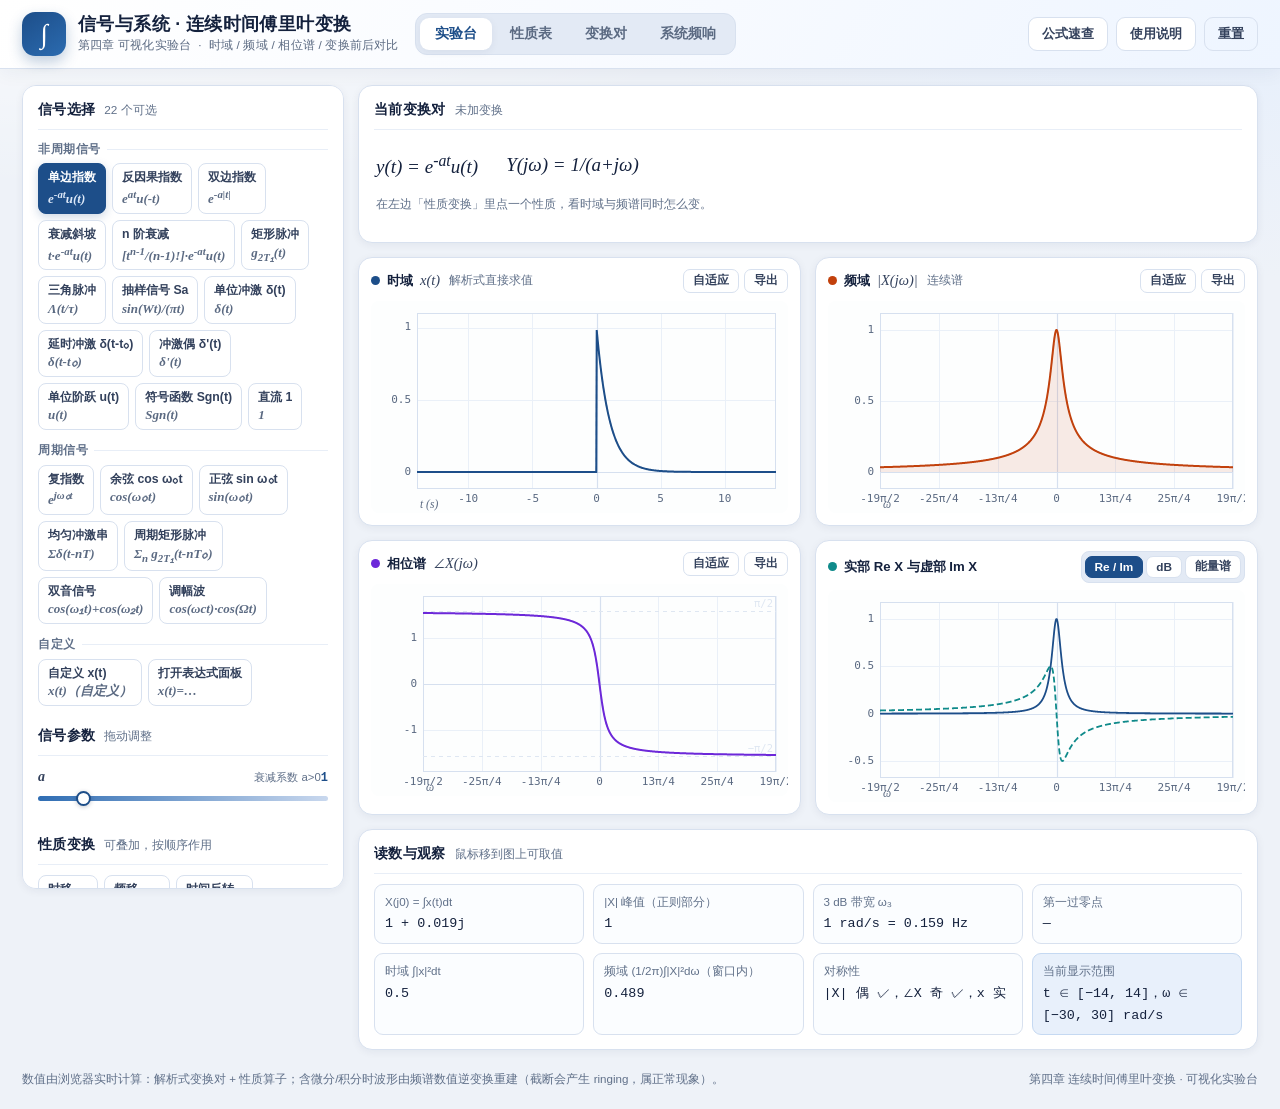
==== commit 436680bf: "部署：谱线强度统一为 2πa_k，性质复合改为按上下文替换自变量 周期矩形脉冲的脉冲位置与系数口径对齐教材，对偶性不再把截断的时域冲激 折进连续谱，学生在实验台里读到的箭头高度和公式说明现在一致。" ====
--- a/index.html
+++ b/index.html
@@ -1122,15 +1122,29 @@
      meta          {name, formulaT, formulaX, notes, flags}
   ------------------------------------------------------------------ */
   FT.makeLayer = function (xfn, Xfn, timp, wimp, meta) {
+    meta = meta || {};
+    wimp = wimp || function () { return []; };
+    var lineCache = null;
+    /* 该层是否已有频域谱线：有则说明频谱已被完整给出，无需再算第二遍 */
+    function hasLines() {
+      if (lineCache === null) {
+        try { lineCache = wimp(1e9).length > 0; } catch (e) { lineCache = false; }
+      }
+      return lineCache;
+    }
     return {
       xfn: xfn,
       Xfn: Xfn,
       timp: timp || [],
-      wimp: wimp || function () { return []; },
-      meta: meta || {},
-      /* 完整频谱（正则 + 时域冲激的贡献）。order>=1 表示冲激偶：δ'(t-t0) ⟷ jω e^{-jωt0} */
+      wimp: wimp,
+      meta: meta,
+      /* 完整频谱（正则 + 时域冲激的贡献）。order>=1 表示冲激偶：δ'(t-t0) ⟷ jω e^{-jωt0}
+         时域冲激串是截断的，直接求和得到的是 Dirichlet 核而非真实谱线，所以：
+         周期信号（有频域谱线）与 meta.specOnly（频谱另由复制公式给出，如理想抽样）
+         时，timp 只作时域绘图用，不再折叠进连续谱，免得同一份能量被算两遍。 */
       Xfull: function (w, out) {
         this.Xfn(w, out);
+        if (meta.specOnly || hasLines()) return out;
         var tp = this.timp || [];
         for (var i = 0; i < tp.length; i++) {
           var p = tp[i], ord = p.order || 0;
@@ -1855,7 +1869,7 @@
   SIG.periodicRect = {
     group: 'periodic', name: '周期矩形脉冲', order: 19, kind: 'power',
     formulaT: 'Σ_{n} g_{2T₁}(t-nT₀)',
-    formulaX: '(2π/T₀)Σ[sin(kω₀T₁)/(kπ)]·δ(ω-kω₀)',
+    formulaX: '2π Σ_{k=-∞}^{∞} [sin(kω₀T₁)/(kπ)] δ(ω-kω₀)',
     params: [
       { key: 'T0', label: 'T₀', min: 2, max: 12, step: 0.5, def: 6, desc: '周期 T₀' },
       { key: 'T1', label: 'T₁', min: 0.2, max: 4, step: 0.1, def: 1, desc: '脉冲半宽 T₁' }
@@ -1865,7 +1879,8 @@
       var T0 = p.T0, T1 = p.T1, w0 = TAU / T0;
       return {
         xfn: function (t, o) {
-          var tm = ((t % T0) + T0) % T0 - T0 / 2;
+          var tm = ((t % T0) + T0) % T0;          /* 脉冲居中于 nT₀，与 Σ g_{2T₁}(t-nT₀) 及实系数 a_k 一致 */
+          if (tm > T0 / 2) tm -= T0;
           o[0] = Math.abs(tm) < T1 ? 1 : 0;
           o[1] = 0;
         },
@@ -1874,7 +1889,7 @@
           var out = [], n = Math.ceil(20 / w0);
           for (var k = -n; k <= n; k++) {
             var ak = k === 0 ? 2 * T1 / T0 : Math.sin(k * w0 * T1) / (k * PI);
-            out.push({ w: k * w0, re: TAU * ak / T0, im: 0 });
+            out.push({ w: k * w0, re: TAU * ak, im: 0 });
           }
           return out;
         }
@@ -2246,8 +2261,8 @@
           }).filter(function (q) { return Math.abs(q.w) <= W; });
         },
         {
-          opName: '对偶性', opFormula: 'X(jt)  2πx(-ω)',
-          note: '对偶把「时域矩形 ⟷ 频域 Sa」和「时域 Sa ⟷ 频域矩形」看成同一件事的两面。带冲激谱线的信号对偶后变成时域冲激串。'
+          opName: '对偶性', opFormula: 'X(jt)  2πx(-ω)', specOnly: true,
+          note: '对偶把「时域矩形 ⟷ 频域 Sa」和「时域 Sa ⟷ 频域矩形」看成同一件事的两面。带冲激谱线的信号对偶后变成时域冲激串，箭头高度就是那根谱线的强度。'
         }
       );
     }
@@ -2324,7 +2339,7 @@
           }
           return cap(out);
         },
-        { opName: '理想抽样', opFormula: '(1/T)ΣX[j(ω-2πk/T)]', note: '抽样后频谱以 2π/T 周期复制、幅度乘 1/T。想无失真恢复，需要 2π/T 大于信号带宽的两倍 —— 这就是奈奎斯特。' }
+        { opName: '理想抽样', opFormula: '(1/T)ΣX[j(ω-2πk/T)]', specOnly: true, note: '抽样后频谱以 2π/T 周期复制、幅度乘 1/T。想无失真恢复，需要 2π/T 大于信号带宽的两倍 —— 这就是奈奎斯特。' }
       );
     }
   };
@@ -3066,14 +3081,64 @@
   var charts = {};
   var lastRender = null, lastBase = null;
 
-  /* ------------------------------------------------------------ 变量哨兵
-     \Tv = 运行时间变量 t，\Wv = 运行频率变量 ω；
-     参数（\omega_0、T_1…）保持原样，替换时只动哨兵，公式就能正确逐层复合。
+  /* ------------------------------------------------------------ 公式复合
+     逐层复合公式时只替换真正的自变量：紧跟下标的（ω₀、t₀…）是参数，
+     标识符里的字母（tri、gate、step）也不是变量，所以替换要按上下文判断。
+     sub 用于频率变量 ω，subT 用于时间变量 t。
   ---------------------------------------------------------------- */
-  function sub(tok, repl, latex) { return String(latex).split(tok).join(repl); }
+  var GUARD = '₀₁₂₃₄₅₆₇₈₉_' + String.fromCharCode(1);
+
+  /* 只替换裸变量：紧跟下标的（ω₀、t₀、T₀…）是参数而不是变量。
+     末尾补一个哨兵字符，好让正则能取到最后一个字符后面的「下一个字符」。 */
+  function sub(tok, repl, latex) {
+    var re = new RegExp(tok.replace(/[.*+?^${}()|[\]\\]/g, '\\$&') + '(.)', 'g');
+    var s = String(latex) + String.fromCharCode(1);
+    s = s.replace(re, function (m, after) { return GUARD.indexOf(after) >= 0 ? m : repl + after; });
+    return s.slice(0, -1);
+  }
+
+  var SUBSCRIPT = '₀₁₂₃₄₅₆₇₈₉';
+
+  /* 时间自变量的替换：
+     · 标识符里的 t（tri、gate、step）与带下标的参数 t₀ 都不动；
+     · 隐式相乘处补括号：ω₀t → ω₀(t-1.5)，-at → -a(t-1.5)；
+     · u(t) 这种「括号里只有一个 t」直接内联，不产生多余括号。
+     哨兵 \Tv 先归一化成 t，链式复合时每步都替换最内层那个真正的自变量。 */
+  function subT(expr, repl) {
+    var s = String(expr).split('\\Tv').join('t'), out = '';
+    for (var i = 0; i < s.length; i++) {
+      if (s.charAt(i) !== 't') { out += s.charAt(i); continue; }
+      var prev = i ? s.charAt(i - 1) : '', next = i + 1 < s.length ? s.charAt(i + 1) : '';
+      if (/[A-Za-z0-9]/.test(next) || SUBSCRIPT.indexOf(next) >= 0 || prev === 'd') { out += 't'; continue; }
+      if (prev === '(' && next === ')') { out += repl; continue; }
+      var coef = (/[A-Za-z0-9]/.test(prev) || SUBSCRIPT.indexOf(prev) >= 0) && prev !== '(';
+      var prec = next === '*' || next === '/' || next === '^';
+      out += (coef || prec) ? '(' + repl + ')' : repl;
+    }
+    return out;
+  }
+
+  /* x(t-t₀) 里的符号项：t₀ 为负时写成 +|t₀|，避免「t--2.5」 */
+  function shifted(replBase, v) {
+    var a = Math.abs(v);
+    return v >= 0 ? replBase + '-' + UI.trim(a) : replBase + '+' + UI.trim(a);
+  }
   function wrap(inner, tpl, vars) {
     Object.keys(vars).forEach(function (k) { tpl = tpl.split('{' + k + '}').join(vars[k]); });
     return tpl.replace(/\{IN\}/g, inner);
+  }
+
+  /* 指数因子写成数值形式（e^{-j1.5ω}），这样链式复合时不会跟信号自带的 t₀/ω₀ 撞名 */
+  function expFactor(v, sym) {
+    if (Math.abs(v) < 1e-12) return '';
+    var s = UI.trim(Math.abs(v));
+    return '·e^{' + (v > 0 ? '-' : '') + 'j' + (s === '1' ? '' : s) + sym + '}';
+  }
+
+  /* 频域平移写成数值形式：X[j(ω-ω₀)]，ω₀ 为负时化成 (ω+|ω₀|)，不会出现 (ω--3) */
+  function movedTerm(v) {
+    var s = UI.trim(Math.abs(v));
+    return v > 0 ? '(ω-' + s + ')' : v < 0 ? '(ω+' + s + ')' : 'ω';
   }
 
   /* --------------------------------------------------------- 构造基础层 */
@@ -3168,29 +3233,28 @@
     var P = FT.PROP;
     P.shift.compose = function (e, p) {
       return {
-        t: sub('\\Tv', '(\\Tv-' + UI.trim(p.t0) + ')', e.tExpr),
-        X: e.xExpr + '·e^{-jωt₀}'
+        t: subT(e.tExpr, shifted('t', p.t0)),
+        X: e.xExpr + expFactor(p.t0, 'ω')
       };
     };
     P.reverse.compose = function (e) {
-      return { t: sub('\\Tv', '-\\Tv', e.tExpr), X: sub('ω', '-ω', e.xExpr) };
+      return { t: subT(e.tExpr, '-t'), X: sub('ω', '(-ω)', e.xExpr) };
     };
     P.scale.compose = function (e, p) {
       var a = UI.trim(p.a);
       return {
-        t: sub('\\Tv', a + '\\Tv', e.tExpr),
-        X: '(1/' + Math.abs(p.a).toFixed(2) + ')[' + sub('ω', 'ω/' + a, e.xExpr) + ']'
+        t: subT(e.tExpr, a + 't'),
+        X: '(1/' + Math.abs(p.a).toFixed(2) + ')[' + sub('ω', '(ω/' + a + ')', e.xExpr) + ']'
       };
     };
     P.freqshift.compose = function (e, p) {
-      var w = UI.trim(p.w0);
       return {
-        t: e.tExpr + '·e^{jω₀t}',
-        X: sub('ω', '(ω-' + w + ')', e.xExpr)
+        t: e.tExpr + expFactor(-p.w0, 't'),
+        X: sub('ω', movedTerm(p.w0), e.xExpr)
       };
     };
     P.conj.compose = function (e) {
-      return { t: '[' + e.tExpr + ']*', X: '[' + sub('ω', '-ω', e.xExpr) + ']*' };
+      return { t: '[' + e.tExpr + ']*', X: '[' + sub('ω', '(-ω)', e.xExpr) + ']*' };
     };
     P.diff.compose = function (e) {
       return { t: 'd/dt[' + e.tExpr + ']', X: 'jω[' + e.xExpr + ']' };
@@ -3208,7 +3272,7 @@
       var w = UI.trim(p.w0);
       return {
         t: 'cos(' + w + 't)·[' + e.tExpr + ']',
-        X: '(1/2)[' + sub('ω', '(ω-' + w + ')', e.xExpr) + '+' + sub('ω', '(ω+' + w + ')', e.xExpr) + ']'
+        X: '(1/2)[' + sub('ω', movedTerm(p.w0), e.xExpr) + '+' + sub('ω', movedTerm(-p.w0), e.xExpr) + ']'
       };
     };
     P.sample.compose = function (e, p) {
@@ -3221,7 +3285,7 @@
     P.dual.compose = function (e) {
       return {
         t: sub('ω', 't', e.xExpr),
-        X: '2π[' + sub('t', '-ω', e.tExpr) + ']'
+        X: '2π[' + subT(e.tExpr, '-ω') + ']'
       };
     };
   }
@@ -3271,6 +3335,38 @@
     var out = [];
     var w = r.w, Xre = r.Xre, Xim = r.Xim;
     var i0 = Math.floor((w.length - 1) / 2);
+
+    /* 线谱信号：峰值/带宽/过零点/能量这些连续谱的量都没有意义，直接报谱线 */
+    if (r.wimp.length) {
+      var ws = r.wimp.map(function (q) { return q.w; }).sort(function (a, b) { return a - b; });
+      var gap = Infinity, dc = null, top = 0, topW = 0;
+      for (var m = 0; m < r.wimp.length; m++) {
+        var q = r.wimp[m], h = Math.hypot(q.re, q.im);
+        if (h > top || (Math.abs(h - top) < 1e-12 && Math.abs(q.w) < Math.abs(topW))) { top = h; topW = q.w; }
+        if (Math.abs(q.w) < 1e-9) dc = h;
+      }
+      for (var k = 1; k < ws.length; k++) {
+        var dv = ws[k] - ws[k - 1];
+        if (dv > 1e-9 && dv < gap) gap = dv;
+      }
+      out.push({ k: '谱线根数（窗口内）', v: String(ws.length) });
+      out.push({ k: '相邻谱线间隔', v: isFinite(gap) ? UI.trim(gap) + ' rad/s = ' + UI.trim(gap / TAU) + ' Hz' : '—（单根）' });
+      out.push({ k: '直流谱线 2πa₀', v: dc === null ? '无' : UI.trim(dc) });
+      out.push({ k: '最强谱线', v: UI.trim(top) + ' @ ω=' + UI.trim(topW) });
+      out.push({ k: '连续部分 |X| 峰值', v: UI.trim(d.maxMag) });
+      var pairs = 0, bad = 0;
+      r.wimp.forEach(function (p) {
+        if (p.w < -1e-9) return;
+        var m = null;
+        r.wimp.forEach(function (q) { if (Math.abs(q.w + p.w) < 1e-9) m = q; });
+        if (!m) return;
+        pairs++;
+        if (Math.abs(Math.hypot(m.re, m.im) - Math.hypot(p.re, p.im)) > 1e-6 * Math.max(1, Math.hypot(p.re, p.im))) bad++;
+      });
+      out.push({ k: '谱线对称性', v: pairs ? (bad ? bad + '/' + pairs + ' 对不等（非实信号）' : '|X| 偶 ✓（' + pairs + ' 对）') : '—（无成对谱线）' });
+      return out;
+    }
+
     var X0re = Xre[i0], X0im = Xim[i0];
     out.push({ k: 'X(j0) = ∫x(t)dt', v: UI.cplx(X0re, X0im) });
     out.push({ k: '|X| 峰值（正则部分）', v: UI.trim(d.maxMag) });
@@ -3298,8 +3394,10 @@
     /* 能量 / 功率 */
     var eT = trapz(r.t, sq(r.xre, r.xim));
     var eW = trapz(w, sq(Xre, Xim)) / TAU;
-    out.push({ k: '时域 ∫|x|²dt', v: UI.trim(eT) });
-    out.push({ k: '频域 (1/2π)∫|X|²dω', v: UI.trim(eW) });
+    /* 时域只剩冲激串时 ∫|x|²dt 发散（分布不属于 L²），报 0 是错的 */
+    var comb = r.timp.length > 0 && eT < 1e-12;
+    out.push({ k: '时域 ∫|x|²dt', v: comb ? '—（时域是冲激串，能量发散）' : UI.trim(eT) });
+    out.push({ k: '频域 (1/2π)∫|X|²dω（窗口内）', v: UI.trim(eW) });
 
     /* 对称性检查 */
     var sym = symmetry(r, d);
@@ -3384,14 +3482,12 @@
   function timeImpulses(r) {
     var o = Lab.state.opts;
     if (!o.impulses || !r.timp.length) return [];
-    var peak = maxAbs(r.xre) || 1;
-    var ref = Math.max(peak, maxAbsOfImp(r.timp));
     return r.timp.map(function (q) {
       var h = Math.hypot(q.re, q.im);
       return {
-        x: q.t, y: h * (ref > 0 ? 1 : 1),
+        x: q.t, y: h,
         color: q.order ? C.danger : C.x,
-        label: q.order ? 'δ′' : '1',
+        label: q.order ? 'δ′' : UI.trim(h),
         width: q.order ? 1.6 : 2
       };
     });
@@ -3465,10 +3561,17 @@
       eSeries.push({ x: wAx, y: d.en, color: C.y, width: 1.8, fill: 'rgba(15,122,77,.10)', label: '|X|²' });
     }
     document.getElementById('extraTitle').textContent = title;
+    /* 谱线的实部同样是 Re X：周期信号在这一格里剩下的就是这些箭头 */
+    var eImp = [];
+    if (o.extra === 'reim') {
+      eImp = r.wimp.filter(function (q) { return Math.abs(q.re) > 1e-12; }).map(function (q) {
+        return { x: o.hz ? q.w / TAU : q.w, y: q.re, color: C.x, width: 2, label: UI.trim(q.re) };
+      });
+    }
     charts.extra.setDomain(charts.mag.xmin, charts.mag.xmax);
     charts.extra.o.piTicks = o.piTicks && !o.hz;
     charts.extra.setSeries(eSeries);
-    charts.extra.setImpulses([]);
+    charts.extra.setImpulses(eImp);
     charts.extra.setHLine(o.extra === 'db' ? [{ y: -3, label: '−3 dB', color: '#f0c9a8' }] : []);
     charts.extra.draw();
   }
@@ -3826,10 +3929,15 @@
 
   var host;
 
+  function timeImp(r) {
+    return r.timp.filter(function (q) { return !q.order; })
+      .map(function (q) { return { x: q.t, y: Math.hypot(q.re, q.im), color: C.x }; });
+  }
+
   function miniSpec(r, kind) {
     var d = r.derived;
     if (kind === 'time') {
-      return { xmin: r.t[0], xmax: r.t[r.t.length - 1], series: [{ x: r.t, y: r.xre, color: C.x, width: 1.5 }] };
+      return { xmin: r.t[0], xmax: r.t[r.t.length - 1], series: [{ x: r.t, y: r.xre, color: C.x, width: 1.5 }], impulses: timeImp(r) };
     }
     if (kind === 'mag') {
       return {
@@ -3935,7 +4043,7 @@
           { x: sa.series[0].x, y: sa.series[0].y, color: C.ghost, width: 1.3, dash: [4, 3] },
           { x: sb.series[0].x, y: sb.series[0].y, color: sa.series[0].color, width: 1.6 }
         ],
-        impulses: (kind === 'mag') ? sb.impulses.concat(sa.impulses) : []
+        impulses: kind === 'mag' ? sb.impulses.concat(sa.impulses) : (kind === 'time' ? sb.impulses : [])
       };
       FT.miniDraw(cv, spec);
     }
@@ -3993,7 +4101,12 @@
   function sparkline(r, kind) {
     var d = r.derived;
     var spec = kind === 'time'
-      ? { xmin: r.t[0], xmax: r.t[r.t.length - 1], series: [{ x: r.t, y: r.xre, color: C.x, width: 1.5 }] }
+      ? {
+        xmin: r.t[0], xmax: r.t[r.t.length - 1],
+        series: [{ x: r.t, y: r.xre, color: C.x, width: 1.5 }],
+        impulses: r.timp.filter(function (q) { return !q.order; })
+          .map(function (q) { return { x: q.t, y: Math.hypot(q.re, q.im), color: C.x }; })
+      }
       : {
         xmin: r.w[0], xmax: r.w[r.w.length - 1],
         series: [{ x: r.w, y: d.mag, color: C.mag, width: 1.5 }],
@@ -4352,7 +4465,11 @@
       { x: d.w, y: d.Xmag, color: C.x2, width: 1.6, dash: [5, 4], label: '|X|' },
       { x: d.w, y: d.Ymag, color: C.y, width: 2, label: '|Y|' }
     ]);
-    charts.spec.setImpulses([]);
+    /* 周期输入的谱经系统后仍是谱线：逐根强度 = |2πa_k·H(jω_k)|；被滤掉的根不画 */
+    charts.spec.setImpulses(d.Yimp.map(function (q) {
+      var h = Math.hypot(q.re, q.im);
+      return { x: q.w, y: h, color: C.y, label: h > 1e-9 ? UI.trim(h) : '' };
+    }).filter(function (q) { return q.y > 1e-9; }));
     charts.spec.draw();
   }
 
@@ -4617,7 +4734,7 @@
       '<h4>2. 加性质</h4>',
       '<p>在「性质变换」里点一个性质（如「时移 t₀」「频移 ω₀」「微分」），信号就会按该性质变换。可叠加多个性质，按顺序作用 —— 公式卡片会显示合成后的变换对。</p>',
       '<h4>3. 看频谱</h4>',
-      '<p>四张图：时域波形、幅度谱 |X(jω)|、相位谱 ∠X(jω)、以及可切换的 实部/虚部 或 dB 或能量谱。鼠标移到图上可读数；双击图表可重置 y 范围。</p>',
+      '<p>四张图：时域、频域 |X(jω)|、相位谱 ∠X(jω)、以及可切换的 实部/虚部 或 dB 或能量谱。鼠标移到图上可读数；双击图表可重置 y 范围。</p>',
       '<h4>其它模块</h4>',
       '<ul>',
       '<li><b>性质表</b>：每张卡片给出性质公式、金句、以及一个「变换前 → 变换后」的实算缩略图。点「载入实验台」可放大细看。</li>',
@@ -4630,7 +4747,7 @@
       '<ul>',
       '<li>解析式信号走闭包通道，变换对严格精确。</li>',
       '<li>含「微分 / 积分」的链会触发数值逆变换重建波形，截断会引起 sinc 振铃 —— 这是正常现象，不是 bug。</li>',
-      '<li>周期信号的频谱是冲激串，工具用箭头画出来；幅度谱的 y 轴会自动包含箭头高度。</li>',
+      '<li>周期信号的频谱是冲激串：频域那一格只画箭头，箭头高度就是谱线强度 2πa_k，连续部分为 0。谱线之间相位无定义，所以相位谱那一格会是空的。</li>',
       '</ul>'
     ].join(''));
   });
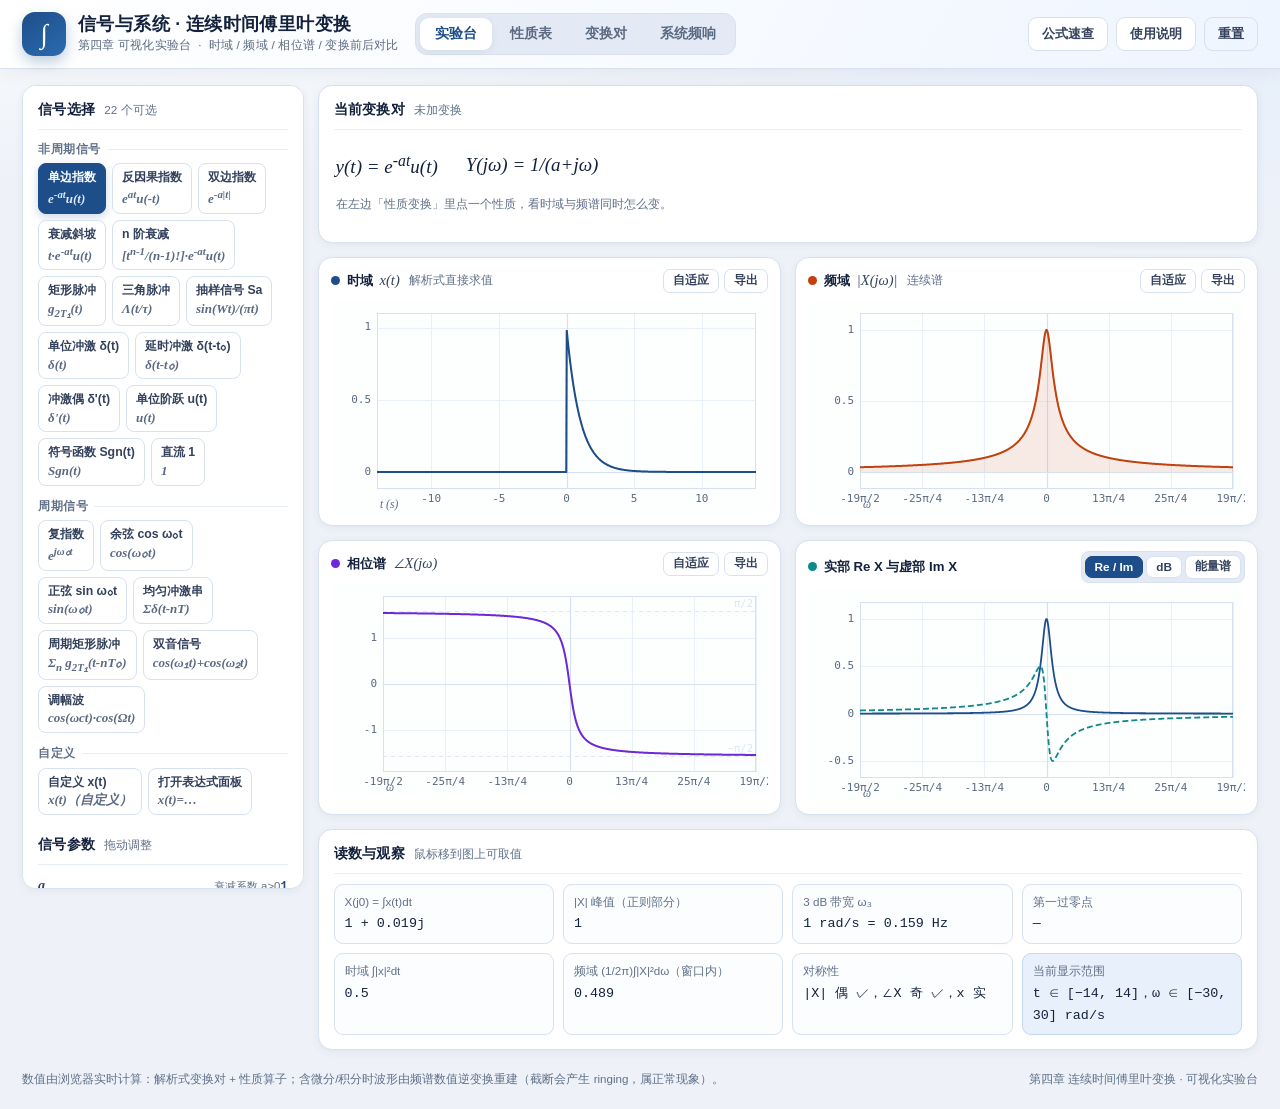
==== commit b31bb949: "部署：分栏断点下移到 860px，窄屏控制面板吸顶" ====
--- a/index.html
+++ b/index.html
@@ -147,13 +147,13 @@
 .panel-head.sub{margin-top:18px;}
 .panel-head h2{font-size:14px;font-weight:700;letter-spacing:.3px;}
 
-.lab-grid{display:grid;grid-template-columns:322px minmax(0,1fr);gap:14px;align-items:start;}
+.lab-grid{display:grid;grid-template-columns:clamp(252px,22vw,322px) minmax(0,1fr);gap:14px;align-items:start;}
 .ctrl-panel{position:sticky;top:78px;max-height:calc(100vh - 96px);overflow:auto;}
 .lab-main{display:flex;flex-direction:column;gap:14px;min-width:0;}
 
-.sys-grid{display:grid;grid-template-columns:322px minmax(0,1fr);gap:14px;align-items:start;}
+.sys-grid{display:grid;grid-template-columns:clamp(252px,22vw,322px) minmax(0,1fr);gap:14px;align-items:start;}
 .sys-main{display:flex;flex-direction:column;gap:14px;min-width:0;}
-.mod-grid{display:grid;grid-template-columns:322px minmax(0,1fr);gap:14px;align-items:start;}
+.mod-grid{display:grid;grid-template-columns:clamp(252px,22vw,322px) minmax(0,1fr);gap:14px;align-items:start;}
 .mod-main{display:flex;flex-direction:column;gap:14px;min-width:0;}
 .mod-charts-stack{display:flex;flex-direction:column;gap:14px;}
 .mod-charts-row{display:grid;grid-template-columns:repeat(auto-fit,minmax(320px,1fr));gap:14px;}
@@ -435,9 +435,13 @@
 .foot-right{white-space:nowrap;}
 
 /* ---------- 响应式 ---------- */
-@media (max-width:1180px){
+@media (max-width:1080px){
+  .lab-grid,.sys-grid,.mod-grid{gap:12px;}
+}
+@media (max-width:860px){
   .lab-grid,.sys-grid,.mod-grid{grid-template-columns:minmax(0,1fr);}
-  .ctrl-panel{position:static;max-height:none;overflow:visible;}
+  /* 堆叠时把控制面板钉在顶部，滚到波形也能边调边看 */
+  .ctrl-panel{position:sticky;top:64px;z-index:5;max-height:44vh;}
   .topic-body-grid{grid-template-columns:minmax(0,1fr);}
 }
 @media (max-width:820px){
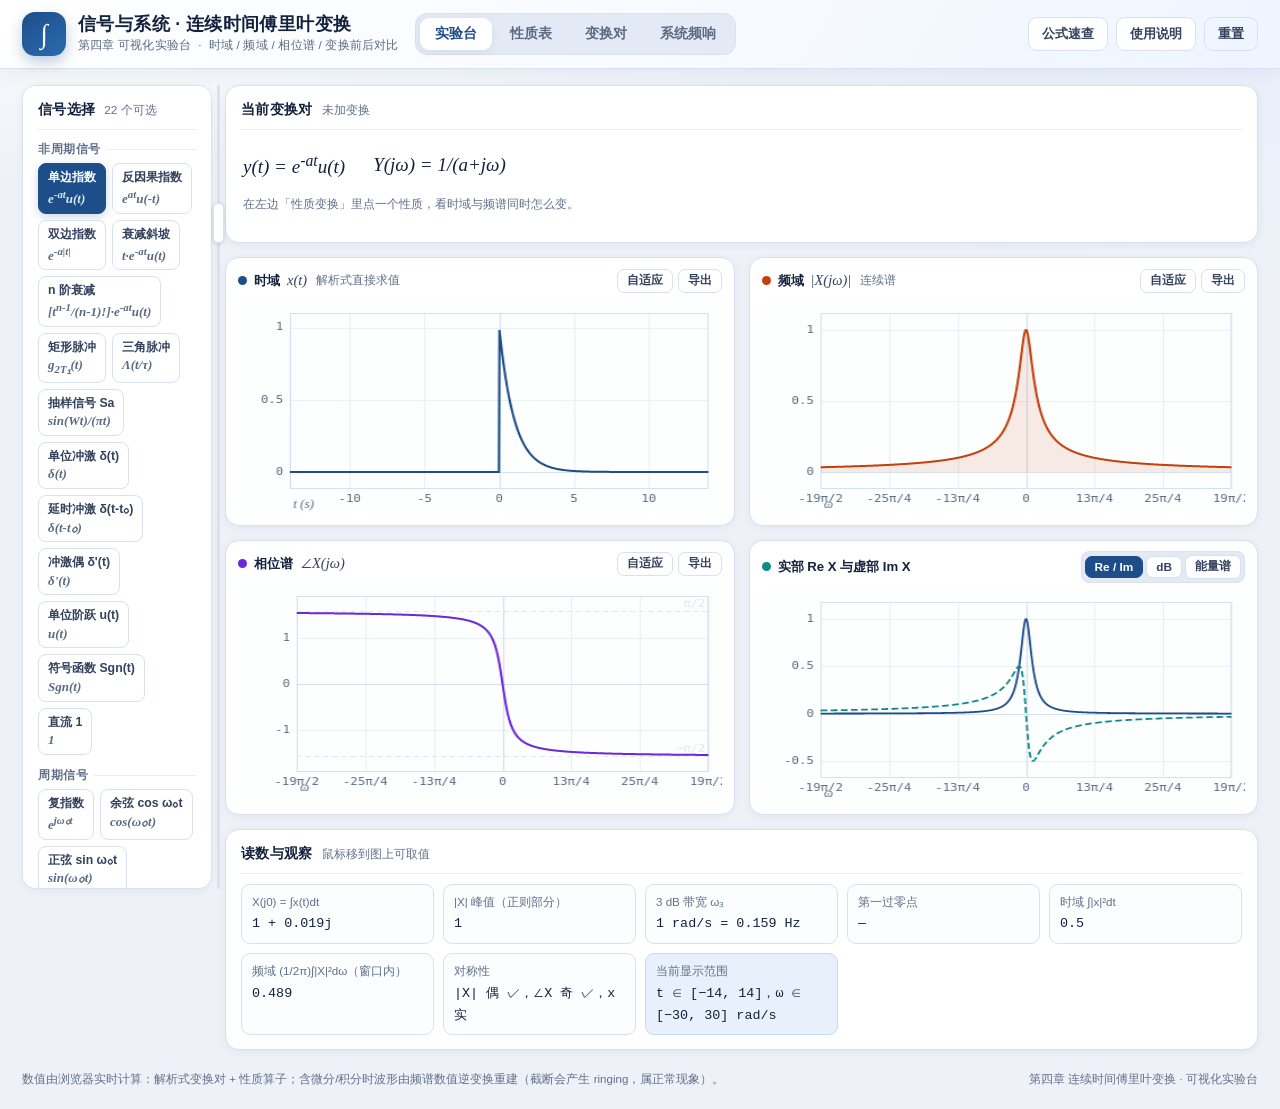
==== commit f5083816: "部署：始终左右分栏，中间拖拽条可调宽度并记忆" ====
--- a/index.html
+++ b/index.html
@@ -147,16 +147,35 @@
 .panel-head.sub{margin-top:18px;}
 .panel-head h2{font-size:14px;font-weight:700;letter-spacing:.3px;}
 
-.lab-grid{display:grid;grid-template-columns:clamp(252px,22vw,322px) minmax(0,1fr);gap:14px;align-items:start;}
+.lab-grid{display:grid;grid-template-columns:var(--side-w,300px) 13px minmax(0,1fr);gap:0;align-items:start;}
 .ctrl-panel{position:sticky;top:78px;max-height:calc(100vh - 96px);overflow:auto;}
 .lab-main{display:flex;flex-direction:column;gap:14px;min-width:0;}
 
-.sys-grid{display:grid;grid-template-columns:clamp(252px,22vw,322px) minmax(0,1fr);gap:14px;align-items:start;}
+.sys-grid{display:grid;grid-template-columns:var(--side-w,300px) 13px minmax(0,1fr);gap:0;align-items:start;}
 .sys-main{display:flex;flex-direction:column;gap:14px;min-width:0;}
-.mod-grid{display:grid;grid-template-columns:clamp(252px,22vw,322px) minmax(0,1fr);gap:14px;align-items:start;}
+.mod-grid{display:grid;grid-template-columns:var(--side-w,300px) 13px minmax(0,1fr);gap:0;align-items:start;}
 .mod-main{display:flex;flex-direction:column;gap:14px;min-width:0;}
 .mod-charts-stack{display:flex;flex-direction:column;gap:14px;}
-.mod-charts-row{display:grid;grid-template-columns:repeat(auto-fit,minmax(320px,1fr));gap:14px;}
+.mod-charts-row{display:grid;grid-template-columns:repeat(auto-fit,minmax(min(320px,100%),1fr));gap:14px;}
+
+/* 左右宽度调节条：任何屏宽都保持左右分栏，靠它自己拖 */
+.col-split{
+  align-self:stretch;position:sticky;top:78px;max-height:calc(100vh - 96px);
+  cursor:col-resize;touch-action:none;z-index:6;
+  display:flex;align-items:flex-start;justify-content:center;
+}
+.col-split::before{
+  content:"";width:3px;height:100%;border-radius:2px;background:var(--line);
+  transition:background .12s ease;
+}
+.col-split::after{
+  content:"";position:absolute;top:118px;width:9px;height:38px;border-radius:5px;
+  background:#fff;border:1px solid var(--line-2,var(--line));
+  box-shadow:0 1px 4px rgba(20,33,61,.16);
+}
+.col-split:hover::before,.col-split.on::before{background:var(--primary);}
+.col-split:focus-visible{outline:2px solid var(--primary-soft);outline-offset:2px;}
+.col-split.on::after{border-color:var(--primary);}
 
 /* ---------- 字段 / 滑块 ---------- */
 .field{margin-bottom:11px;}
@@ -269,7 +288,7 @@
 .mhat .hat{font-size:.72em;line-height:.5;}
 
 /* ---------- 图表 ---------- */
-.charts-grid{display:grid;grid-template-columns:repeat(auto-fit,minmax(360px,1fr));gap:14px;}
+.charts-grid{display:grid;grid-template-columns:repeat(auto-fit,minmax(min(360px,100%),1fr));gap:14px;}
 .charts-col{display:flex;flex-direction:column;gap:14px;}
 .chart-card{
   background:var(--panel);border:1px solid var(--line);border-radius:var(--radius);
@@ -295,11 +314,12 @@
   background:rgba(255,255,255,.94);border:1px solid var(--line);border-radius:7px;
   padding:3px 8px;font-family:var(--font-code);font-size:11.2px;color:var(--ink-2);
   box-shadow:var(--shadow-soft);white-space:nowrap;opacity:0;transition:opacity .12s;
+  max-width:calc(100% - 16px);overflow:hidden;text-overflow:ellipsis;
 }
 .chart-readout.on{opacity:1;}
 
 /* ---------- 读数表 ---------- */
-.insight-grid{display:grid;grid-template-columns:repeat(auto-fit,minmax(178px,1fr));gap:9px;}
+.insight-grid{display:grid;grid-template-columns:repeat(auto-fit,minmax(min(178px,100%),1fr));gap:9px;}
 .insight{
   border:1px solid var(--line);border-radius:9px;padding:8px 10px;background:#fbfdff;min-width:0;
 }
@@ -310,7 +330,7 @@
 .insight-note{font-size:12.4px;color:var(--ink-2);margin-top:10px;line-height:1.7;}
 
 /* ---------- 性质卡片 ---------- */
-.props-grid{display:grid;grid-template-columns:repeat(auto-fill,minmax(392px,1fr));gap:14px;}
+.props-grid{display:grid;grid-template-columns:repeat(auto-fill,minmax(min(392px,100%),1fr));gap:14px;}
 .prop-card{
   background:var(--panel);border:1px solid var(--line);border-radius:var(--radius);
   box-shadow:var(--shadow-soft);padding:13px 14px 12px;display:flex;flex-direction:column;gap:9px;
@@ -435,21 +455,17 @@
 .foot-right{white-space:nowrap;}
 
 /* ---------- 响应式 ---------- */
-@media (max-width:1080px){
-  .lab-grid,.sys-grid,.mod-grid{gap:12px;}
-}
+/* 左右分栏在任何屏宽都保持，不再退化成上下堆叠；窄屏靠 .col-split 自己拖 */
 @media (max-width:860px){
-  .lab-grid,.sys-grid,.mod-grid{grid-template-columns:minmax(0,1fr);}
-  /* 堆叠时把控制面板钉在顶部，滚到波形也能边调边看 */
-  .ctrl-panel{position:sticky;top:64px;z-index:5;max-height:44vh;}
   .topic-body-grid{grid-template-columns:minmax(0,1fr);}
 }
 @media (max-width:820px){
   .topbar{padding:10px 14px;}
-  .workspace{padding:12px 14px 4px;}
+  .workspace{padding:12px 10px 4px;}
   .mode-switch{order:3;width:100%;overflow:auto;}
   .canvas-box{height:190px;}
   .props-grid{grid-template-columns:minmax(0,1fr);}
+  .col-split::after{top:96px;}
 }
 
 @media (prefers-reduced-motion:reduce){
@@ -551,6 +567,9 @@
             <input type="range" id="rangeT" min="2" max="60" step="1" value="14">
           </div>
         </aside>
+
+        <div class="col-split" role="separator" aria-orientation="vertical" tabindex="0"
+             aria-label="拖动调节左右宽度，双击复位" title="拖动调节左右宽度 · 双击复位"></div>
 
         <div class="lab-main">
           <div class="panel formula-panel">
@@ -692,6 +711,8 @@
             <button class="btn" id="sysPreset2">课堂测试预设</button>
           </div>
         </aside>
+        <div class="col-split" role="separator" aria-orientation="vertical" tabindex="0"
+             aria-label="拖动调节左右宽度，双击复位" title="拖动调节左右宽度 · 双击复位"></div>
         <div class="sys-main">
           <div class="charts-grid">
             <div class="chart-card">
@@ -3001,6 +3022,74 @@
     } catch (e) { return null; }
   };
   UI.clearSave = function () { try { localStorage.removeItem(KEY); } catch (e) { } };
+
+  /* ------------------------------------------------- 左右分栏宽度拖拽 */
+  var SPLIT_KEY = 'ft-split-v1', SPLIT_DEF = 300, SPLIT_MIN = 190, curW = SPLIT_DEF;
+
+  function splitAvail() {
+    var g = document.querySelector('.lab-grid, .sys-grid, .mod-grid');
+    var left = g ? g.getBoundingClientRect().left : 0;
+    return Math.max(160, window.innerWidth - left - 13);
+  }
+  /* 手机这类超窄屏也要保持左右，所以下限按比例而不是死值；上限保证波形不被挤没 */
+  function splitMin() { return Math.round(Math.min(SPLIT_MIN, Math.max(140, splitAvail() * 0.34))); }
+  function splitMax() {
+    var a = splitAvail();
+    return Math.max(splitMin(), Math.min(760, a - Math.min(380, a * 0.55)));
+  }
+
+  function applySplit(w) {
+    curW = Math.round(Math.max(splitMin(), Math.min(splitMax(), w)));
+    document.documentElement.style.setProperty('--side-w', curW + 'px');
+    [].slice.call(document.querySelectorAll('.col-split')).forEach(function (e) {
+      e.setAttribute('aria-valuenow', curW);
+      e.setAttribute('aria-valuemin', splitMin());
+      e.setAttribute('aria-valuemax', Math.round(splitMax()));
+    });
+    return curW;
+  }
+
+  UI.initSplits = function () {
+    var v = NaN;
+    try { v = parseInt(localStorage.getItem(SPLIT_KEY), 10); } catch (e) { }
+    applySplit(isFinite(v) && v > 0 ? v : SPLIT_DEF);
+
+    [].slice.call(document.querySelectorAll('.col-split')).forEach(function (bar) {
+      var startX = 0, base = 0;
+      bar.addEventListener('pointerdown', function (e) {
+        e.preventDefault();
+        startX = e.clientX; base = curW;
+        bar.classList.add('on');
+        document.body.style.userSelect = 'none';
+        try { bar.setPointerCapture(e.pointerId); } catch (err) { }
+      });
+      bar.addEventListener('pointermove', function (e) {
+        if (bar.classList.contains('on')) applySplit(base + (e.clientX - startX));
+      });
+      function end(e) {
+        if (!bar.classList.contains('on')) return;
+        bar.classList.remove('on');
+        document.body.style.userSelect = '';
+        try { bar.releasePointerCapture(e.pointerId); } catch (err) { }
+        UI.saveSplit(curW);
+        window.dispatchEvent(new Event('resize'));
+      }
+      bar.addEventListener('pointerup', end);
+      bar.addEventListener('pointercancel', end);
+      bar.addEventListener('dblclick', function () { UI.saveSplit(applySplit(SPLIT_DEF)); });
+      bar.addEventListener('keydown', function (e) {
+        var step = e.shiftKey ? 64 : 24, hit = true;
+        if (e.key === 'ArrowLeft') applySplit(curW - step);
+        else if (e.key === 'ArrowRight') applySplit(curW + step);
+        else if (e.key === 'Home' || e.key === 'Enter') applySplit(SPLIT_DEF);
+        else hit = false;
+        if (hit) { e.preventDefault(); UI.saveSplit(curW); }
+      });
+    });
+
+    window.addEventListener('resize', function () { applySplit(curW); });
+  };
+  UI.saveSplit = function (w) { try { localStorage.setItem(SPLIT_KEY, String(w)); } catch (e) { } };
 
   /* --------------------------------------------------- 复数格式化 */
   UI.cplx = function (re, im, d) {
@@ -4745,6 +4834,8 @@
       '<li><b>变换对</b>：表 4.2 速查，带实时缩略图。点信号名即可在实验台打开。</li>',
       '<li><b>系统频响</b>：选一个输入信号 + 一个系统（理想低通、RC、自定义有理式……），看 |H|、φ_H、x(t)/y(t)、|X|/|Y|。两个预设分别是课件例 4.1.1 和课堂测试。</li>',
       '</ul>',
+      '<h4>左右排版</h4>',
+      '<p>页面始终是「左控制面板 · 右波形」两栏，不会因屏幕小或缩放变成上下结构。中间那条竖线可以左右拖动来分配宽度，<b>双击复位</b>；点住它后用 <code class="kbd">← →</code>（按住 Shift 步长 64px）也能调。宽度会记住，下次打开还是你习惯的比例。</p>',
       '<h4>自定义信号</h4>',
       '<p>点「自定义 x(t)」打开抽屉，输入表达式（如 <code class="kbd">exp(-3*t)*u(t)</code> 或 <code class="kbd">rect(t/2)</code>），工具会用数值积分算出它的频谱。支持 <code class="kbd">sin cos exp abs sqrt sign u step rect gate sa sinc tri</code> 等函数和参数 <code class="kbd">a b c w0 T</code>。</p>',
       '<h4>数值说明</h4>',
@@ -4866,6 +4957,7 @@
 
   /* -------------------------------------------------------- 启动 */
   window.addEventListener('DOMContentLoaded', function () {
+    UI.initSplits();
     FT.Lab.init();
   });
 
